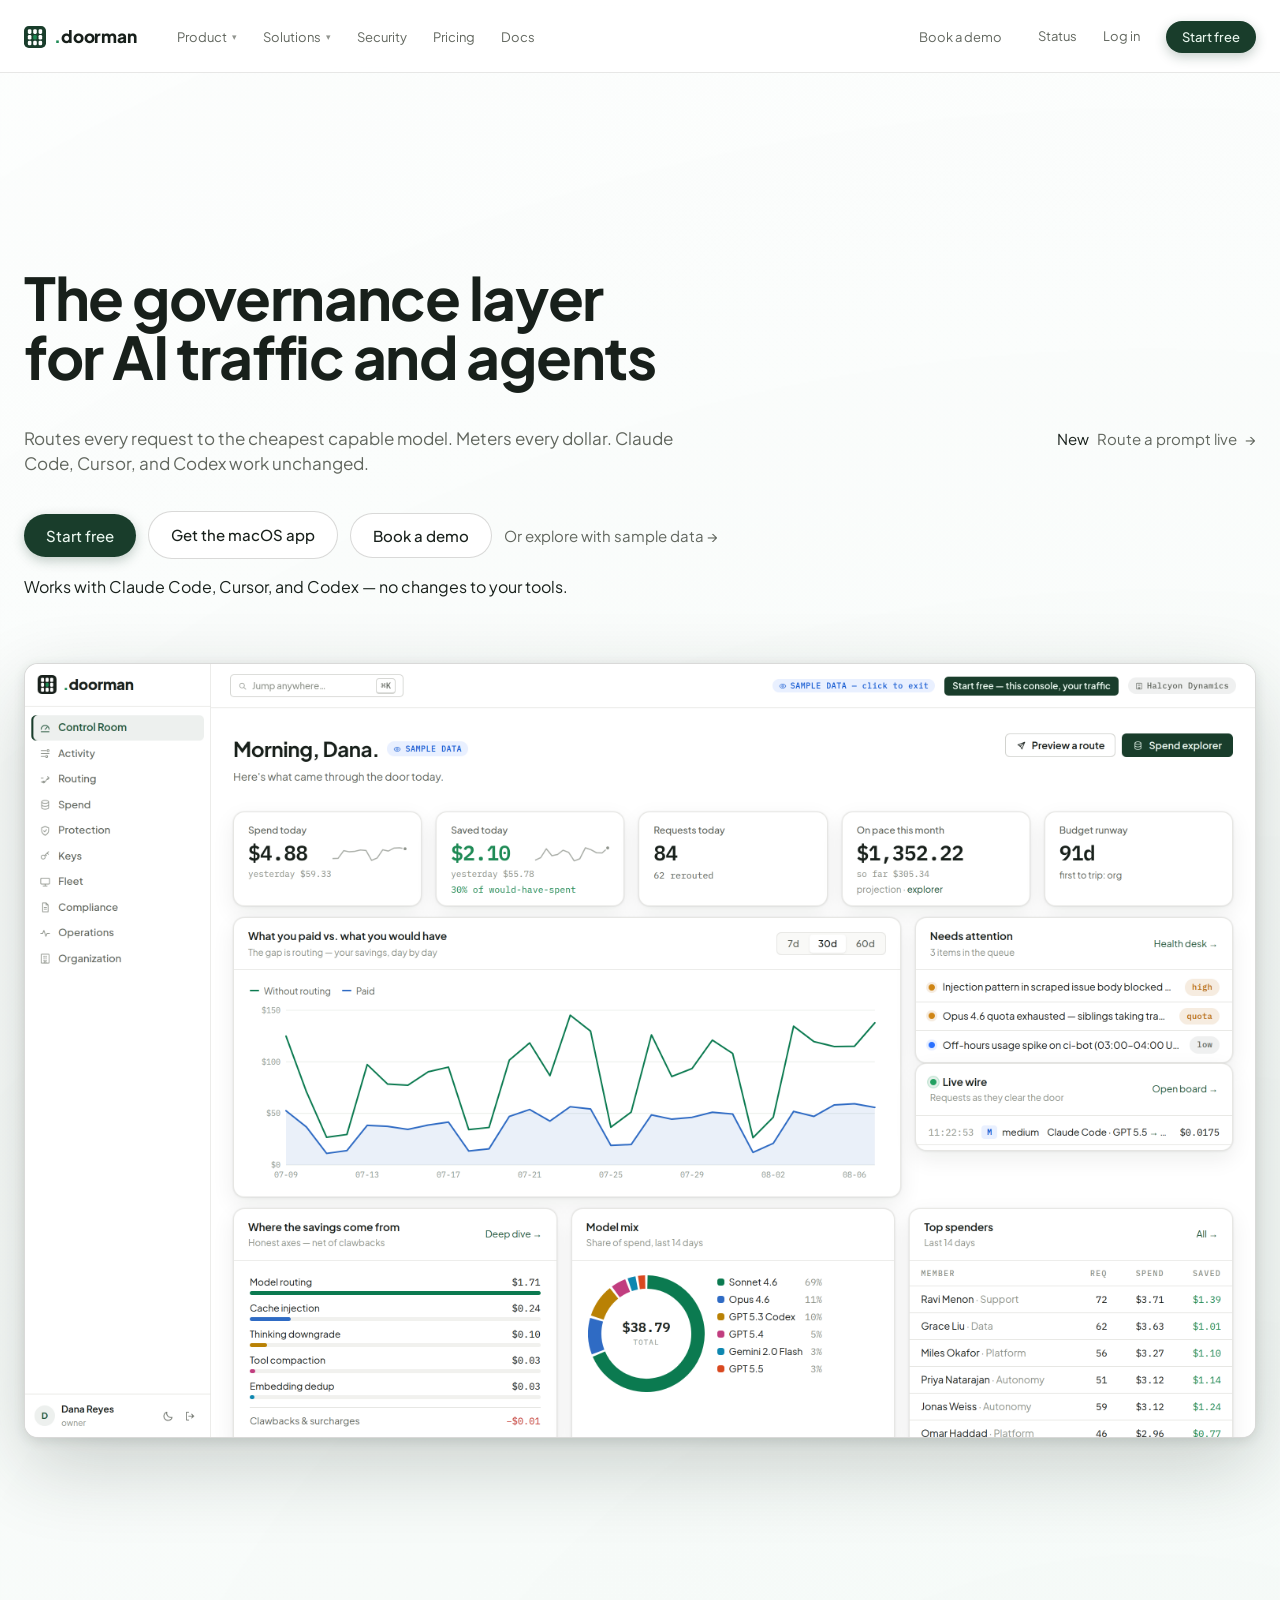
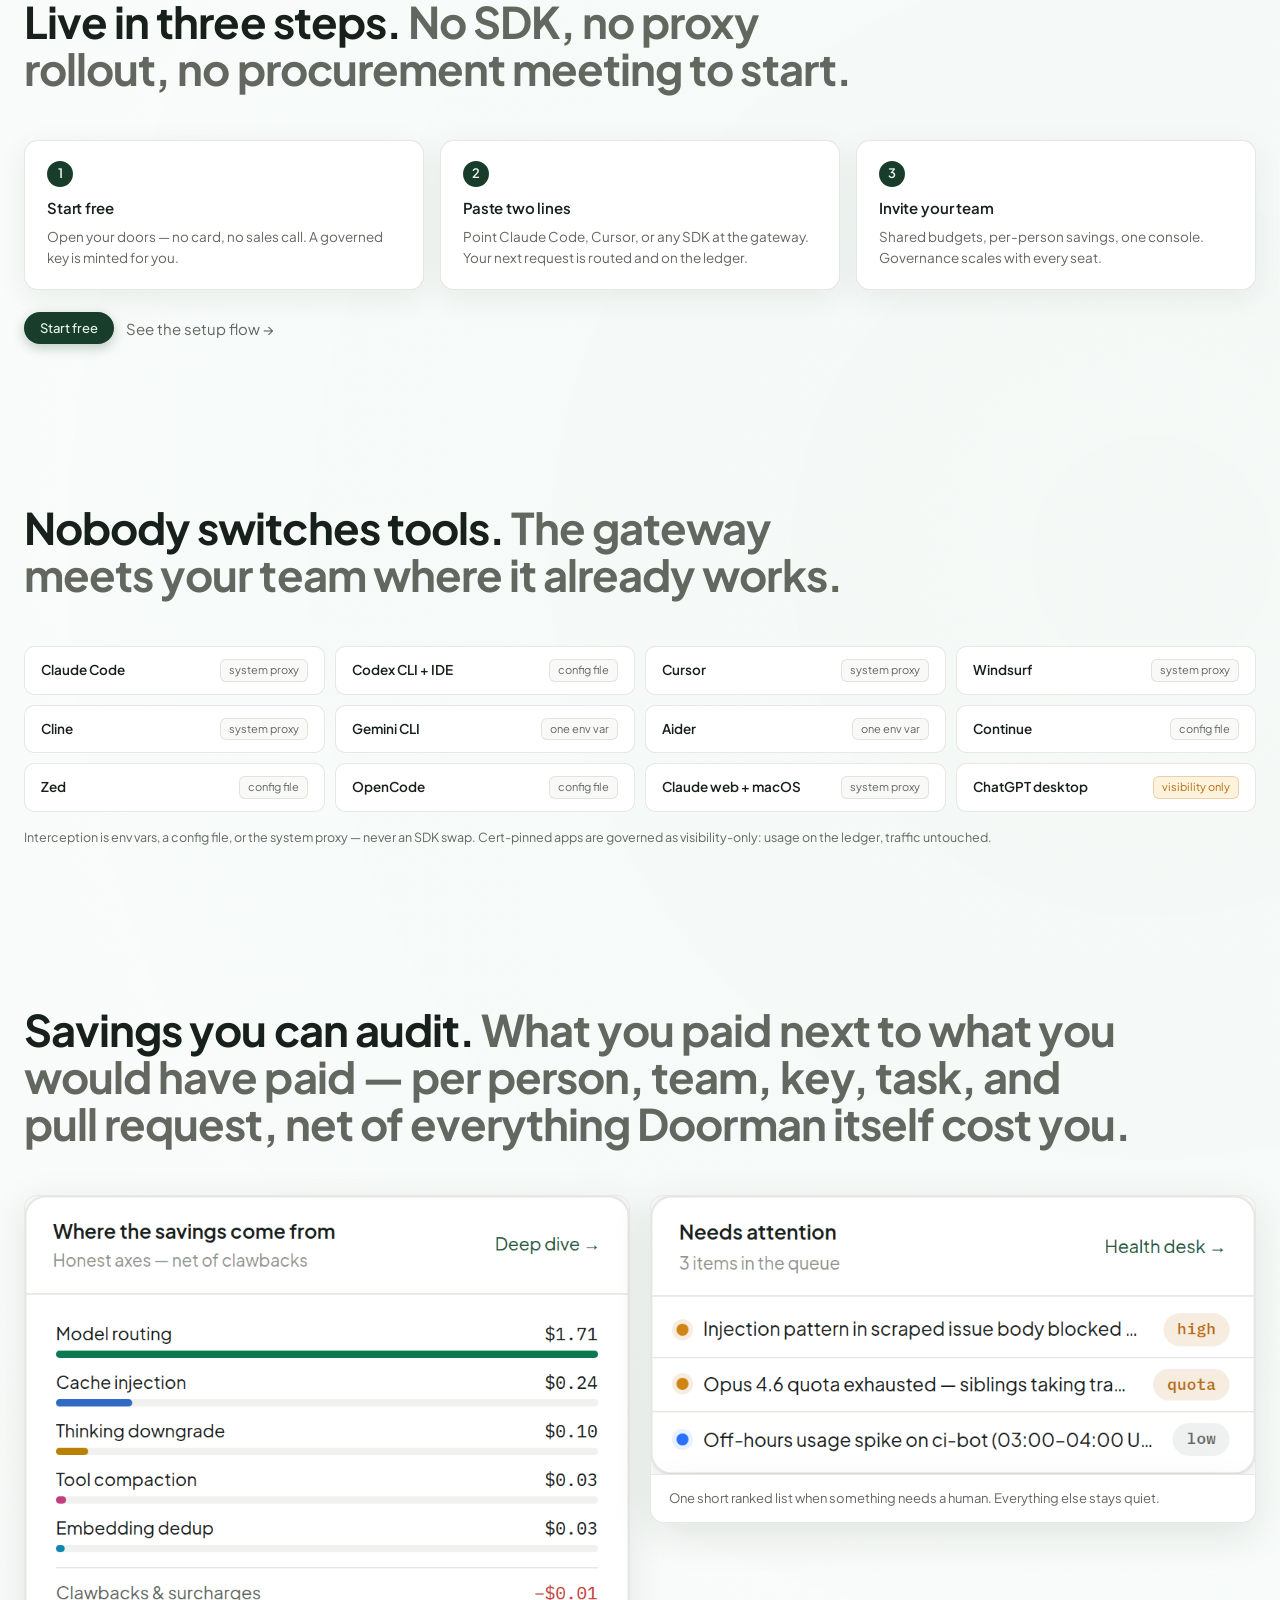
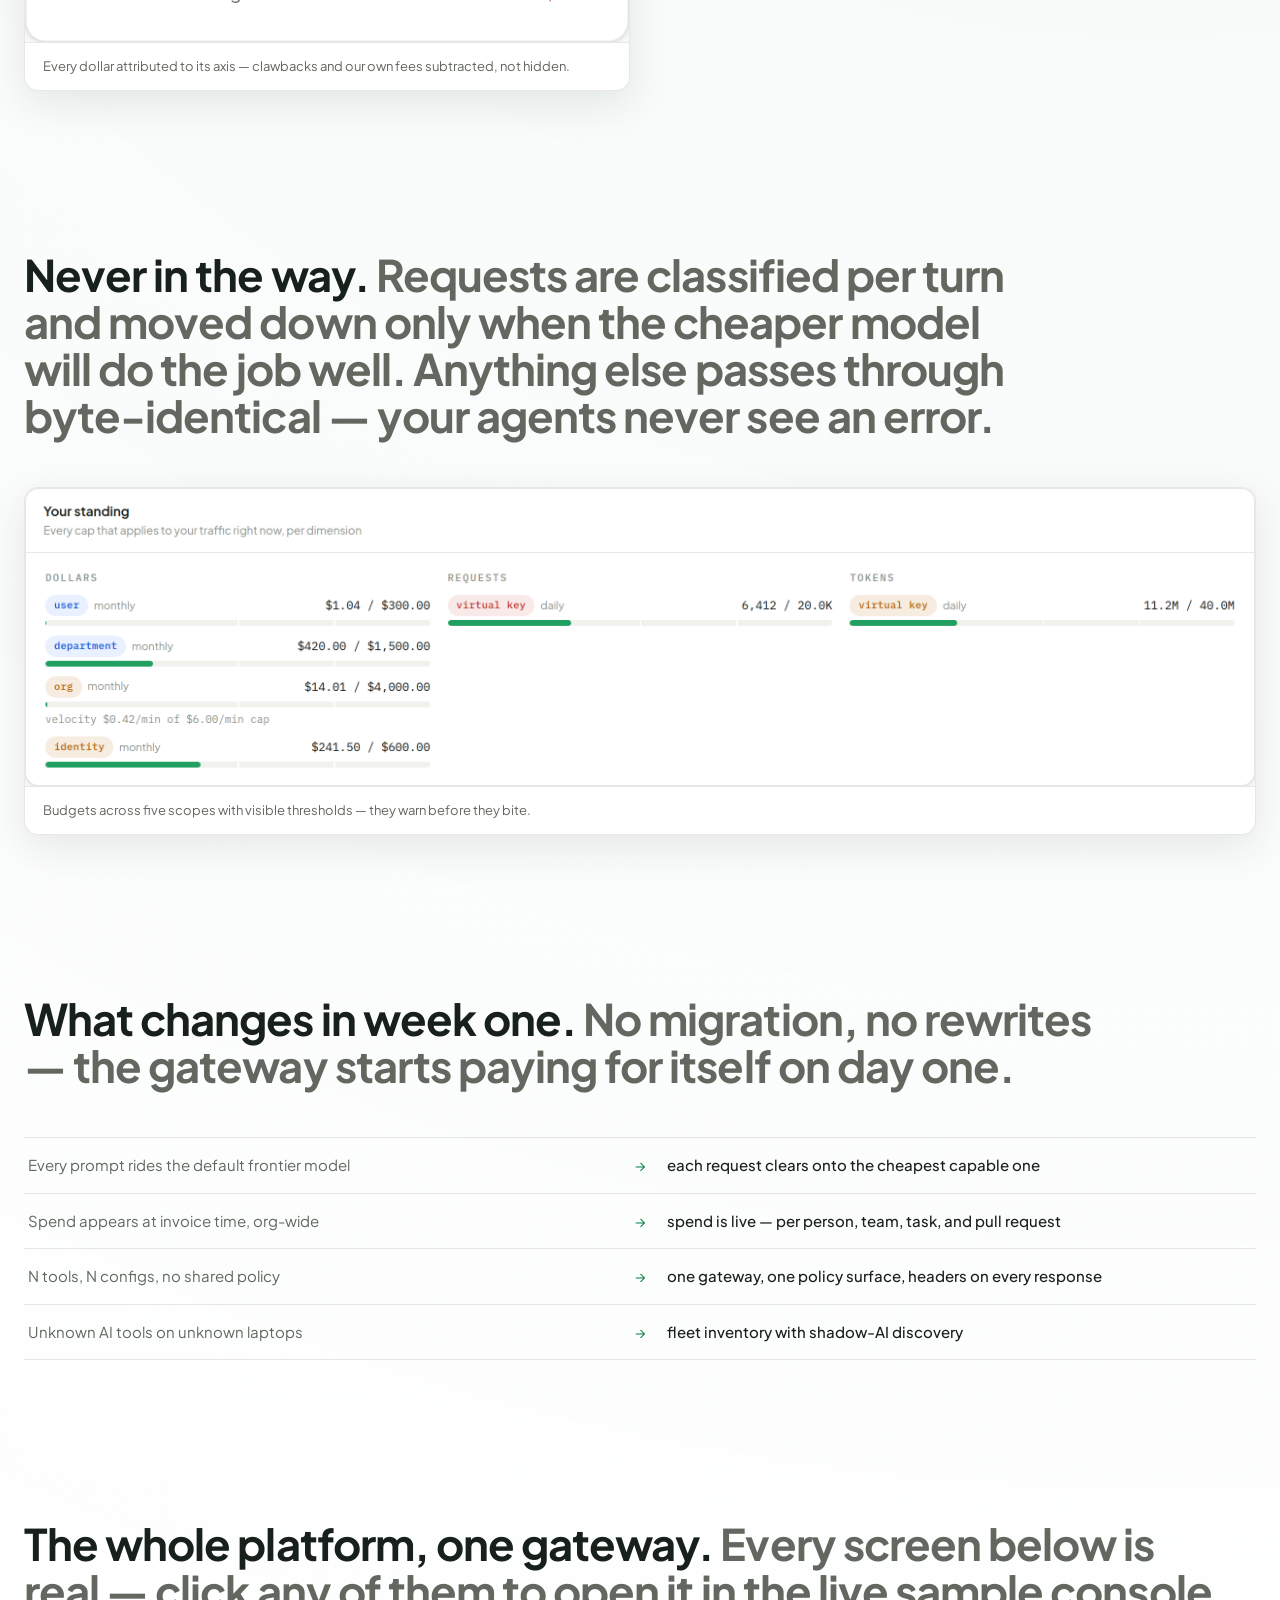
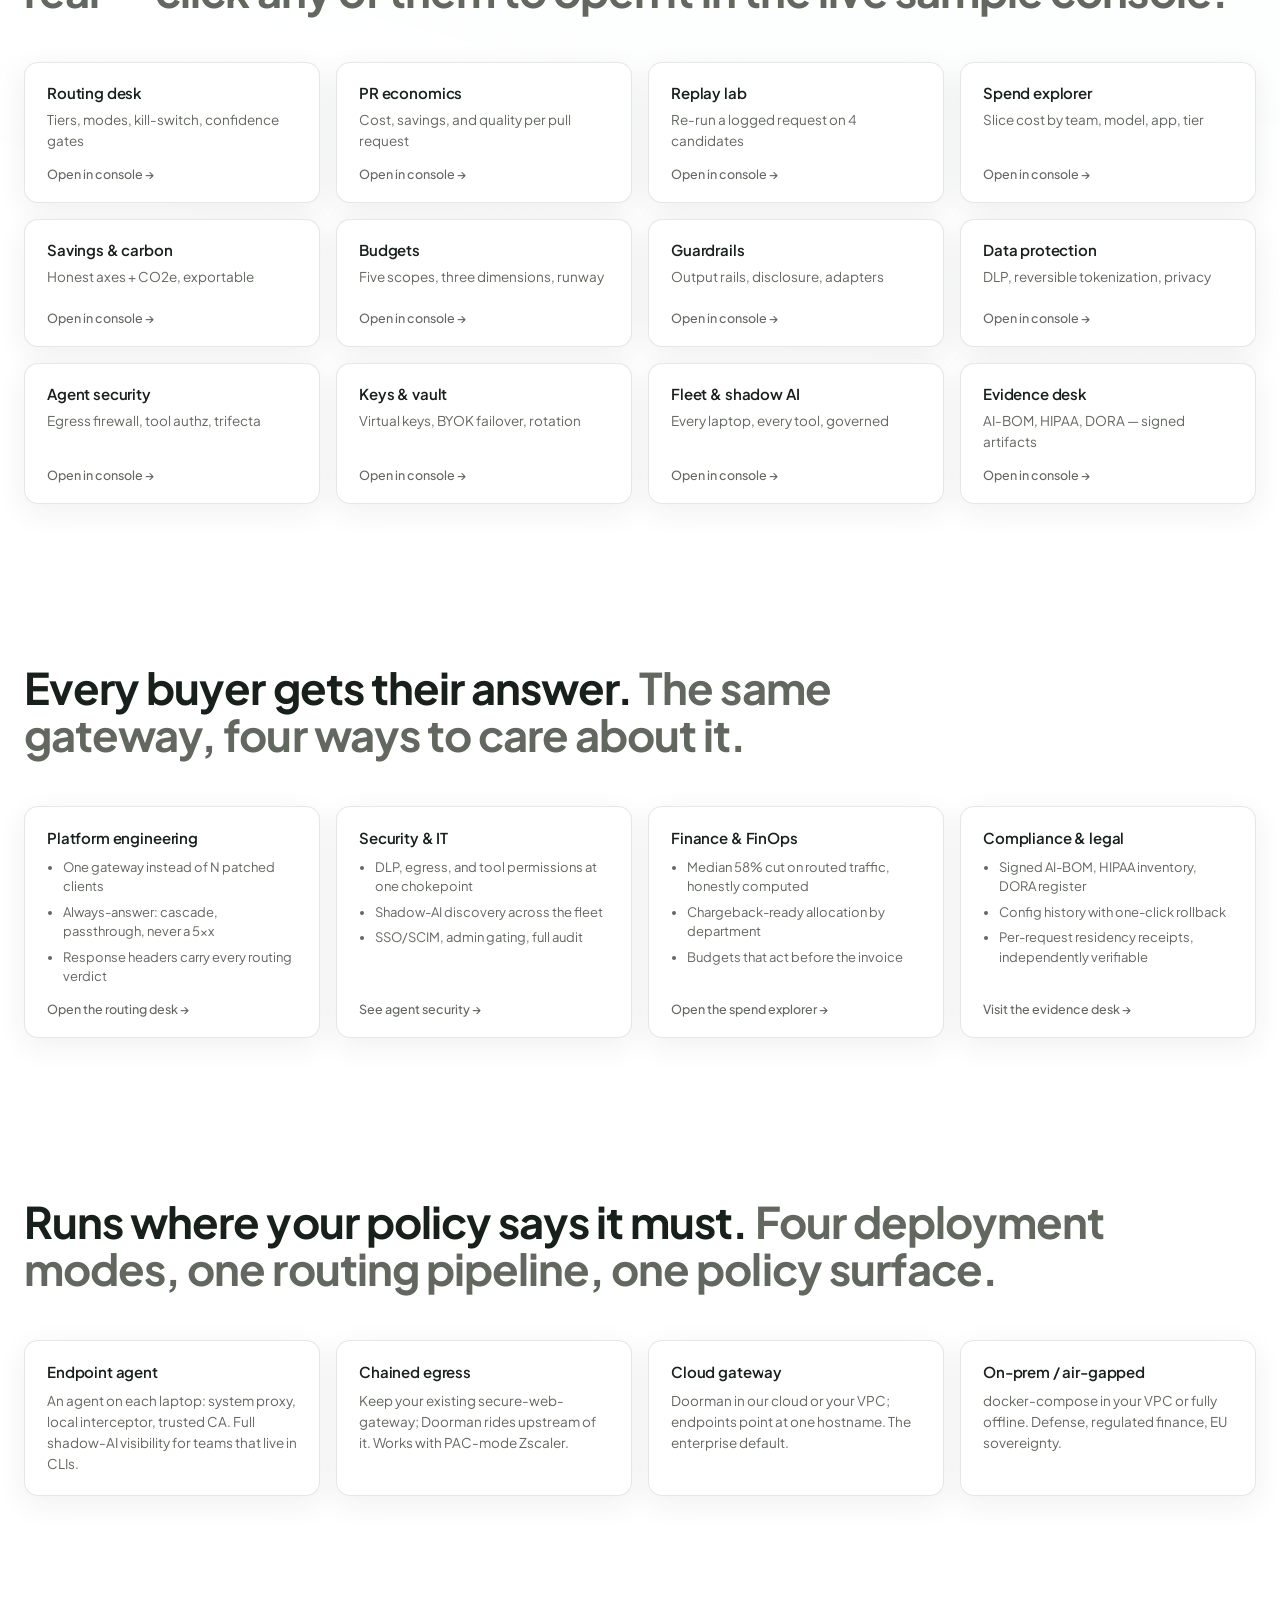
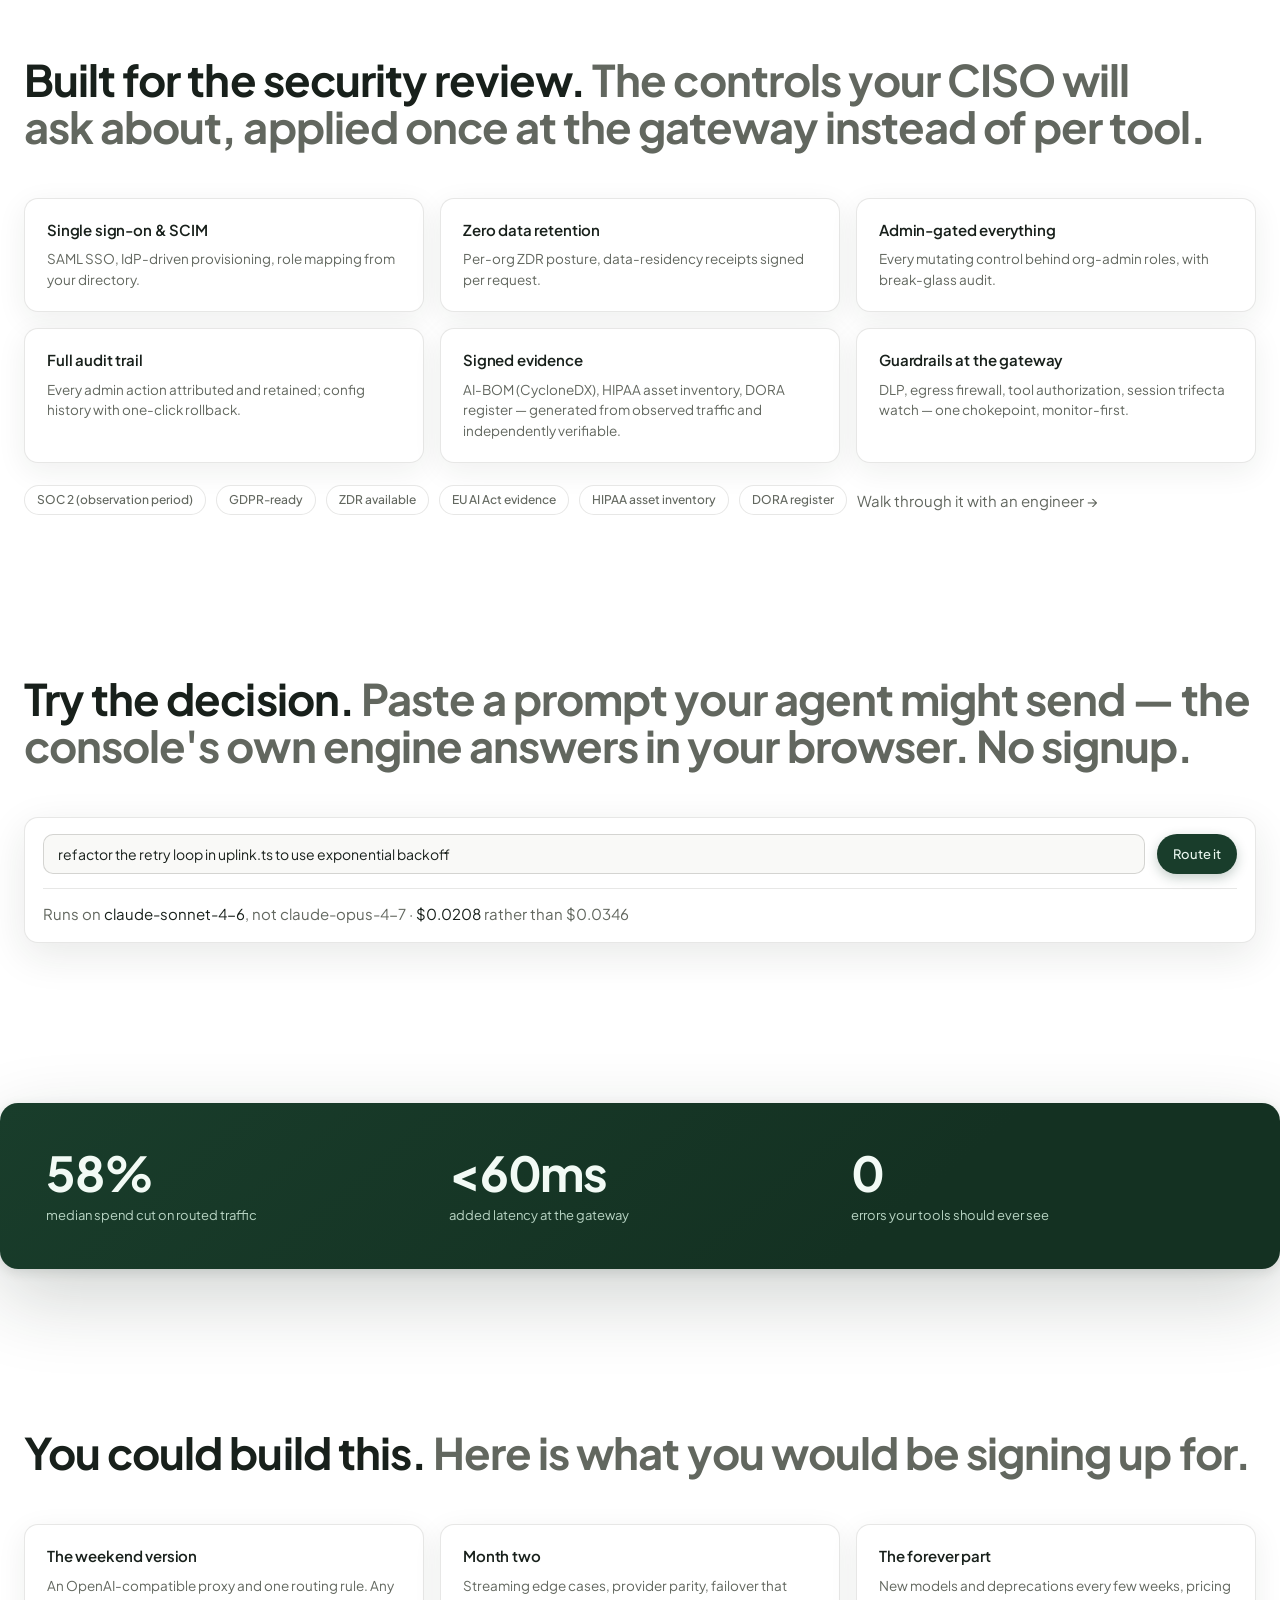
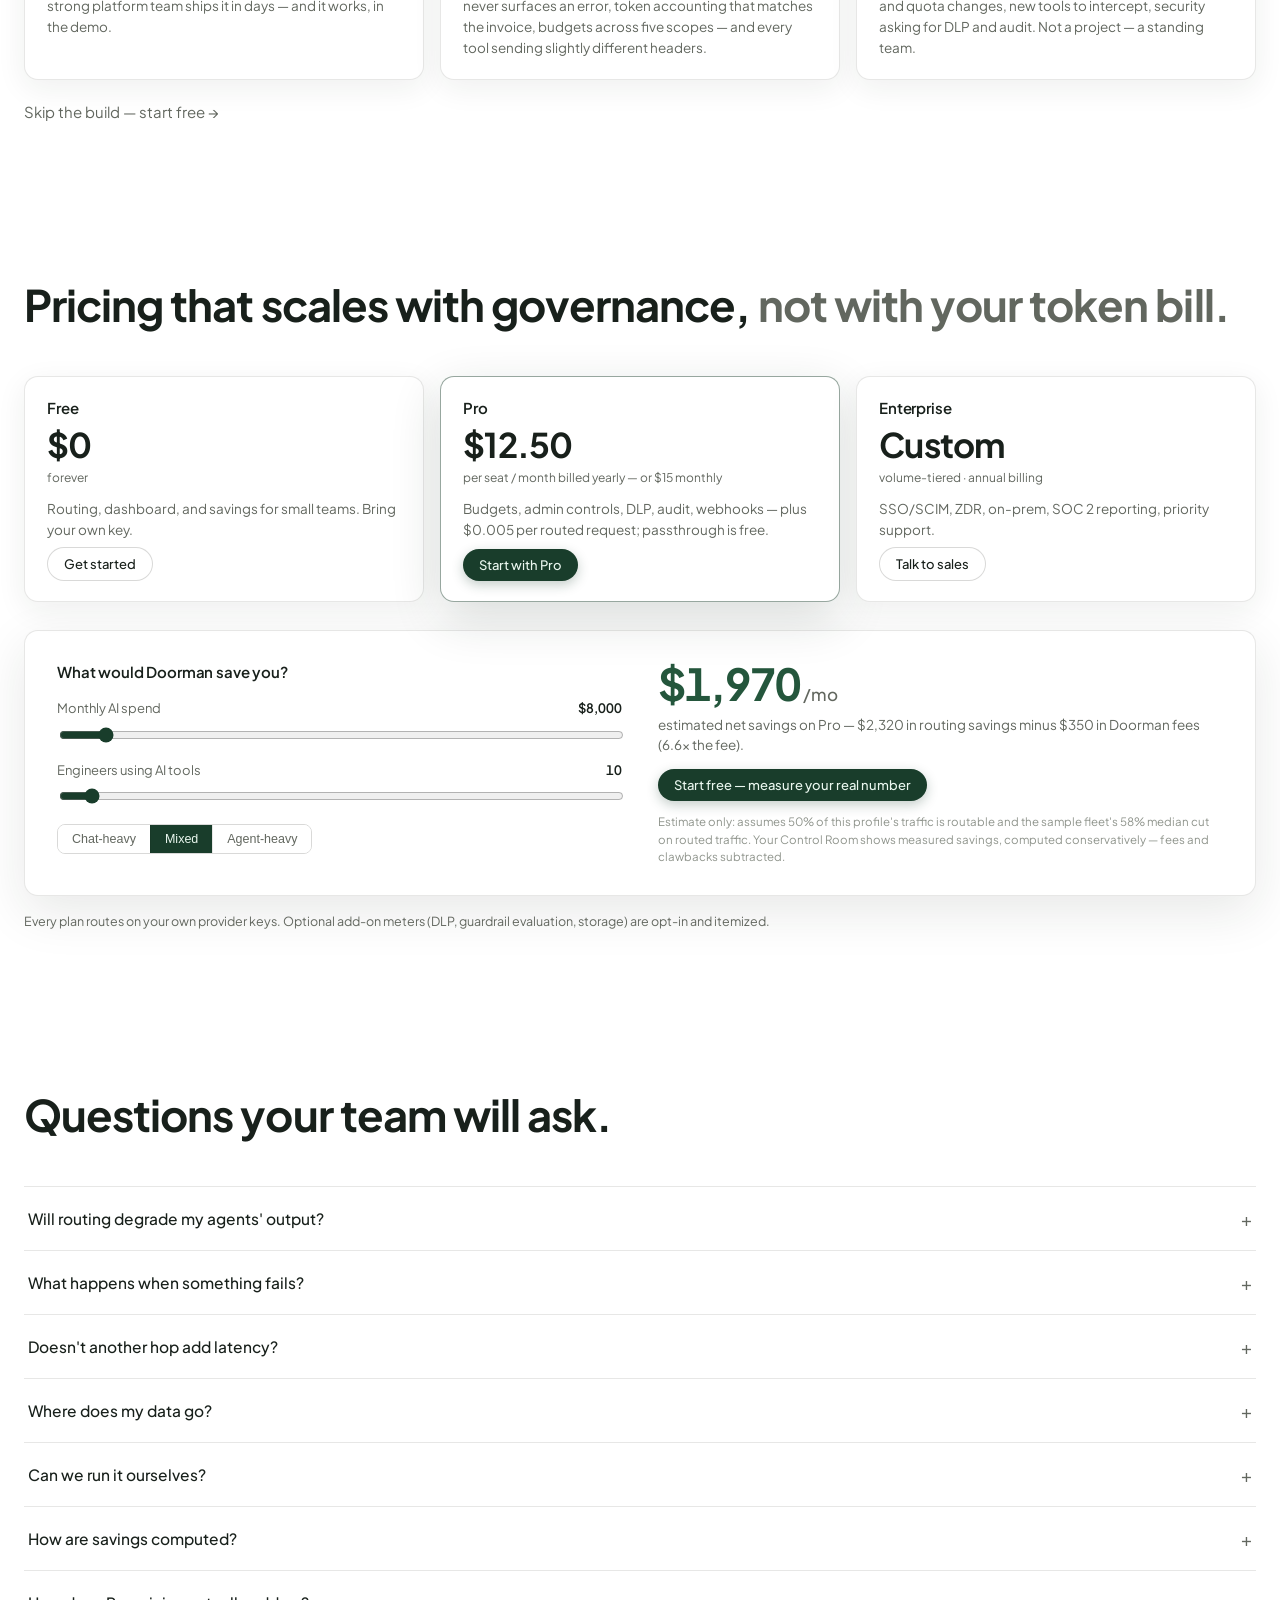
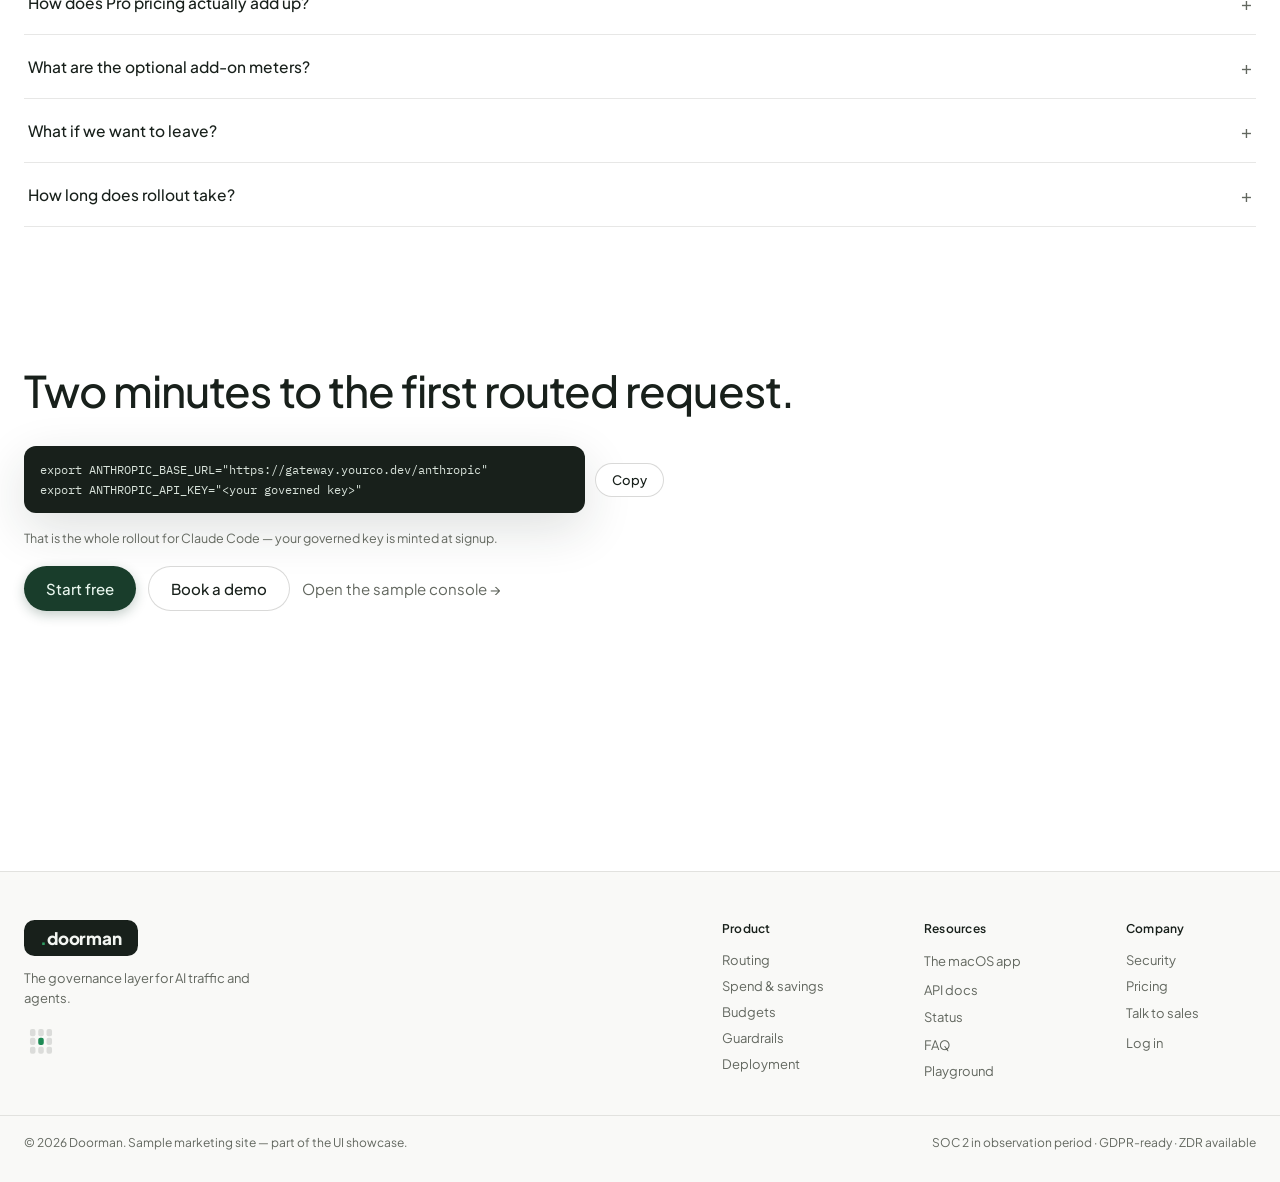
==== index.html @ 049b97c1 "type: Plus Jakarta Sans (ea70011d8)" ====
<!doctype html>
<html lang="en">
  <head>
    <meta charset="UTF-8" />
    <meta name="viewport" content="width=device-width, initial-scale=1.0" />
    <title>Doorman — AI traffic, governed</title>
    <meta name="description" content="Doorman is the control room for enterprise AI traffic: routing, spend, budgets, guardrails, keys, and fleet governance in one console." />
    <!-- Favicon = Nine Doors, door-proportioned (final pick 2026-08-07; matches src/brand.tsx Glyph) -->
    <link rel="icon" href="data:image/svg+xml,%3Csvg xmlns='http://www.w3.org/2000/svg' viewBox='0 0 32 32'%3E%3Crect width='32' height='32' rx='7' fill='%2318201b'/%3E%3Crect x='5.6' y='4.7' width='5.2' height='6.8' rx='1.9' fill='%23f8f8f4'/%3E%3Crect x='13.4' y='4.7' width='5.2' height='6.8' rx='1.9' fill='%23f8f8f4'/%3E%3Crect x='21.2' y='4.7' width='5.2' height='6.8' rx='1.9' fill='%23f8f8f4'/%3E%3Crect x='5.6' y='13' width='5.2' height='6.8' rx='1.9' fill='%23f8f8f4'/%3E%3Crect x='13.4' y='13' width='5.2' height='6.8' rx='1.9' fill='%231e8a55'/%3E%3Crect x='21.2' y='13' width='5.2' height='6.8' rx='1.9' fill='%23f8f8f4'/%3E%3Crect x='5.6' y='21.3' width='5.2' height='6.8' rx='1.9' fill='%23f8f8f4'/%3E%3Crect x='13.4' y='21.3' width='5.2' height='6.8' rx='1.9' fill='%23f8f8f4'/%3E%3Crect x='21.2' y='21.3' width='5.2' height='6.8' rx='1.9' fill='%23f8f8f4'/%3E%3C/svg%3E" />
    <!-- Share cards: the demo exists to be passed around — give the link a face -->
    <meta property="og:type" content="website" />
    <meta property="og:title" content="Doorman — AI traffic, governed" />
    <meta property="og:description" content="Routes every request to the cheapest capable model, meters every dollar, and governs agents — Claude Code, Cursor, and Codex work unchanged. Explore the live sample console." />
    <meta property="og:url" content="https://tiago520.github.io/doorman-showcase/" />
    <meta property="og:image" content="https://tiago520.github.io/doorman-showcase/shots/control-room-day.png" />
    <meta property="og:image:alt" content="The Doorman Control Room: spend, savings, routing, and attention queue on one screen" />
    <meta name="twitter:card" content="summary_large_image" />
    <meta name="twitter:title" content="Doorman — AI traffic, governed" />
    <meta name="twitter:description" content="The governance layer for AI traffic and agents. Two lines to route your first request." />
    <meta name="twitter:image" content="https://tiago520.github.io/doorman-showcase/shots/control-room-day.png" />
    <link rel="preconnect" href="https://fonts.googleapis.com" />
    <link rel="preconnect" href="https://fonts.gstatic.com" crossorigin />
    <!-- Plus Jakarta Sans: the measured OpenRouter UI face (user reference);
         IBM Plex Mono stays the code face. -->
    <link
      href="https://fonts.googleapis.com/css2?family=Plus+Jakarta+Sans:wght@400;500;600;700;800&family=IBM+Plex+Mono:ital,wght@0,400;0,450;0,500;0,600;1,400&display=swap"
      rel="stylesheet"
    />
    <script type="module" crossorigin src="./assets/index-CCwX3yRZ.js"></script>
    <link rel="stylesheet" crossorigin href="./assets/index-CEr7aOwy.css">
  </head>
  <body>
    <div id="root"></div>
  </body>
</html>
---- assets/index-CEr7aOwy.css ----
:root{--bg:#fff;--surface:#fff;--surface-2:#f9f9f7;--surface-3:#f1f1ee;--ink:#18201b;--ink-2:#62675f;--ink-3:#8f948c;--line:#e6e6e3;--line-2:#d2d3cf;--shadow:0 0 0 1px #14181408, 0 1px 3px #1418140f, 0 10px 28px #14181412;--shadow-lg:0 4px 12px #14181417, 0 16px 48px #14181424;--brand:#193d2b;--brand-ink:#24563c;--brand-hover:#24563c;--brand-soft:#193d2b14;--brand-ring:#193d2b59;--on-brand:#eaf7ef;--ok:#1e8a55;--ok-mark:#22a061;--ok-soft:#1e8a551f;--warn:#b66a10;--warn-mark:#cf8514;--warn-soft:#b66a1021;--danger:#c43c35;--danger-mark:#d2493f;--danger-soft:#c43c351c;--info:#175cd3;--info-mark:#2970ff;--info-soft:#2970ff1a;--neutral-soft:#4f5a5417;--s1:#0b7a50;--s2:#2f6bc4;--s3:#b98104;--s4:#c13d7f;--s5:#0e87b0;--s6:#d9481f;--s7:#7053d6;--s8:#6b7f1f;--seq-1:#5eb98e;--seq-2:#3aa578;--seq-3:#1c9063;--seq-4:#0b7a50;--seq-5:#086044;--seq-6:#064a35;--seq-7:#053827;--grid:#ecefeb;--axis:#d3d9d2;--tick:#909a93;--font-display:"Plus Jakarta Sans", -apple-system, BlinkMacSystemFont, system-ui, sans-serif;--font-body:"Plus Jakarta Sans", -apple-system, BlinkMacSystemFont, "Segoe UI", sans-serif;--font-mono:"IBM Plex Mono", ui-monospace, "SF Mono", Menlo, monospace;--r-sm:6px;--r-md:10px;--r-lg:14px;--sidebar-w:236px;--topbar-h:56px;--ease:cubic-bezier(.2, .7, .3, 1);--lightningcss-light:initial;--lightningcss-dark: ;color-scheme:light}[data-theme=night]{--bg:#0d1210;--surface:#161d19;--surface-2:#1a221d;--surface-3:#232d27;--ink:#e7ede9;--ink-2:#a6b3ab;--ink-3:#6e7d74;--line:#242d27;--line-2:#333f38;--shadow:0 0 0 1px #00000040, 0 1px 2px #0006, 0 4px 16px #00000059;--shadow-lg:0 4px 12px #00000080, 0 16px 48px #0000008c;--brand:#28a874;--brand-ink:#5ecb9d;--brand-hover:#31b57f;--brand-soft:#28a87424;--brand-ring:#28a87473;--on-brand:#05231a;--ok:#4cc48b;--ok-mark:#2fae72;--ok-soft:#2fae7229;--warn:#e0a63a;--warn-mark:#cf8d13;--warn-soft:#cf8d1326;--danger:#f07b6e;--danger-mark:#e05a4b;--danger-soft:#e05a4b26;--info:#7ba2f5;--info-mark:#5b86ef;--info-soft:#5b86ef26;--neutral-soft:#a6b3ab1f;--s1:#28a874;--s2:#5b8ce8;--s3:#b3830d;--s4:#d75f9e;--s5:#2b95c9;--s6:#e8663c;--s7:#8f7ae8;--s8:#8a9b35;--seq-1:#1e5f45;--seq-2:#277756;--seq-3:#319068;--seq-4:#3da87a;--seq-5:#55bd90;--seq-6:#7fd0aa;--seq-7:#abe2c7;--grid:#202a24;--axis:#333f38;--tick:#6e7d74;--lightningcss-light: ;--lightningcss-dark:initial;color-scheme:dark}*{box-sizing:border-box}html,body{height:100%;margin:0;padding:0}body{background:var(--bg);color:var(--ink);font-family:var(--font-body);-webkit-font-smoothing:antialiased;text-rendering:optimizelegibility;font-size:13.5px;line-height:1.5}#root{min-height:100vh}::selection{background:#1e8a552e}a{color:var(--brand-ink);text-decoration:none}a:hover{text-underline-offset:2px;text-decoration:underline}:focus-visible{outline:2px solid var(--brand-ring);outline-offset:2px;border-radius:4px}::-webkit-scrollbar{width:10px;height:10px}::-webkit-scrollbar-thumb{background:var(--line-2);border:2px solid var(--bg);border-radius:6px}::-webkit-scrollbar-track{background:0 0}@media (prefers-reduced-motion:reduce){*,:before,:after{transition-duration:.01ms!important;animation-duration:.01ms!important}}.h-display{font-family:var(--font-display);letter-spacing:-.02em;font-weight:700;line-height:1.12}h1,.h1{font-family:var(--font-display);letter-spacing:-.02em;margin:0;font-size:26px;font-weight:700}h2,.h2{font-family:var(--font-display);letter-spacing:-.01em;margin:0;font-size:16px;font-weight:600}h3,.h3{font-family:var(--font-body);margin:0;font-size:13.5px;font-weight:600}.overline{font-family:var(--font-mono);text-transform:uppercase;letter-spacing:.14em;color:var(--ink-3);font-size:10.5px;font-weight:500}.muted{color:var(--ink-2)}.faint{color:var(--ink-3)}.small{font-size:12px}.tiny{font-size:11px}.mono{font-family:var(--font-mono)}.num{font-family:var(--font-mono);font-variant-numeric:tabular-nums}.right{text-align:right}.center{text-align:center}.nowrap{white-space:nowrap}.ellipsis{text-overflow:ellipsis;white-space:nowrap;overflow:hidden}.pos{color:var(--ok)}.neg{color:var(--danger)}.brand-ink{color:var(--brand-ink)}.row{align-items:center;display:flex}.col{flex-direction:column;display:flex}.wrap{flex-wrap:wrap}.flex1{flex:auto;min-width:0}.gap2{gap:2px}.gap4{gap:4px}.gap6{gap:6px}.gap8{gap:8px}.gap10{gap:10px}.gap12{gap:12px}.gap16{gap:16px}.gap20{gap:20px}.gap24{gap:24px}.between{justify-content:space-between}.end{justify-content:flex-end}.top{align-items:flex-start}.baseline{align-items:baseline}.grid{gap:18px;display:grid}.grid.cols-2{grid-template-columns:repeat(2,minmax(0,1fr))}.grid.cols-3{grid-template-columns:repeat(3,minmax(0,1fr))}.grid.cols-4{grid-template-columns:repeat(4,minmax(0,1fr))}.grid.cols-5{grid-template-columns:repeat(5,minmax(0,1fr))}.grid.cols-6{grid-template-columns:repeat(6,minmax(0,1fr))}@media (width<=1280px){.grid.cols-4,.grid.cols-5,.grid.cols-6{grid-template-columns:repeat(3,minmax(0,1fr))}}@media (width<=980px){.grid.cols-3,.grid.cols-4,.grid.cols-5,.grid.cols-6{grid-template-columns:repeat(2,minmax(0,1fr))}}@media (width<=680px){.grid.cols-2,.grid.cols-3,.grid.cols-4,.grid.cols-5,.grid.cols-6{grid-template-columns:1fr}}.shell{min-height:100vh;display:flex}.sidebar{width:var(--sidebar-w);flex:0 0 var(--sidebar-w);background:var(--bg);border-right:1px solid var(--line);z-index:30;flex-direction:column;height:100vh;display:flex;position:sticky;top:0}.sidebar-head{border-bottom:1px solid var(--line);padding:14px 16px 10px}.sidebar-nav{flex:1;padding:10px 8px 16px;overflow-y:auto}.sidebar-foot{border-top:1px solid var(--line);padding:10px 12px}.nav-group{margin-bottom:4px}.nav-group-label{font-family:var(--font-mono);text-transform:uppercase;letter-spacing:.16em;color:var(--ink-3);-webkit-user-select:none;user-select:none;padding:10px 10px 4px;font-size:10px;font-weight:500}.nav-item{border-radius:var(--r-sm);color:var(--ink-2);cursor:pointer;text-align:left;width:100%;transition:background .12s var(--ease), color .12s var(--ease);background:0 0;border:none;align-items:center;gap:9px;margin:1px 0;padding:6px 10px;font-size:13px;font-weight:450;text-decoration:none;display:flex}.nav-item:hover{background:var(--surface-3);color:var(--ink);text-decoration:none}.nav-item.active{background:var(--brand-soft);color:var(--brand-ink);box-shadow:inset 2.5px 0 0 var(--brand);font-weight:550}.nav-item.active .nav-ico{color:var(--brand-ink)}.nav-ico{width:15px;height:15px;color:var(--ink-3);flex:0 0 15px;display:inline-flex}.nav-badge{font-family:var(--font-mono);background:var(--surface-3);color:var(--ink-3);border-radius:99px;margin-left:auto;padding:1px 6px;font-size:10px}.topbar{height:var(--topbar-h);border-bottom:1px solid var(--line);background:color-mix(in srgb, var(--bg) 88%, transparent);-webkit-backdrop-filter:blur(8px);backdrop-filter:blur(8px);z-index:20;align-items:center;gap:12px;padding:0 24px;display:flex;position:sticky;top:0}.subnav{border-bottom:1px solid var(--line);background:var(--surface);scrollbar-width:none;align-items:center;gap:2px;padding:0 24px;display:flex;overflow-x:auto}.subnav::-webkit-scrollbar{display:none}.subnav a{color:var(--ink-2);white-space:nowrap;border-bottom:2px solid #0000;margin-bottom:-1px;padding:9px 12px;font-size:12.5px;font-weight:500;text-decoration:none;transition:color .12s}.subnav a:hover{color:var(--ink);text-decoration:none}.subnav a.on{color:var(--brand-ink);border-bottom-color:var(--brand);font-weight:600}.main{flex-direction:column;flex:1;min-width:0;display:flex}.page{width:100%;max-width:1480px;margin:0 auto;padding:32px 28px 44px}.page-header{margin-bottom:20px}.page-title-row{flex-wrap:wrap;justify-content:space-between;align-items:flex-start;gap:16px;display:flex}.page-desc{color:var(--ink-2);max-width:760px;margin-top:6px;font-size:13.5px;line-height:1.55}.card{background:var(--surface);border:1px solid var(--line);border-radius:var(--r-lg);box-shadow:var(--shadow)}.card-pad{padding:18px 20px}.card-head{border-bottom:1px solid var(--line);justify-content:space-between;align-items:center;gap:12px;padding:13px 18px;display:flex}.card-head .select{width:auto;min-width:132px}.card-head .input{width:auto}.card-title{font-family:var(--font-display);letter-spacing:0;font-size:13.5px;font-weight:600}.card-sub{color:var(--ink-3);margin-top:1px;font-size:11.5px}.well{background:var(--surface-2);border:1px solid var(--line);border-radius:var(--r-md);padding:12px 14px}.stat{min-width:0;padding:14px 18px 12px}.stat-label{color:var(--ink-2);align-items:center;gap:6px;font-size:12px;font-weight:450;display:flex}.stat-value{font-family:var(--font-mono);letter-spacing:-.02em;color:var(--ink);margin-top:4px;font-size:26px;font-weight:600;line-height:1.2}.stat-value .unit{color:var(--ink-3);font-size:15px;font-weight:450}.stat-delta{align-items:center;gap:6px;margin-top:3px;font-size:11.5px;display:flex}.hero-num{font-family:var(--font-mono);letter-spacing:-.03em;font-size:48px;font-weight:600;line-height:1.05}.btn{font-family:var(--font-body);border-radius:var(--r-sm);cursor:pointer;white-space:nowrap;transition:background .12s var(--ease), border-color .12s var(--ease), color .12s var(--ease), transform 60ms;-webkit-user-select:none;user-select:none;border:1px solid #0000;justify-content:center;align-items:center;gap:7px;padding:6px 13px;font-size:12.5px;font-weight:550;text-decoration:none;display:inline-flex}.btn:active{transform:translateY(.5px)}.btn:disabled{opacity:.5;cursor:not-allowed}.btn-primary{background:var(--brand);color:var(--on-brand)}.btn-primary:hover{background:var(--brand-hover)}.btn-secondary{background:var(--surface);color:var(--ink);border-color:var(--line-2)}.btn-secondary:hover{background:var(--surface-3)}.btn-ghost{color:var(--ink-2);background:0 0}.btn-ghost:hover{background:var(--surface-3);color:var(--ink)}.btn-danger{color:var(--danger);border-color:color-mix(in srgb, var(--danger-mark) 45%, transparent);background:0 0}.btn-danger:hover{background:var(--danger-soft)}.btn-sm{border-radius:5px;padding:3.5px 9px;font-size:11.5px}.btn-lg{border-radius:var(--r-md);padding:9px 20px;font-size:13.5px}.iconbtn{border-radius:var(--r-sm);width:28px;height:28px;color:var(--ink-2);cursor:pointer;background:0 0;border:none;justify-content:center;align-items:center;display:inline-flex}.iconbtn:hover{background:var(--surface-3);color:var(--ink)}.badge{font-family:var(--font-mono);letter-spacing:.02em;white-space:nowrap;border:1px solid #0000;border-radius:99px;align-items:center;gap:5px;padding:2px 8px;font-size:10.5px;font-weight:500;display:inline-flex}.badge.ok{background:var(--ok-soft);color:var(--ok)}.badge.warn{background:var(--warn-soft);color:var(--warn)}.badge.danger{background:var(--danger-soft);color:var(--danger)}.badge.info{background:var(--info-soft);color:var(--info)}.badge.neutral{background:var(--neutral-soft);color:var(--ink-2)}.badge.brand{background:var(--brand-soft);color:var(--brand-ink)}.badge.outline{border-color:var(--line-2);color:var(--ink-2);background:0 0}.lamp{border-radius:99px;flex:0 0 8px;width:8px;height:8px;position:relative}.lamp.ok{background:var(--ok-mark);box-shadow:0 0 0 3px var(--ok-soft)}.lamp.warn{background:var(--warn-mark);box-shadow:0 0 0 3px var(--warn-soft)}.lamp.danger{background:var(--danger-mark);box-shadow:0 0 0 3px var(--danger-soft)}.lamp.info{background:var(--info-mark);box-shadow:0 0 0 3px var(--info-soft)}.lamp.neutral{background:var(--ink-3);box-shadow:0 0 0 3px var(--neutral-soft)}.lamp.pulse:after{content:"";opacity:0;border:1.5px solid;border-radius:99px;animation:2.2s ease-out infinite lampPulse;position:absolute;inset:-3px}.lamp.ok.pulse:after{color:var(--ok-mark)}.lamp.danger.pulse:after{color:var(--danger-mark)}@keyframes lampPulse{0%{opacity:.7;transform:scale(.6)}70%{opacity:0;transform:scale(1.5)}to{opacity:0}}.tier-plate{font-family:var(--font-mono);letter-spacing:.02em;border:1px solid #0000;border-radius:4px;justify-content:center;align-items:center;width:20px;height:17px;font-size:10px;font-weight:600;display:inline-flex}.tier-plate.simple{background:var(--neutral-soft);color:var(--ink-2)}.tier-plate.medium{background:var(--info-soft);color:var(--info)}.tier-plate.complex{background:var(--warn-soft);color:var(--warn)}.tier-plate.max{background:var(--danger-soft);color:var(--danger)}.table-wrap{border-radius:0 0 var(--r-lg) var(--r-lg);overflow-x:auto}table.tbl{border-collapse:collapse;width:100%;font-size:12.5px}.tbl thead th{font-family:var(--font-mono);text-transform:uppercase;letter-spacing:.12em;color:var(--ink-3);text-align:left;border-bottom:1px solid var(--line);white-space:nowrap;background:var(--surface);z-index:1;padding:8px 14px;font-size:10px;font-weight:500;position:sticky;top:0}.tbl thead th.sortable{cursor:pointer;-webkit-user-select:none;user-select:none}.tbl thead th.sortable:hover{color:var(--ink)}.tbl tbody td{border-bottom:1px solid var(--line);vertical-align:middle;padding:7px 14px}.tbl tbody tr:last-child td{border-bottom:none}.tbl tbody tr{transition:background 90ms}.tbl tbody tr:hover{background:var(--surface-2)}.tbl tbody tr.clickable{cursor:pointer}.tbl .num{font-size:12px}.tbl-empty{text-align:center;color:var(--ink-3);padding:32px}.field{flex-direction:column;gap:5px;min-width:0;display:flex}.field-label{color:var(--ink);align-items:center;gap:6px;font-size:12px;font-weight:550;display:flex}.field-hint{color:var(--ink-3);font-size:11.5px}.input,.select,textarea.input{font-family:var(--font-body);color:var(--ink);background:var(--surface);border:1px solid var(--line-2);border-radius:var(--r-sm);width:100%;padding:7px 10px;font-size:13px;transition:border-color .12s,box-shadow .12s}.input.mono{font-family:var(--font-mono);font-size:12.5px}.input:focus,.select:focus,textarea.input:focus{border-color:var(--brand);box-shadow:0 0 0 3px var(--brand-soft);outline:none}.input::placeholder{color:var(--ink-3)}.select{appearance:none;background-image:linear-gradient(45deg, transparent 50%, var(--ink-3) 50%), linear-gradient(135deg, var(--ink-3) 50%, transparent 50%);background-position:calc(100% - 16px) 55%,calc(100% - 11px) 55%;background-repeat:no-repeat;background-size:5px 5px;padding-right:28px}.toggle{background:var(--line-2);cursor:pointer;width:34px;height:19px;transition:background .14s var(--ease);border:none;border-radius:99px;flex:0 0 34px;position:relative}.toggle:after{content:"";background:var(--surface);width:15px;height:15px;transition:transform .14s var(--ease);border-radius:99px;position:absolute;top:2px;left:2px;box-shadow:0 1px 2px #00000040}.toggle.on{background:var(--brand)}.toggle.on:after{transform:translate(15px)}.toggle:disabled{opacity:.5;cursor:not-allowed}.seg{background:var(--surface-2);border:1px solid var(--line);border-radius:var(--r-sm);gap:2px;padding:2px;display:inline-flex}.seg button{font-family:var(--font-body);color:var(--ink-2);cursor:pointer;background:0 0;border:none;border-radius:4px;padding:4px 11px;font-size:12px;font-weight:500;transition:background .12s,color .12s}.seg button.on{background:var(--surface);color:var(--ink);box-shadow:0 1px 2px #00000014}.seg button:hover:not(.on){color:var(--ink)}.modal-backdrop{-webkit-backdrop-filter:blur(2px);backdrop-filter:blur(2px);z-index:100;animation:fadeIn .14s var(--ease);background:#14120e73;justify-content:center;align-items:flex-start;padding:8vh 20px 20px;display:flex;position:fixed;inset:0}.modal{background:var(--surface);border:1px solid var(--line);border-radius:var(--r-lg);box-shadow:var(--shadow-lg);width:100%;max-width:560px;max-height:82vh;animation:riseIn .16s var(--ease);flex-direction:column;display:flex;overflow:hidden}.modal.wide{max-width:860px}.modal-body{padding:18px;overflow-y:auto}.modal-foot{border-top:1px solid var(--line);justify-content:flex-end;gap:8px;padding:12px 18px;display:flex}.drawer-backdrop{z-index:100;animation:fadeIn .14s var(--ease);background:#14120e59;position:fixed;inset:0}.drawer{z-index:101;background:var(--surface);border-left:1px solid var(--line);width:min(560px,92vw);box-shadow:var(--shadow-lg);animation:slideIn .18s var(--ease);flex-direction:column;display:flex;position:fixed;top:0;bottom:0;right:0}.drawer-body{flex:1;padding:18px;overflow-y:auto}@keyframes fadeIn{0%{opacity:0}}@keyframes riseIn{0%{opacity:0;transform:translateY(10px)scale(.99)}}@keyframes slideIn{0%{opacity:.5;transform:translate(24px)}}.toast-stack{z-index:200;flex-direction:column;gap:8px;display:flex;position:fixed;bottom:18px;right:18px}.toast{background:var(--ink);color:var(--bg);border-radius:var(--r-md);box-shadow:var(--shadow-lg);max-width:380px;animation:riseIn .16s var(--ease);align-items:center;gap:10px;padding:10px 14px;font-size:12.5px;font-weight:500;display:flex}.toast.err{background:var(--danger-mark);color:#fff}.banner{border-radius:var(--r-md);border:1px solid;align-items:center;gap:10px;padding:8px 14px;font-size:12.5px;display:flex}.banner.warn{background:var(--warn-soft);border-color:color-mix(in srgb, var(--warn-mark) 35%, transparent);color:var(--warn)}.banner.info{background:var(--info-soft);border-color:color-mix(in srgb, var(--info-mark) 30%, transparent);color:var(--info)}.banner.danger{background:var(--danger-soft);border-color:color-mix(in srgb, var(--danger-mark) 32%, transparent);color:var(--danger)}.skl{background:linear-gradient(100deg, var(--surface-2) 40%, var(--surface-3) 50%, var(--surface-2) 60%);border-radius:var(--r-sm);background-size:200% 100%;min-height:12px;animation:1.4s linear infinite shimmer}@keyframes shimmer{to{background-position:-200% 0}}.empty{text-align:center;color:var(--ink-2);flex-direction:column;justify-content:center;align-items:center;gap:8px;padding:44px 24px;display:flex}.empty svg{opacity:.5}.empty .empty-title{font-family:var(--font-display);color:var(--ink);font-size:14px;font-weight:600}.meter{background:var(--surface-3);border-radius:99px;height:6px;position:relative;overflow:hidden}.meter>i{background:var(--brand);height:100%;transition:width .4s var(--ease);border-radius:99px;display:block}.meter.ok>i{background:var(--ok-mark)}.meter.warn>i{background:var(--warn-mark)}.meter.danger>i{background:var(--danger-mark)}.meter .tick{background:var(--surface);opacity:.9;width:1.5px;position:absolute;top:0;bottom:0}.stat-prev{color:var(--ink-3);font-size:11px;font-family:var(--font-mono);margin-top:2px}.code{font-family:var(--font-mono);background:var(--surface-2);border:1px solid var(--line);border-radius:var(--r-md);white-space:pre;padding:12px 14px;font-size:12px;line-height:1.6;position:relative;overflow-x:auto}kbd{font-family:var(--font-mono);border:1px solid var(--line-2);background:var(--surface);color:var(--ink-2);border-bottom-width:2px;border-radius:4px;padding:1.5px 5px;font-size:10.5px}.tabs{border-bottom:1px solid var(--line);gap:2px;margin-bottom:16px;display:flex;overflow-x:auto}.tabs button{font-family:var(--font-body);color:var(--ink-2);cursor:pointer;white-space:nowrap;background:0 0;border:none;border-bottom:2px solid #0000;margin-bottom:-1px;padding:8px 13px;font-size:12.5px;font-weight:500;transition:color .12s}.tabs button:hover{color:var(--ink)}.tabs button.on{color:var(--brand-ink);border-bottom-color:var(--brand);font-weight:600}.kv{grid-template-columns:minmax(120px,max-content) 1fr;gap:6px 18px;font-size:12.5px;display:grid}.kv dt{color:var(--ink-3)}.kv dd{color:var(--ink);overflow-wrap:anywhere;min-width:0;margin:0}.palette-backdrop{z-index:150;background:#14120e66;justify-content:center;align-items:flex-start;padding-top:14vh;animation:.1s fadeIn;display:flex;position:fixed;inset:0}.palette{background:var(--surface);border:1px solid var(--line);border-radius:var(--r-lg);width:min(600px,92vw);box-shadow:var(--shadow-lg);animation:riseIn .13s var(--ease);overflow:hidden}.palette input{width:100%;font-family:var(--font-body);color:var(--ink);border:none;border-bottom:1px solid var(--line);background:0 0;outline:none;padding:14px 18px;font-size:14.5px}.palette-list{max-height:46vh;padding:6px;overflow-y:auto}.palette-item{border-radius:var(--r-sm);cursor:pointer;color:var(--ink-2);align-items:center;gap:10px;padding:8px 12px;font-size:13px;display:flex}.palette-item.hot{background:var(--brand-soft);color:var(--brand-ink)}.palette-item .crumb{font-family:var(--font-mono);color:var(--ink-3);margin-left:auto;font-size:10px}.viztip{z-index:300;pointer-events:none;background:var(--ink);color:var(--bg);box-shadow:var(--shadow-lg);border-radius:7px;max-width:300px;padding:7px 10px;font-size:11.5px;line-height:1.45;position:fixed}.viztip .tt-title{font-family:var(--font-mono);opacity:.7;margin-bottom:3px;font-size:10px}.viztip .tt-row{justify-content:space-between;align-items:center;gap:6px;display:flex}.viztip .tt-row .num{font-family:var(--font-mono)}.viztip .sw{border-radius:2px;flex:0 0 7px;width:7px;height:7px;display:inline-block}.legend{color:var(--ink-2);flex-wrap:wrap;gap:4px 14px;font-size:11.5px;display:flex}.legend .lg-item{cursor:default;align-items:center;gap:6px;display:inline-flex}.legend .sw{border-radius:3px;width:9px;height:9px;display:inline-block}.legend .lg-line{border-radius:2px;width:12px;height:2px;display:inline-block}.steps{align-items:center;gap:8px;display:flex}.step{color:var(--ink-3);align-items:center;gap:8px;font-size:12px;display:flex}.step .dot{width:20px;height:20px;font-family:var(--font-mono);border:1px solid var(--line-2);background:var(--surface);border-radius:99px;justify-content:center;align-items:center;font-size:10.5px;display:inline-flex}.step.done .dot{background:var(--ok-soft);color:var(--ok);border-color:#0000}.step.now{color:var(--ink);font-weight:550}.step.now .dot{background:var(--brand);color:var(--on-brand);border-color:#0000}.step-rail{background:var(--line-2);width:22px;height:1px}.nobackend{font-family:var(--font-mono);background:repeating-linear-gradient(-45deg, var(--warn-soft), var(--warn-soft) 6px, transparent 6px, transparent 10px);border:1px dashed var(--warn-mark);color:var(--warn);letter-spacing:.04em;border-radius:6px;align-items:center;gap:6px;padding:3px 9px;font-size:10.5px;font-weight:600;display:inline-flex}.samplechip{font-family:var(--font-mono);background:var(--info-soft);color:var(--info);letter-spacing:.05em;border-radius:99px;align-items:center;gap:5px;padding:2px 8px;font-size:10px;font-weight:500;display:inline-flex}.auth-wrap{grid-template-columns:minmax(420px,44%) 1fr;min-height:100vh;display:grid}@media (width<=900px){.auth-wrap{grid-template-columns:1fr}.auth-art{display:none}}.auth-panel{background:var(--surface);border-right:1px solid var(--line);flex-direction:column;padding:28px 48px;display:flex}.auth-art{background:var(--bg);position:relative;overflow:hidden}.auth-card{width:100%;max-width:360px;margin:auto}.feed-row{animation:feedIn .26s var(--ease)}@keyframes feedIn{0%{opacity:0;background:var(--brand-soft);transform:translateY(-6px)}}.diff-line{font-family:var(--font-mono);white-space:pre-wrap;overflow-wrap:anywhere;padding:1px 10px;font-size:11.5px}.diff-line.add{background:var(--ok-soft);color:var(--ok)}.diff-line.del{background:var(--danger-soft);color:var(--danger)}.diff-line.ctx{color:var(--ink-3)}.lpl{--l-bg:#fff;--l-surface:#f9f9f7;--l-raised:#fff;--l-ink:#18201b;--l-mut:#62675f;--l-soft:#8f948c;--l-line:#1418121a;--l-line-strong:#14181229;--l-forest:#193d2b;--l-forest-2:#24563c;--l-protected:#1e8a55;--l-shadow:0 28px 80px #1b2a2033, 0 3px 12px #1b2a201f;min-height:100vh;color:var(--l-ink);--ink:#193d2b;--bg:#fff;--brand:#7ee2b0;background:radial-gradient(circle at 90% 20%,#1e8a550d,#1e8a5500 36%),#fff;font-family:Plus Jakarta Sans,-apple-system,BlinkMacSystemFont,Segoe UI,sans-serif;font-size:16px;font-weight:400;line-height:1.5;overflow-x:hidden}.lpl-wrap{max-width:1280px;margin:0 auto;padding-left:24px;padding-right:24px}.lpl-white{color:var(--l-ink)}.lpl-nav{z-index:60;-webkit-backdrop-filter:blur(24px)saturate(140%);backdrop-filter:blur(24px)saturate(140%);border-bottom:1px solid var(--l-line);background:#ffffffd9;height:73px;position:fixed;top:0;left:0;right:0}.lpl-nav-in{justify-content:space-between;align-items:center;height:73px;display:flex}.lpl-nav-links{align-items:center;gap:26px;display:flex}.lpl-nav-links a,.lpl-ghostlink{color:var(--l-mut);cursor:pointer;background:0 0;border:none;padding:0;font-family:inherit;font-size:13px;text-decoration:none}.lpl-nav-links a:hover,.lpl-ghostlink:hover{color:var(--l-ink);text-decoration:none}.lpl-pill{background:var(--l-forest);color:#eaf7ef;cursor:pointer;transition:background .12s var(--ease);border:none;border-radius:9999px;padding:8px 16px;font-family:inherit;font-size:13px;font-weight:500;box-shadow:0 4px 12px #193d2b40}.lpl-pill:hover{background:var(--l-forest-2)}.lpl-pill:disabled{opacity:.6;cursor:default}.lpl-ghost{background:var(--l-raised);color:var(--l-ink);border:1px solid var(--l-line-strong);cursor:pointer;transition:border-color .12s var(--ease);border-radius:9999px;padding:8px 16px;font-family:inherit;font-size:13px;font-weight:500}.lpl-ghost:hover{border-color:#193d2b73}.lpl-pill-lg{padding:12px 22px;font-size:15px}.lpl-hero{padding-top:268px}.lpl-hero h1{letter-spacing:-.022em;color:var(--l-ink);margin:0 0 40px;font-size:clamp(44px,4.6vw,64px);font-weight:700;line-height:1}.lpl-hero-row{flex-wrap:wrap;justify-content:space-between;align-items:baseline;gap:24px;display:flex}.lpl-sub{color:var(--l-mut);max-width:56ch;margin:0;font-size:17px;line-height:1.5}.lpl-newlink{cursor:pointer;color:var(--l-mut);white-space:nowrap;background:0 0;border:none;padding:0;font-family:inherit;font-size:15px}.lpl-newlink:hover{color:var(--l-forest-2)}.lpl-window-wrap{margin-top:64px}.lpl-window{background:var(--l-raised);border:1px solid var(--l-line-strong);box-shadow:var(--l-shadow);border-radius:14px;overflow:hidden}.lpl-window img{width:100%;height:auto;display:block}.lpl-state{padding-top:160px}.lpl-state h2{letter-spacing:-.022em;color:var(--l-mut);text-wrap:balance;max-width:1250px;margin:0 0 48px;font-size:clamp(32px,3.4vw,48px);font-weight:700;line-height:1.08}.lpl-cards{grid-template-columns:1fr 1fr;align-items:start;gap:20px;display:grid}@media (width<=860px){.lpl-cards{grid-template-columns:1fr}}.lpl-card{background:var(--l-raised);border:1px solid var(--l-line);border-radius:14px;overflow:hidden;box-shadow:0 12px 40px #1b2a201a}.lpl-card img{width:100%;height:auto;display:block}.lpl-card-cap{color:var(--l-mut);border-top:1px solid var(--l-line);padding:14px 18px;font-size:13px}.lpl-card-full{max-width:100%}.lpl-play{background:var(--l-raised);border:1px solid var(--l-line);border-radius:14px;padding:16px 18px;box-shadow:0 12px 40px #1b2a201a}.lpl-play-in{flex-wrap:wrap;gap:12px;display:flex}.lpl-play-in input{background:var(--l-surface);min-width:240px;color:var(--l-ink);border:1px solid var(--l-line-strong);border-radius:10px;flex:1;padding:10px 14px;font-family:inherit;font-size:14px}.lpl-play-in input:focus{border-color:var(--l-protected);outline:none}.lpl-play-out{border-top:1px solid var(--l-line);color:var(--l-mut);margin-top:14px;padding-top:14px;font-size:15px}.lpl-statsband{background:linear-gradient(140deg, var(--l-forest) 0%, #143122 70%);box-shadow:var(--l-shadow);border:none;border-radius:18px;grid-template-columns:repeat(3,1fr);gap:20px;margin-top:160px;padding:44px 46px;display:grid}@media (width<=700px){.lpl-statsband{grid-template-columns:1fr}}.lpl-stat{letter-spacing:-.022em;color:#f2faf5;font-size:48px;font-weight:700;line-height:1.1}.lpl-statl{color:#b9d5c4;margin-top:6px;font-size:13px}.lpl-cta{padding-top:140px;padding-bottom:120px}.lpl-cta h2{letter-spacing:-.022em;margin:0 0 32px;font-size:clamp(32px,3.4vw,48px);font-weight:510;line-height:1.08}.lpl-cta-row{flex-wrap:wrap;gap:12px;display:flex}.lpl-footer{border-top:1px solid var(--l-line);flex-wrap:wrap;justify-content:space-between;align-items:center;gap:16px;padding-top:24px;padding-bottom:40px;display:flex}.lpl-nav-left{align-items:center;gap:30px;display:flex}.lpl-nav-menus{gap:6px}.lpl-menu{position:relative}.lpl-menubtn{cursor:pointer;color:var(--l-mut);background:0 0;border:none;border-radius:8px;align-items:center;gap:5px;padding:8px 10px;font-family:inherit;font-size:13px;text-decoration:none;display:inline-flex}.lpl-menubtn:hover,.lpl-menubtn.on{color:var(--l-ink);background:#18201b0f;text-decoration:none}.lpl-caret{opacity:.7;font-size:9px}.lpl-menupanel{z-index:70;background:var(--l-raised);border:1px solid var(--l-line);border-radius:14px;flex-direction:column;gap:2px;min-width:300px;padding:8px;animation:.12s fadeIn;display:flex;position:absolute;top:40px;left:0;box-shadow:0 24px 70px #1b2a202e}.lpl-menuitem{text-align:left;cursor:pointer;background:0 0;border:none;border-radius:8px;flex-direction:column;gap:1px;padding:9px 12px;font-family:inherit;display:flex}.lpl-menuitem:hover{background:#18201b0f}.lpl-mi-t{color:var(--l-ink);font-size:13.5px;font-weight:500}.lpl-mi-d{color:var(--l-mut);font-size:12px}@media (width<=940px){.lpl-nav-menus{display:none}}.lpl-grid3{grid-template-columns:repeat(3,1fr);gap:16px;display:grid}.lpl-grid4{grid-template-columns:repeat(4,1fr);gap:16px;display:grid}@media (width<=980px){.lpl-grid3,.lpl-grid4{grid-template-columns:repeat(2,1fr)}}@media (width<=640px){.lpl-grid3,.lpl-grid4{grid-template-columns:1fr}}.lpl-tile{background:var(--l-raised);border:1px solid var(--l-line);border-radius:14px;flex-direction:column;gap:8px;padding:20px 22px;display:flex;box-shadow:0 8px 30px #1b2a2012}.lpl-tile-t{color:var(--l-ink);letter-spacing:-.01em;font-size:15px;font-weight:600}.lpl-tile-d{color:var(--l-mut);font-size:13.5px;line-height:1.55}.lpl-pricing{align-items:stretch}.lpl-price{gap:6px}.lpl-price .lpl-pill,.lpl-price .lpl-ghost{align-self:flex-start;margin-top:auto}.lpl-price.hot{border-color:#193d2b73;box-shadow:0 16px 50px #1b2a2029}.lpl-price-n{letter-spacing:-.022em;color:var(--l-ink);font-size:34px;font-weight:700;line-height:1.1}.lpl-price-per{color:var(--l-mut);margin-bottom:6px;font-size:12px}.lpl-fineline{color:var(--l-mut);margin-top:16px;font-size:12.5px}.lpl-burger{border:1px solid var(--l-line-strong);background:var(--l-raised);cursor:pointer;border-radius:8px;flex-direction:column;justify-content:center;align-items:center;gap:4px;width:34px;height:34px;padding:0;display:none}.lpl-burger i{background:var(--l-ink);border-radius:1px;width:16px;height:2px;display:block}@media (width<=940px){.lpl-burger{display:inline-flex}}.lpl-sheet{z-index:59;background:var(--l-bg);flex-direction:column;padding:18px 24px 32px;display:none;position:fixed;inset:73px 0 0;overflow-y:auto}@media (width<=940px){.lpl-sheet{display:flex}}.lpl-sheet button{text-align:left;color:var(--l-ink);border:none;border-bottom:1px solid var(--l-line);cursor:pointer;background:0 0;padding:14px 8px;font-size:17px}.lpl-sheet .lpl-pill{text-align:center;background:var(--l-forest);color:#eaf7ef;border-bottom:none;margin-top:16px;font-size:15px}.lpl-cta-snip{align-items:stretch;gap:10px;max-width:640px;margin:6px 0 10px;display:flex}.lpl-cta-snip .lpl-snip{text-align:left;flex:1;padding:14px 16px;font-size:12px}.lpl-cta-copy{white-space:nowrap;align-self:center}@media (width<=640px){.lpl-cta-snip{flex-direction:column}.lpl-cta-copy{align-self:flex-start}}.ob-or{max-width:520px;color:var(--ink-3);align-items:center;gap:10px;margin:14px 0 12px;font-size:12px;display:flex}.ob-or:before,.ob-or:after{content:"";background:var(--line);flex:1;height:1px}.lpl-doc-toc{flex-wrap:wrap;gap:10px;display:flex}.lpl-doc-toc button{cursor:pointer;background:var(--l-raised);border:1px solid var(--l-line-strong);color:var(--l-ink);border-radius:999px;padding:8px 16px;font-size:13px}.lpl-doc-toc button:hover{border-color:var(--l-forest-2)}.lpl-doc-tabs{border:1px solid var(--l-line-strong);border-radius:8px;margin-bottom:14px;display:inline-flex;overflow:hidden}.lpl-doc-tabs button{background:var(--l-raised);cursor:pointer;color:var(--l-mut);border:none;padding:8px 15px;font-size:12.5px}.lpl-doc-tabs button+button{border-left:1px solid var(--l-line)}.lpl-doc-tabs button.on{background:var(--l-forest);color:#eaf7ef}.lpl-snip{color:#d8e2da;font-family:var(--font-mono);background:#18201b;border-radius:12px;margin:0;padding:18px 20px;font-size:12.5px;line-height:1.65;overflow-x:auto;box-shadow:0 16px 50px #1b2a2024}.lpl-doc-table{border:1px solid var(--l-line);background:var(--l-raised);border-radius:12px;overflow:hidden}.lpl-doc-tr{color:var(--l-ink);grid-template-columns:140px 1.2fr 1fr;gap:16px;padding:11px 18px;font-size:13.5px;display:grid}.lpl-doc-tr.two{grid-template-columns:minmax(240px,1fr) 1.4fr}.lpl-doc-tr+.lpl-doc-tr{border-top:1px solid var(--l-line)}.lpl-doc-th{background:var(--l-surface);text-transform:uppercase;letter-spacing:.06em;color:var(--l-mut);font-size:11.5px}.lpl-doc-th.lpl-doc-tr.two{grid-template-columns:minmax(240px,1fr) 1.4fr}.lpl-doc-mono{font-family:var(--font-mono);color:var(--l-forest-2);font-size:12.5px;font-weight:600}.lpl-doc-guar.lpl-grid4{grid-template-columns:repeat(2,1fr)}@media (width<=680px){.lpl-doc-tr,.lpl-doc-tr.two{grid-template-columns:1fr;gap:4px}.lpl-doc-guar.lpl-grid4{grid-template-columns:1fr}}.lpl-tools{grid-template-columns:repeat(4,1fr);gap:10px;display:grid}.lpl-tool{background:var(--l-raised);border:1px solid var(--l-line);cursor:pointer;font:inherit;text-align:left;border-radius:10px;justify-content:space-between;align-items:center;gap:10px;padding:12px 16px;display:flex}.lpl-tool:hover{border-color:var(--l-forest-2)}.lpl-tool-n{color:var(--l-ink);white-space:nowrap;font-size:13.5px;font-weight:600}.lpl-tool-how{color:var(--l-mut);background:var(--l-surface);border:1px solid var(--l-line);white-space:nowrap;border-radius:6px;padding:2px 8px;font-size:11px}.lpl-tool-how.shadow{color:#b66a10;background:#fff3de;border-color:#b66a1040}@media (width<=980px){.lpl-tools{grid-template-columns:repeat(2,1fr)}}@media (width<=560px){.lpl-tools{grid-template-columns:1fr}}.lpl-roi{background:var(--l-raised);border:1px solid var(--l-line);border-radius:14px;grid-template-columns:1fr 1fr;gap:36px;margin-top:28px;padding:30px 32px;display:grid;box-shadow:0 16px 50px #1b2a201a}.lpl-roi-lab{color:var(--l-mut);justify-content:space-between;align-items:baseline;margin:16px 0 6px;font-size:13px;display:flex}.lpl-roi-val{color:var(--l-ink);font-variant-numeric:tabular-nums;font-weight:600}.lpl-roi input[type=range]{width:100%;accent-color:var(--l-forest)}.lpl-roi-seg{border:1px solid var(--l-line-strong);border-radius:8px;align-self:flex-start;margin-top:18px;display:inline-flex;overflow:hidden}.lpl-roi-seg button{background:var(--l-raised);cursor:pointer;color:var(--l-mut);border:none;padding:7px 14px;font-size:12.5px}.lpl-roi-seg button+button{border-left:1px solid var(--l-line)}.lpl-roi-seg button.on{background:var(--l-forest);color:#eaf7ef}.lpl-roi-l{flex-direction:column;display:flex}.lpl-roi-r{flex-direction:column;justify-content:center;display:flex}.lpl-roi-net{letter-spacing:-.025em;color:var(--l-forest-2);font-variant-numeric:tabular-nums;font-size:44px;font-weight:700;line-height:1}.lpl-roi-net span{color:var(--l-mut);letter-spacing:0;margin-left:4px;font-size:17px;font-weight:500}.lpl-roi-sub{color:var(--l-mut);margin:10px 0 14px;font-size:13.5px;line-height:1.5}.lpl-roi-note{color:var(--l-ink);background:#e8f5ed;border-radius:8px;align-self:flex-start;margin-bottom:14px;padding:8px 12px;font-size:13px}.lpl-roi .lpl-pill{align-self:flex-start}.lpl-roi-fine{color:var(--l-soft);margin-top:12px;font-size:11.5px;line-height:1.5}@media (width<=860px){.lpl-roi{grid-template-columns:1fr}}.lpl-faq{flex-direction:column;display:flex}.lpl-faq details{border-top:1px solid var(--l-line)}.lpl-faq details:last-child{border-bottom:1px solid var(--l-line)}.lpl-faq summary{cursor:pointer;color:var(--l-ink);justify-content:space-between;align-items:center;padding:18px 4px;font-size:15.5px;font-weight:500;list-style:none;display:flex}.lpl-faq summary::-webkit-details-marker{display:none}.lpl-faq summary:after{content:"+";color:var(--l-mut);font-size:18px;font-weight:400}.lpl-faq details[open] summary:after{content:"−"}.lpl-faq p{color:var(--l-mut);max-width:74ch;margin:0 0 18px;padding:0 4px;font-size:14.5px;line-height:1.65}.lpl-bigfoot{border-top:1px solid var(--l-line);background:var(--l-surface);margin-top:140px}.lpl-bigfoot-in{flex-wrap:wrap;justify-content:space-between;gap:40px;padding-top:48px;padding-bottom:36px;display:flex}.lpl-bf-brand{max-width:260px}.lpl-bf-tag{color:var(--l-mut);margin-top:12px;font-size:13px;line-height:1.55}.lpl-bf-cols{flex-wrap:wrap;gap:72px;display:flex}.lpl-bf-cols>div{flex-direction:column;gap:10px;min-width:130px;display:flex}.lpl-bf-h{color:var(--l-ink);letter-spacing:.02em;margin-bottom:4px;font-size:12px;font-weight:600}.lpl-bf-cols a,.lpl-bf-cols button{cursor:pointer;text-align:left;color:var(--l-mut);background:0 0;border:none;padding:0;font-family:inherit;font-size:13px;text-decoration:none}.lpl-bf-cols a:hover,.lpl-bf-cols button:hover{color:var(--l-ink);text-decoration:none}.lpl-bf-legal{border-top:1px solid var(--l-line);color:var(--l-mut);flex-wrap:wrap;justify-content:space-between;gap:16px;padding-top:18px;padding-bottom:30px;font-size:12px;display:flex}.lpl-hero-ctas{flex-wrap:wrap;align-items:center;gap:12px;margin-top:34px;display:flex}.lpl-tile-link{text-align:left;cursor:pointer;transition:border-color .13s var(--ease), box-shadow .13s var(--ease);font-family:inherit}.lpl-tile-link:hover{border-color:#193d2b66;box-shadow:0 14px 44px #1b2a2024}.lpl-tile-go{color:var(--l-mut);margin-top:auto;padding-top:6px;font-size:12.5px;font-weight:500}.lpl-tile-link:hover .lpl-tile-go{color:var(--l-forest-2)}.lpl-tile-cta{cursor:pointer;text-align:left;background:0 0;border:none;padding:6px 0 0;font-family:inherit}.lpl-tile-cta:hover{color:var(--l-ink)}.lpl-platform .lpl-tile{min-height:128px}.lpl-bullets{color:var(--l-mut);flex-direction:column;gap:6px;margin:0;padding-left:16px;font-size:13px;line-height:1.5;display:flex}.lpl-badgeband{flex-wrap:wrap;align-items:center;gap:10px;margin-top:22px;display:flex}.lpl-badgechip{color:var(--l-mut);border:1px solid var(--l-line);background:var(--l-raised);border-radius:99px;padding:5px 12px;font-size:12px;font-weight:500}.lpl-modal-backdrop{z-index:90;-webkit-backdrop-filter:blur(2px);backdrop-filter:blur(2px);background:#18201b59;justify-content:center;align-items:flex-start;padding-top:14vh;animation:.12s fadeIn;display:flex;position:fixed;inset:0}.lpl-modal{background:var(--l-raised);border:1px solid var(--l-line);width:min(440px,92vw);box-shadow:var(--l-shadow);border-radius:16px;flex-direction:column;gap:12px;padding:24px;display:flex}.lpl-modal-t{color:var(--l-ink);letter-spacing:-.02em;font-size:19px;font-weight:600}.lpl-modal-d{color:var(--l-mut);font-size:13.5px;line-height:1.55}.lpl-modal input{border:1px solid var(--l-line-strong);color:var(--l-ink);background:var(--l-surface);border-radius:8px;padding:10px 12px;font-family:inherit;font-size:14px}.lpl-modal input:focus{border-color:var(--l-protected);outline:none}.lpl-modal-row{gap:10px;margin-top:4px;display:flex}.lpl-modal-ok{color:var(--l-ink);background:#e8f5ed;border-radius:8px;padding:8px 12px;font-size:12.5px}.lpl-step-n{background:var(--l-forest);color:#eaf7ef;border-radius:99px;justify-content:center;align-items:center;width:26px;height:26px;margin-bottom:2px;font-size:13px;font-weight:600;display:inline-flex}.ob-wrap{background:var(--bg);grid-template-columns:minmax(480px,46%) 1fr;min-height:100vh;display:grid}@media (width<=960px){.ob-wrap{grid-template-columns:1fr}.ob-art{display:none}}.ob-panel{background:var(--surface);border-right:1px solid var(--line);flex-direction:column;padding:24px 48px 28px;display:flex}.ob-stage{flex-direction:column;flex:1;justify-content:center;max-width:560px;display:flex}.ob-step{animation:riseIn .26s var(--ease)}.ob-eyebrow{font-family:var(--font-mono);letter-spacing:.14em;text-transform:uppercase;color:var(--brand-ink);align-items:center;gap:8px;margin-bottom:16px;font-size:11px;font-weight:600;display:inline-flex}.ob-eyebrow-dot{background:var(--brand);border-radius:99px;width:5px;height:5px;animation:2s ease-in-out infinite lampPulse}.ob-h1{font-family:var(--font-display);letter-spacing:-.025em;margin:0 0 12px;font-size:clamp(30px,3.4vw,42px);font-weight:650;line-height:1.08}.ob-h1 em{color:var(--brand-ink);font-style:normal}.ob-sub{color:var(--ink-2);max-width:52ch;margin:0 0 26px;font-size:15px;line-height:1.65}.ob-nav{justify-content:space-between;align-items:center;margin-top:34px;display:flex}.ob-textlink{cursor:pointer;font-family:inherit;font-size:inherit;color:var(--brand-ink);background:0 0;border:none;padding:0}.ob-textlink:hover{text-decoration:underline}.ob-art{background:#101613;align-items:center;display:flex;position:relative;overflow:hidden}.ob-art:before{content:"";background:radial-gradient(70% 50% at 50% 0,#34c98b17,#0000 70%);position:absolute;inset:0}.ob-art-inner{flex-direction:column;gap:26px;width:100%;padding:48px min(6vw,72px);display:flex;position:relative}.ob-wow{max-width:380px}.ob-wow-eyebrow{font-family:var(--font-mono);letter-spacing:.12em;text-transform:uppercase;color:#7d9186;margin-bottom:10px;font-size:10.5px}.ob-wow-n{font-family:var(--font-display);letter-spacing:-.03em;color:#5fe0ad;font-size:56px;font-weight:650;line-height:1}.ob-wow-n span{color:#7d9186;font-size:26px}.ob-wow-d{color:#a6b3ab;margin-top:10px;font-size:13.5px;line-height:1.6}.ob-shot{border:1px solid #e7ede91f;border-radius:12px;overflow:hidden;box-shadow:0 30px 80px #00000073}.ob-shot img{width:100%;height:auto;display:block}.lpl-weekone{border-top:1px solid var(--l-line);flex-direction:column;display:flex}.lpl-wo-row{border-bottom:1px solid var(--l-line);grid-template-columns:minmax(0,1fr) 34px minmax(0,1fr);align-items:baseline;gap:10px;padding:16px 4px;font-size:15px;line-height:1.5;display:grid}@media (width<=700px){.lpl-wo-row{grid-template-columns:1fr}.lpl-wo-arrow{display:none}}.lpl-wo-before{color:var(--l-mut)}.lpl-wo-arrow{color:var(--l-protected);text-align:center}.lpl-wo-after{color:var(--l-ink);font-weight:500}.ob-dots{gap:5px;margin-left:10px;display:inline-flex}.ob-dots i{background:var(--line-2);border-radius:99px;width:5px;height:5px}.ob-dots i.on{background:var(--brand)}.ob-dots i.done{background:var(--brand-soft)}.lpl-pill{white-space:nowrap}@media (width<=640px){.lpl-nav-links a,.lpl-nav-links .lpl-menubtn,.lpl-nav-links .lpl-ghostlink{display:none}.lpl-nav-links{gap:10px}.lpl-hero{padding-top:140px}.lpl-desktop-br{display:none}.lpl-hero-ctas .lpl-pill-lg,.lpl-hero-ctas .lpl-ghost{text-align:center;flex:auto}}@media print{.sidebar,.topbar,.no-print{display:none!important}.page{max-width:none;padding:0}body{background:#fff}.card{box-shadow:none}}
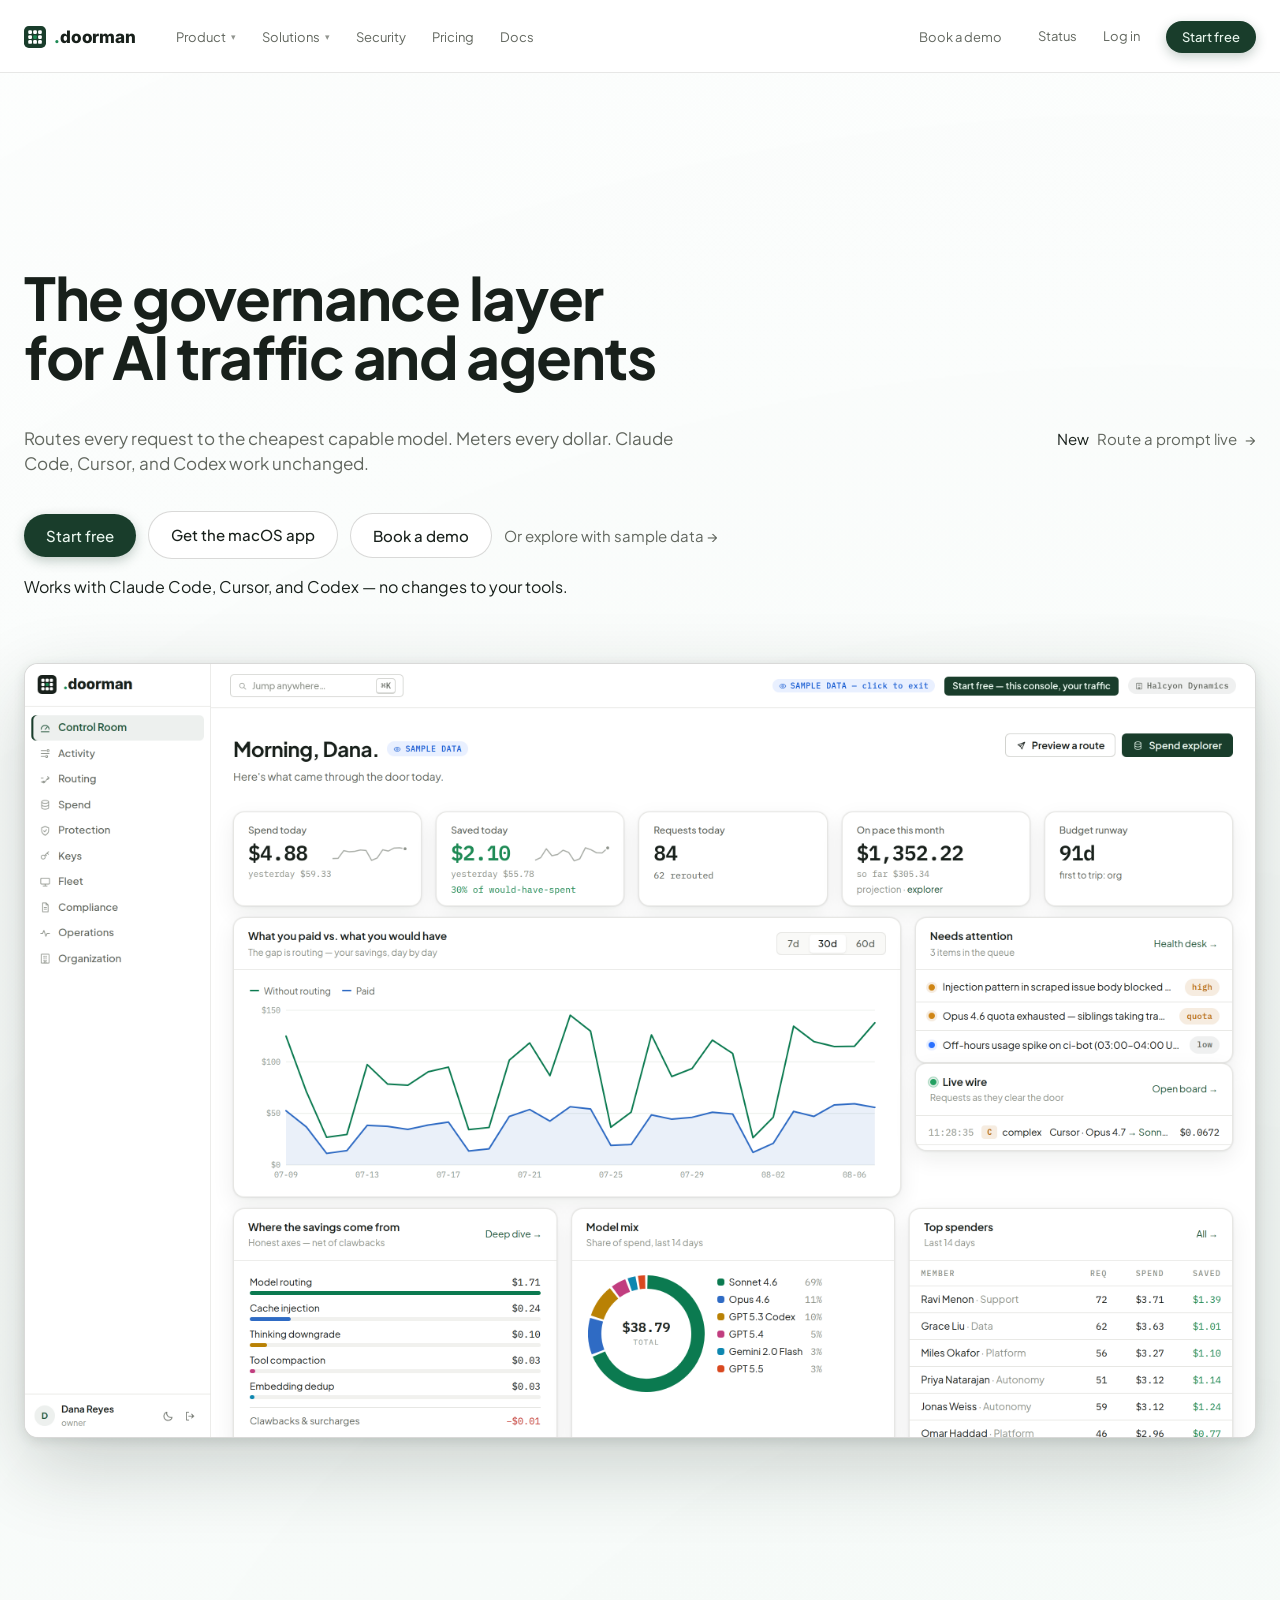
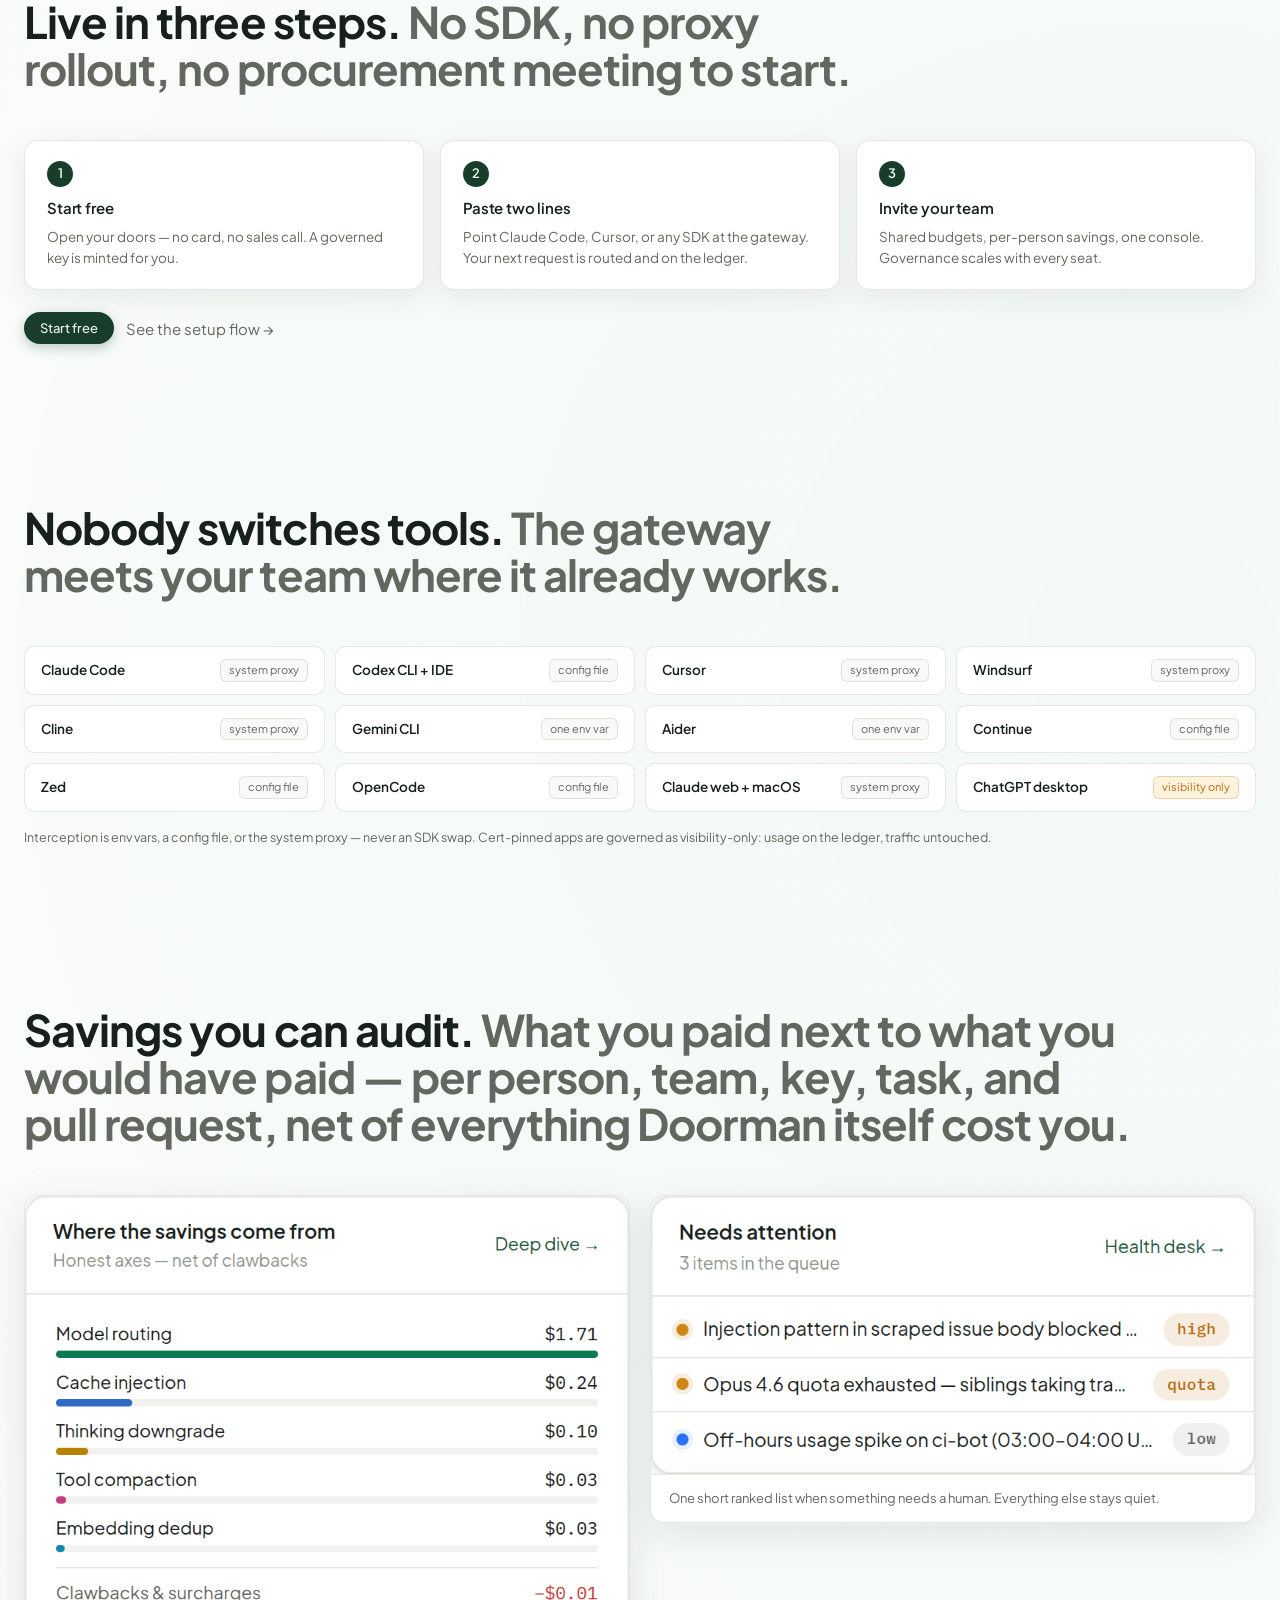
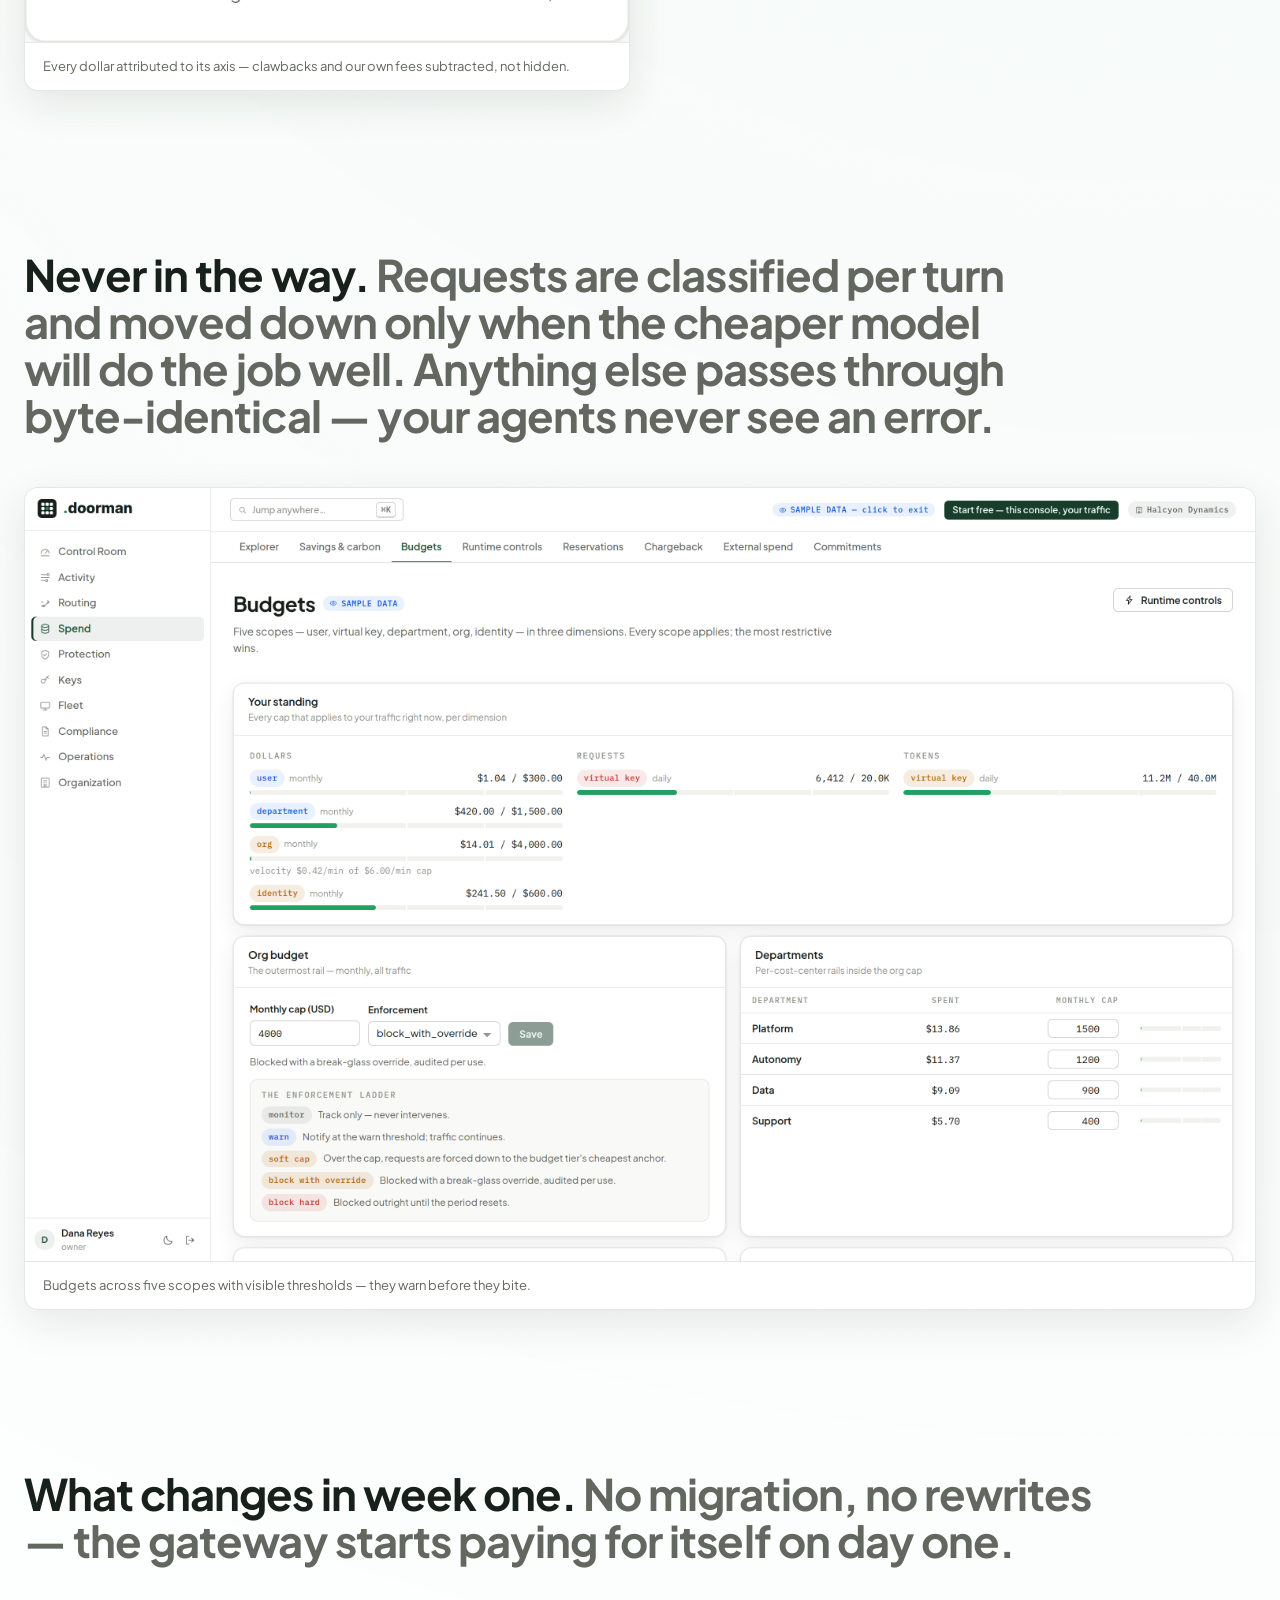
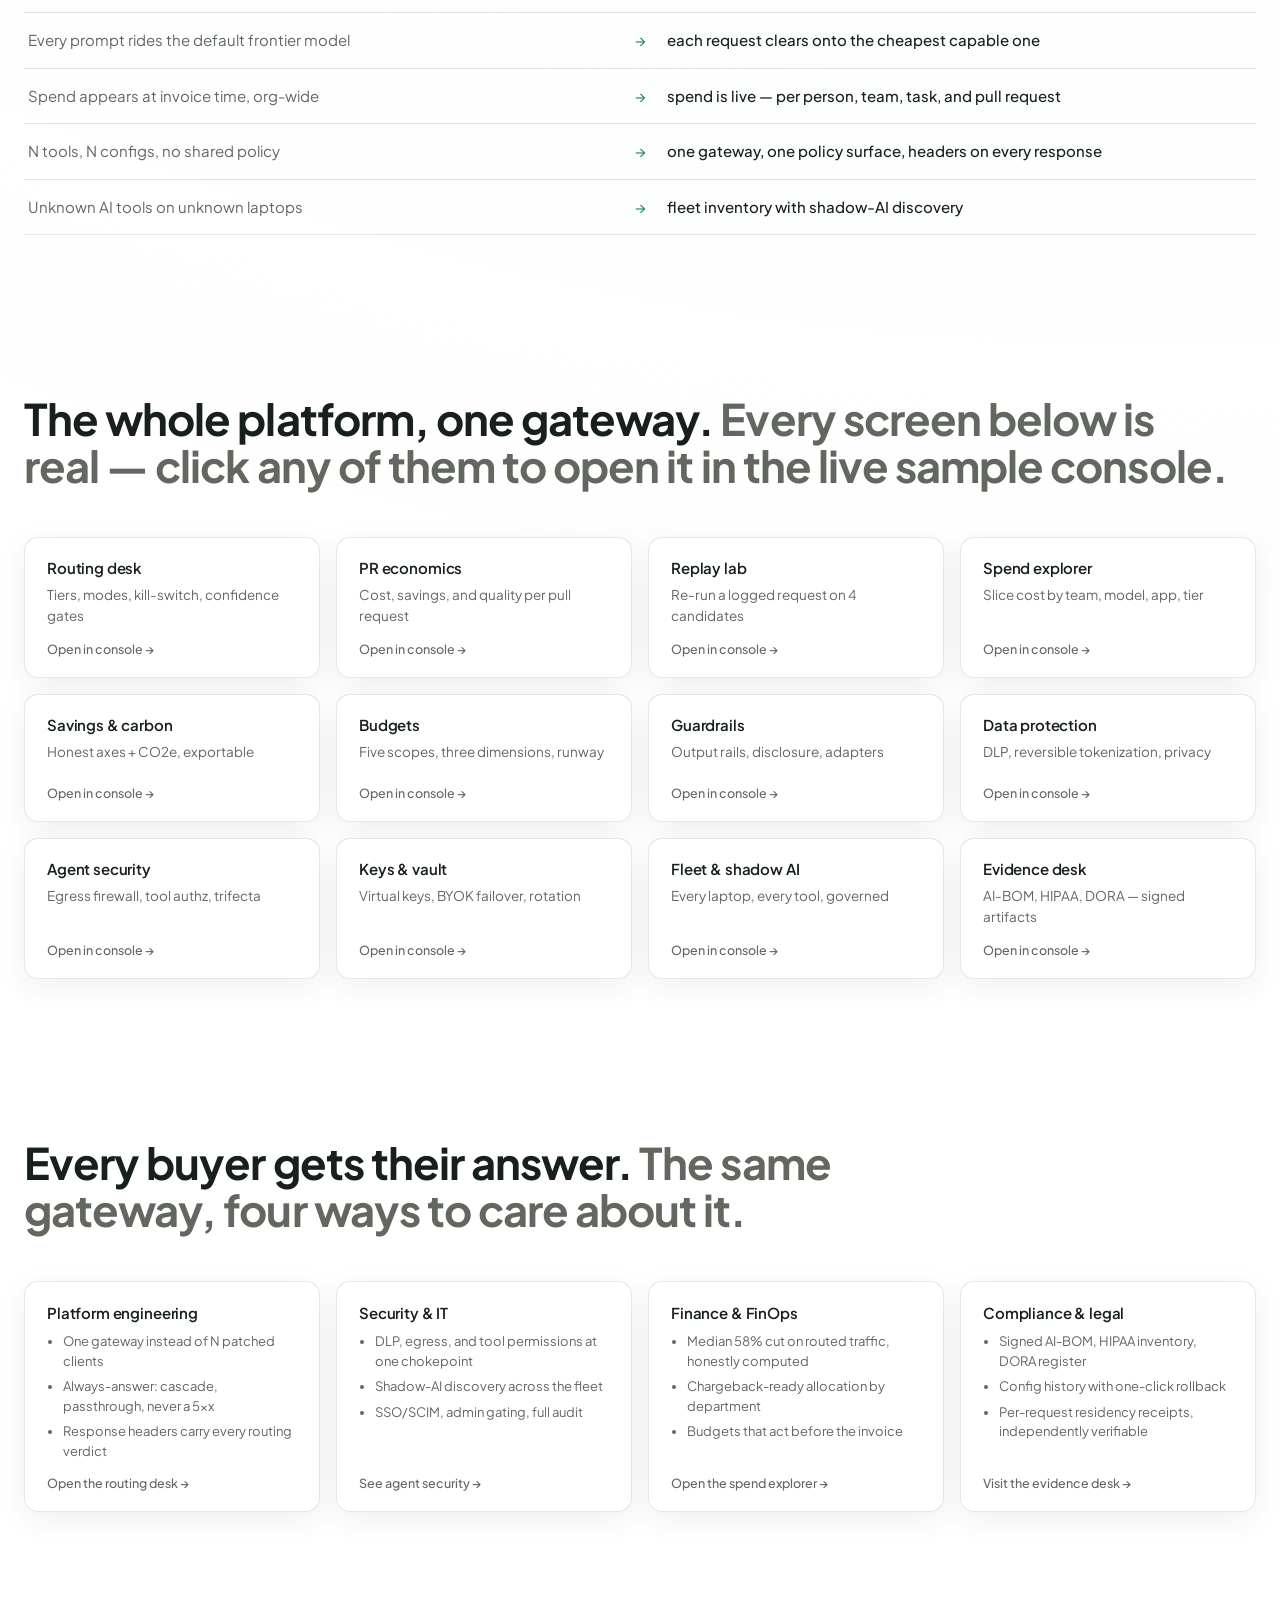
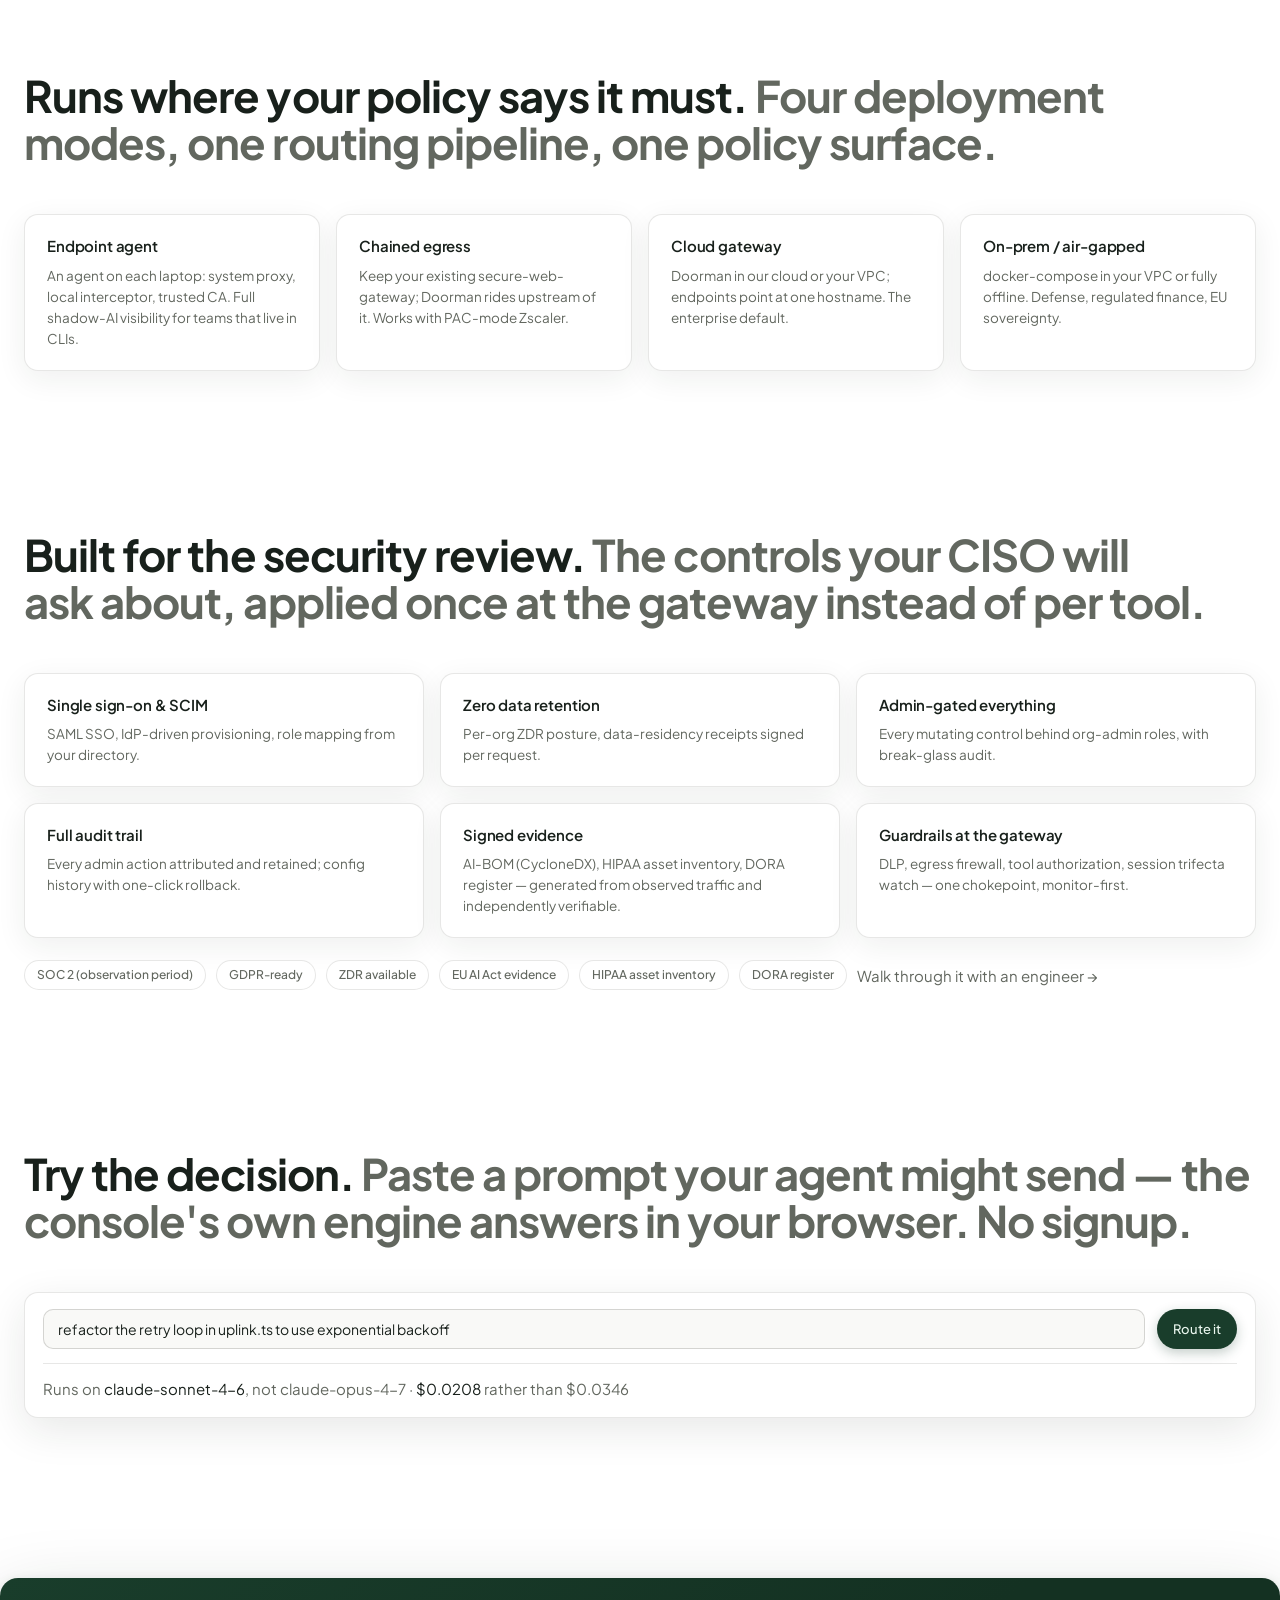
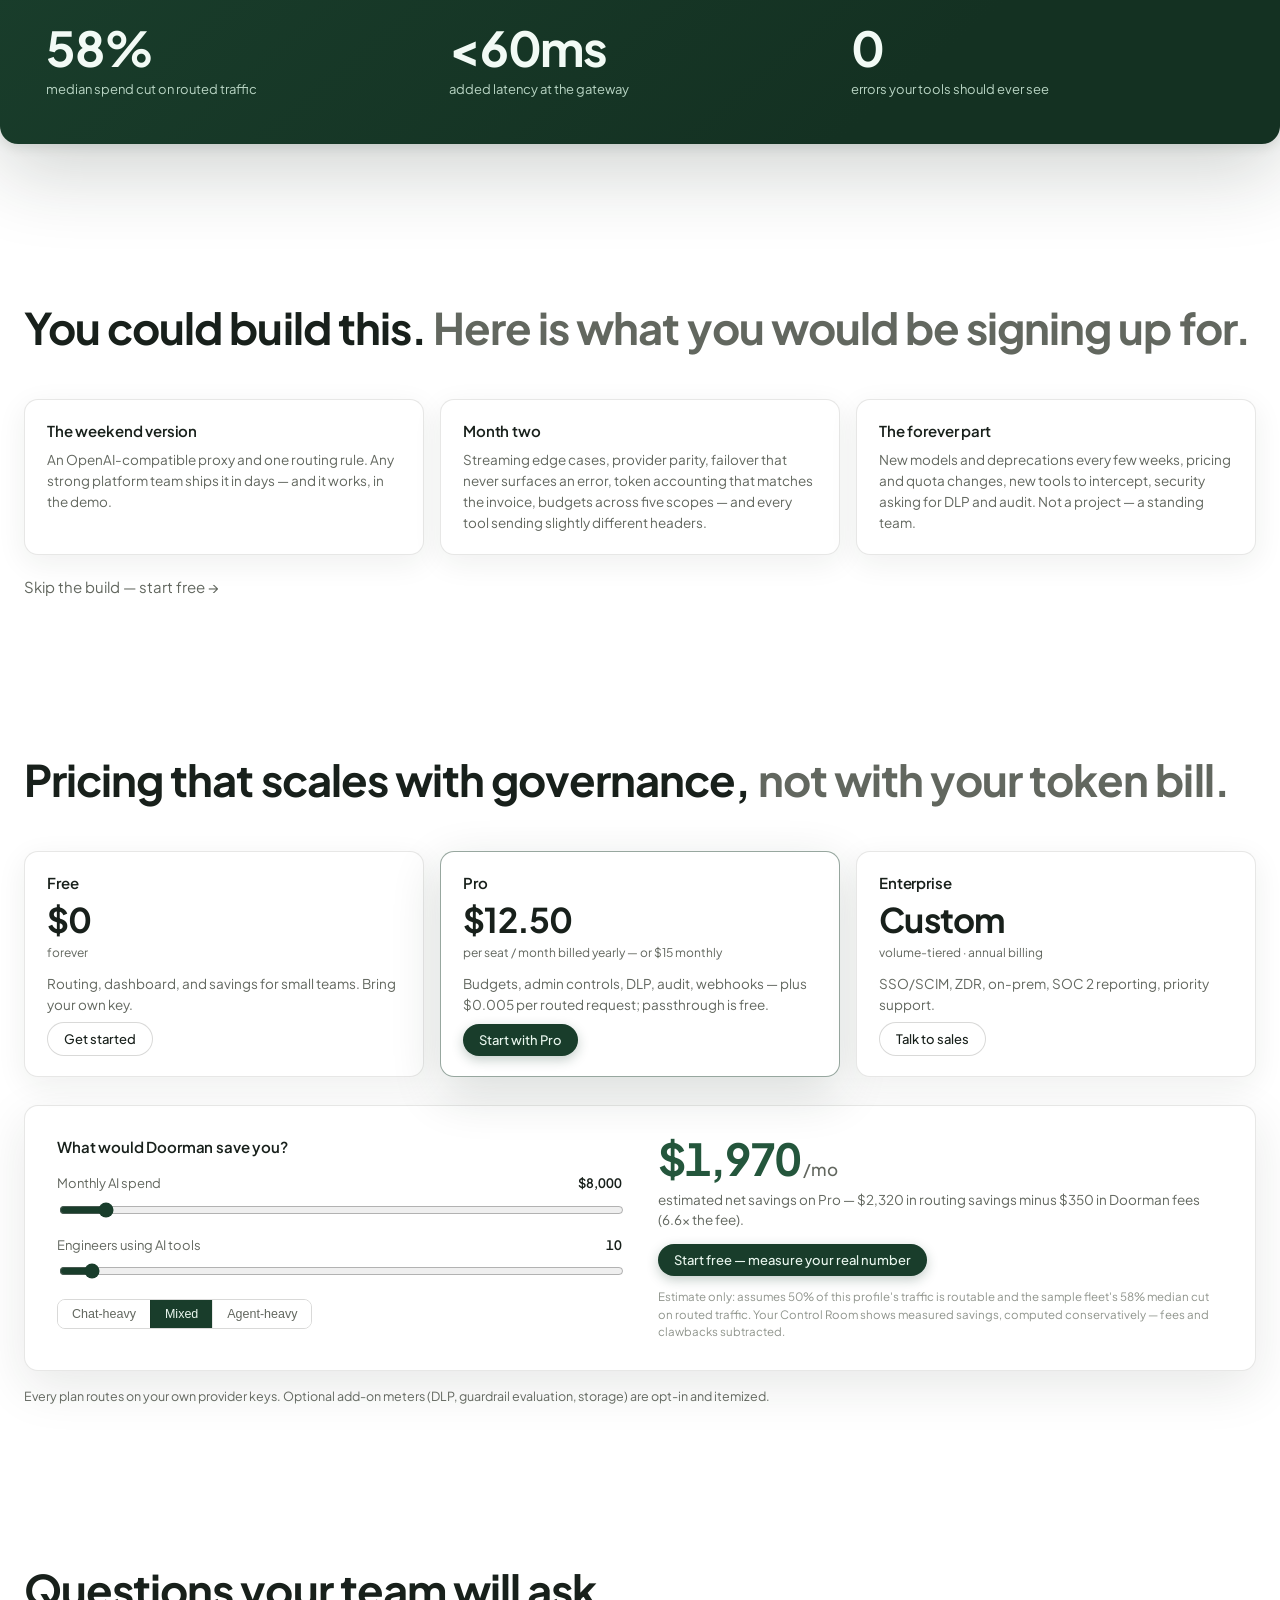
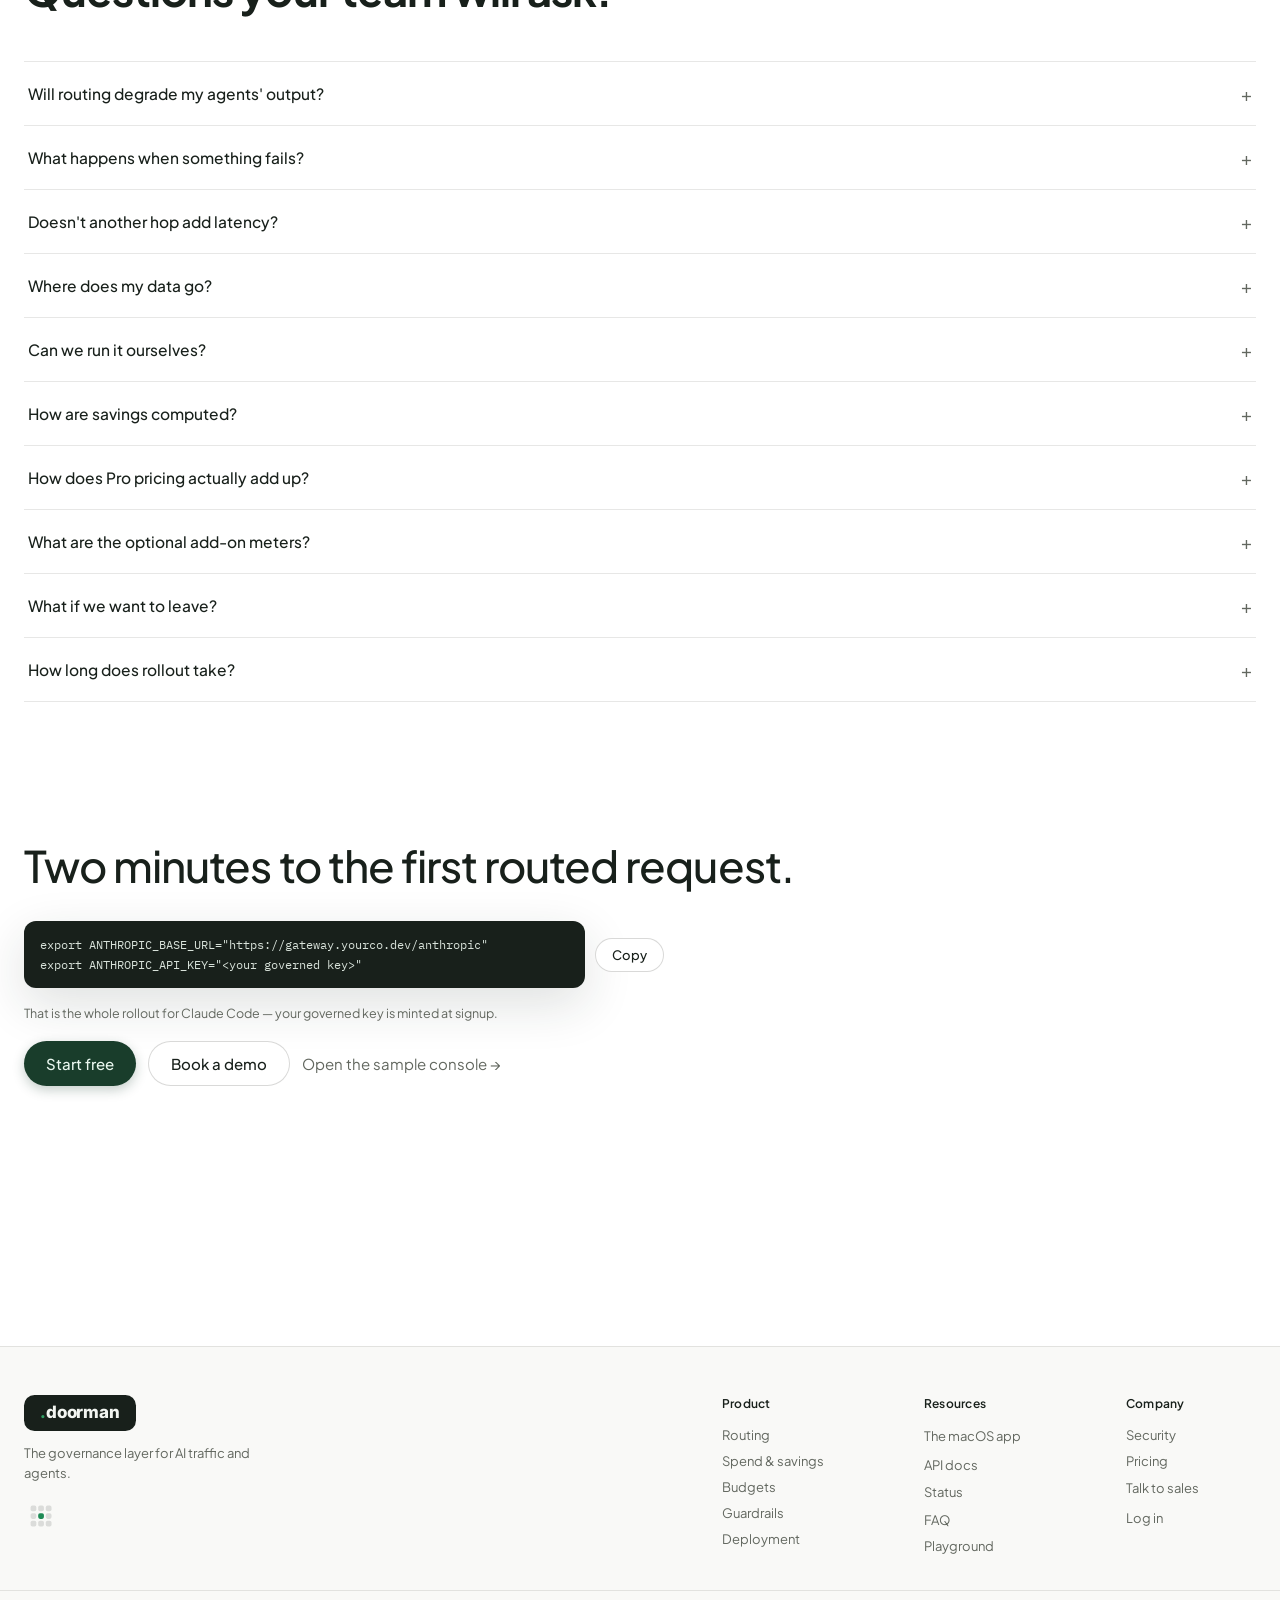
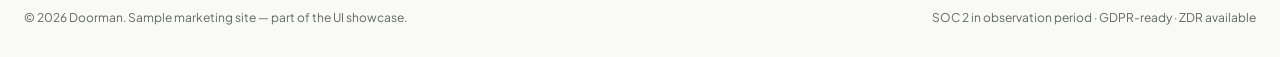
==== commit 16a1e408: "live type switcher (V1-V4)" ====
--- a/index.html
+++ b/index.html
@@ -6,7 +6,7 @@
     <title>Doorman — AI traffic, governed</title>
     <meta name="description" content="Doorman is the control room for enterprise AI traffic: routing, spend, budgets, guardrails, keys, and fleet governance in one console." />
     <!-- Favicon = Nine Doors, door-proportioned (final pick 2026-08-07; matches src/brand.tsx Glyph) -->
-    <link rel="icon" href="data:image/svg+xml,%3Csvg xmlns='http://www.w3.org/2000/svg' viewBox='0 0 32 32'%3E%3Crect width='32' height='32' rx='7' fill='%2318201b'/%3E%3Crect x='5.6' y='4.7' width='5.2' height='6.8' rx='1.9' fill='%23f8f8f4'/%3E%3Crect x='13.4' y='4.7' width='5.2' height='6.8' rx='1.9' fill='%23f8f8f4'/%3E%3Crect x='21.2' y='4.7' width='5.2' height='6.8' rx='1.9' fill='%23f8f8f4'/%3E%3Crect x='5.6' y='13' width='5.2' height='6.8' rx='1.9' fill='%23f8f8f4'/%3E%3Crect x='13.4' y='13' width='5.2' height='6.8' rx='1.9' fill='%231e8a55'/%3E%3Crect x='21.2' y='13' width='5.2' height='6.8' rx='1.9' fill='%23f8f8f4'/%3E%3Crect x='5.6' y='21.3' width='5.2' height='6.8' rx='1.9' fill='%23f8f8f4'/%3E%3Crect x='13.4' y='21.3' width='5.2' height='6.8' rx='1.9' fill='%23f8f8f4'/%3E%3Crect x='21.2' y='21.3' width='5.2' height='6.8' rx='1.9' fill='%23f8f8f4'/%3E%3C/svg%3E" />
+    <link rel="icon" href="data:image/svg+xml,%3Csvg xmlns='http://www.w3.org/2000/svg' viewBox='0 0 32 32'%3E%3Crect width='32' height='32' rx='7' fill='%2318201b'/%3E%3Crect x='6.2' y='6.2' width='5.4' height='5.4' rx='1.7' fill='%23f8f8f4'/%3E%3Crect x='13.35' y='6.2' width='5.4' height='5.4' rx='1.7' fill='%23f8f8f4'/%3E%3Crect x='20.5' y='6.2' width='5.4' height='5.4' rx='1.7' fill='%23f8f8f4'/%3E%3Crect x='6.2' y='13.35' width='5.4' height='5.4' rx='1.7' fill='%23f8f8f4'/%3E%3Crect x='13.35' y='13.35' width='5.4' height='5.4' rx='1.7' fill='%231e8a55'/%3E%3Crect x='20.5' y='13.35' width='5.4' height='5.4' rx='1.7' fill='%23f8f8f4'/%3E%3Crect x='6.2' y='20.5' width='5.4' height='5.4' rx='1.7' fill='%23f8f8f4'/%3E%3Crect x='13.35' y='20.5' width='5.4' height='5.4' rx='1.7' fill='%23f8f8f4'/%3E%3Crect x='20.5' y='20.5' width='5.4' height='5.4' rx='1.7' fill='%23f8f8f4'/%3E%3C/svg%3E" />
     <!-- Share cards: the demo exists to be passed around — give the link a face -->
     <meta property="og:type" content="website" />
     <meta property="og:title" content="Doorman — AI traffic, governed" />
@@ -23,11 +23,11 @@
     <!-- Plus Jakarta Sans: the measured OpenRouter UI face (user reference);
          IBM Plex Mono stays the code face. -->
     <link
-      href="https://fonts.googleapis.com/css2?family=Plus+Jakarta+Sans:wght@400;500;600;700;800&family=IBM+Plex+Mono:ital,wght@0,400;0,450;0,500;0,600;1,400&display=swap"
+      href="https://fonts.googleapis.com/css2?family=Plus+Jakarta+Sans:wght@400;500;600;700;800&family=Inter:wght@400;500;600;700;800&family=Geist:wght@400;500;600;700;800&family=IBM+Plex+Mono:ital,wght@0,400;0,450;0,500;0,600;1,400&display=swap"
       rel="stylesheet"
     />
-    <script type="module" crossorigin src="./assets/index-CCwX3yRZ.js"></script>
-    <link rel="stylesheet" crossorigin href="./assets/index-CEr7aOwy.css">
+    <script type="module" crossorigin src="./assets/index-WnvOarcp.js"></script>
+    <link rel="stylesheet" crossorigin href="./assets/index-CwDwptMs.css">
   </head>
   <body>
     <div id="root"></div>
--- a/assets/index-CwDwptMs.css
+++ b/assets/index-CwDwptMs.css
@@ -0,0 +1 @@
+:root{--bg:#fff;--surface:#fff;--surface-2:#f9f9f7;--surface-3:#f1f1ee;--ink:#18201b;--ink-2:#62675f;--ink-3:#8f948c;--line:#e6e6e3;--line-2:#d2d3cf;--shadow:0 0 0 1px #14181408, 0 1px 3px #1418140f, 0 10px 28px #14181412;--shadow-lg:0 4px 12px #14181417, 0 16px 48px #14181424;--brand:#193d2b;--brand-ink:#24563c;--brand-hover:#24563c;--brand-soft:#193d2b14;--brand-ring:#193d2b59;--on-brand:#eaf7ef;--ok:#1e8a55;--ok-mark:#22a061;--ok-soft:#1e8a551f;--warn:#b66a10;--warn-mark:#cf8514;--warn-soft:#b66a1021;--danger:#c43c35;--danger-mark:#d2493f;--danger-soft:#c43c351c;--info:#175cd3;--info-mark:#2970ff;--info-soft:#2970ff1a;--neutral-soft:#4f5a5417;--s1:#0b7a50;--s2:#2f6bc4;--s3:#b98104;--s4:#c13d7f;--s5:#0e87b0;--s6:#d9481f;--s7:#7053d6;--s8:#6b7f1f;--seq-1:#5eb98e;--seq-2:#3aa578;--seq-3:#1c9063;--seq-4:#0b7a50;--seq-5:#086044;--seq-6:#064a35;--seq-7:#053827;--grid:#ecefeb;--axis:#d3d9d2;--tick:#909a93;--font-display:"Plus Jakarta Sans", -apple-system, BlinkMacSystemFont, system-ui, sans-serif;--font-body:"Plus Jakarta Sans", -apple-system, BlinkMacSystemFont, "Segoe UI", sans-serif;--font-mono:"IBM Plex Mono", ui-monospace, "SF Mono", Menlo, monospace;--r-sm:6px;--r-md:10px;--r-lg:14px;--sidebar-w:236px;--topbar-h:56px;--ease:cubic-bezier(.2, .7, .3, 1);--lightningcss-light:initial;--lightningcss-dark: ;color-scheme:light}[data-theme=night]{--bg:#0d1210;--surface:#161d19;--surface-2:#1a221d;--surface-3:#232d27;--ink:#e7ede9;--ink-2:#a6b3ab;--ink-3:#6e7d74;--line:#242d27;--line-2:#333f38;--shadow:0 0 0 1px #00000040, 0 1px 2px #0006, 0 4px 16px #00000059;--shadow-lg:0 4px 12px #00000080, 0 16px 48px #0000008c;--brand:#28a874;--brand-ink:#5ecb9d;--brand-hover:#31b57f;--brand-soft:#28a87424;--brand-ring:#28a87473;--on-brand:#05231a;--ok:#4cc48b;--ok-mark:#2fae72;--ok-soft:#2fae7229;--warn:#e0a63a;--warn-mark:#cf8d13;--warn-soft:#cf8d1326;--danger:#f07b6e;--danger-mark:#e05a4b;--danger-soft:#e05a4b26;--info:#7ba2f5;--info-mark:#5b86ef;--info-soft:#5b86ef26;--neutral-soft:#a6b3ab1f;--s1:#28a874;--s2:#5b8ce8;--s3:#b3830d;--s4:#d75f9e;--s5:#2b95c9;--s6:#e8663c;--s7:#8f7ae8;--s8:#8a9b35;--seq-1:#1e5f45;--seq-2:#277756;--seq-3:#319068;--seq-4:#3da87a;--seq-5:#55bd90;--seq-6:#7fd0aa;--seq-7:#abe2c7;--grid:#202a24;--axis:#333f38;--tick:#6e7d74;--lightningcss-light: ;--lightningcss-dark:initial;color-scheme:dark}*{box-sizing:border-box}html,body{height:100%;margin:0;padding:0}body{background:var(--bg);color:var(--ink);font-family:var(--font-body);-webkit-font-smoothing:antialiased;text-rendering:optimizelegibility;font-size:13.5px;line-height:1.5}#root{min-height:100vh}::selection{background:#1e8a552e}a{color:var(--brand-ink);text-decoration:none}a:hover{text-underline-offset:2px;text-decoration:underline}:focus-visible{outline:2px solid var(--brand-ring);outline-offset:2px;border-radius:4px}::-webkit-scrollbar{width:10px;height:10px}::-webkit-scrollbar-thumb{background:var(--line-2);border:2px solid var(--bg);border-radius:6px}::-webkit-scrollbar-track{background:0 0}@media (prefers-reduced-motion:reduce){*,:before,:after{transition-duration:.01ms!important;animation-duration:.01ms!important}}.h-display{font-family:var(--font-display);letter-spacing:-.02em;font-weight:700;line-height:1.12}h1,.h1{font-family:var(--font-display);letter-spacing:-.02em;margin:0;font-size:26px;font-weight:700}h2,.h2{font-family:var(--font-display);letter-spacing:-.01em;margin:0;font-size:16px;font-weight:600}h3,.h3{font-family:var(--font-body);margin:0;font-size:13.5px;font-weight:600}.overline{font-family:var(--font-mono);text-transform:uppercase;letter-spacing:.14em;color:var(--ink-3);font-size:10.5px;font-weight:500}.muted{color:var(--ink-2)}.faint{color:var(--ink-3)}.small{font-size:12px}.tiny{font-size:11px}.mono{font-family:var(--font-mono)}.num{font-family:var(--font-mono);font-variant-numeric:tabular-nums}.right{text-align:right}.center{text-align:center}.nowrap{white-space:nowrap}.ellipsis{text-overflow:ellipsis;white-space:nowrap;overflow:hidden}.pos{color:var(--ok)}.neg{color:var(--danger)}.brand-ink{color:var(--brand-ink)}.row{align-items:center;display:flex}.col{flex-direction:column;display:flex}.wrap{flex-wrap:wrap}.flex1{flex:auto;min-width:0}.gap2{gap:2px}.gap4{gap:4px}.gap6{gap:6px}.gap8{gap:8px}.gap10{gap:10px}.gap12{gap:12px}.gap16{gap:16px}.gap20{gap:20px}.gap24{gap:24px}.between{justify-content:space-between}.end{justify-content:flex-end}.top{align-items:flex-start}.baseline{align-items:baseline}.grid{gap:18px;display:grid}.grid.cols-2{grid-template-columns:repeat(2,minmax(0,1fr))}.grid.cols-3{grid-template-columns:repeat(3,minmax(0,1fr))}.grid.cols-4{grid-template-columns:repeat(4,minmax(0,1fr))}.grid.cols-5{grid-template-columns:repeat(5,minmax(0,1fr))}.grid.cols-6{grid-template-columns:repeat(6,minmax(0,1fr))}@media (width<=1280px){.grid.cols-4,.grid.cols-5,.grid.cols-6{grid-template-columns:repeat(3,minmax(0,1fr))}}@media (width<=980px){.grid.cols-3,.grid.cols-4,.grid.cols-5,.grid.cols-6{grid-template-columns:repeat(2,minmax(0,1fr))}}@media (width<=680px){.grid.cols-2,.grid.cols-3,.grid.cols-4,.grid.cols-5,.grid.cols-6{grid-template-columns:1fr}}.shell{min-height:100vh;display:flex}.sidebar{width:var(--sidebar-w);flex:0 0 var(--sidebar-w);background:var(--bg);border-right:1px solid var(--line);z-index:30;flex-direction:column;height:100vh;display:flex;position:sticky;top:0}.sidebar-head{border-bottom:1px solid var(--line);padding:14px 16px 10px}.sidebar-nav{flex:1;padding:10px 8px 16px;overflow-y:auto}.sidebar-foot{border-top:1px solid var(--line);padding:10px 12px}.nav-group{margin-bottom:4px}.nav-group-label{font-family:var(--font-mono);text-transform:uppercase;letter-spacing:.16em;color:var(--ink-3);-webkit-user-select:none;user-select:none;padding:10px 10px 4px;font-size:10px;font-weight:500}.nav-item{border-radius:var(--r-sm);color:var(--ink-2);cursor:pointer;text-align:left;width:100%;transition:background .12s var(--ease), color .12s var(--ease);background:0 0;border:none;align-items:center;gap:9px;margin:1px 0;padding:6px 10px;font-size:13px;font-weight:450;text-decoration:none;display:flex}.nav-item:hover{background:var(--surface-3);color:var(--ink);text-decoration:none}.nav-item.active{background:var(--brand-soft);color:var(--brand-ink);box-shadow:inset 2.5px 0 0 var(--brand);font-weight:550}.nav-item.active .nav-ico{color:var(--brand-ink)}.nav-ico{width:15px;height:15px;color:var(--ink-3);flex:0 0 15px;display:inline-flex}.nav-badge{font-family:var(--font-mono);background:var(--surface-3);color:var(--ink-3);border-radius:99px;margin-left:auto;padding:1px 6px;font-size:10px}.topbar{height:var(--topbar-h);border-bottom:1px solid var(--line);background:color-mix(in srgb, var(--bg) 88%, transparent);-webkit-backdrop-filter:blur(8px);backdrop-filter:blur(8px);z-index:20;align-items:center;gap:12px;padding:0 24px;display:flex;position:sticky;top:0}.subnav{border-bottom:1px solid var(--line);background:var(--surface);scrollbar-width:none;align-items:center;gap:2px;padding:0 24px;display:flex;overflow-x:auto}.subnav::-webkit-scrollbar{display:none}.subnav a{color:var(--ink-2);white-space:nowrap;border-bottom:2px solid #0000;margin-bottom:-1px;padding:9px 12px;font-size:12.5px;font-weight:500;text-decoration:none;transition:color .12s}.subnav a:hover{color:var(--ink);text-decoration:none}.subnav a.on{color:var(--brand-ink);border-bottom-color:var(--brand);font-weight:600}.main{flex-direction:column;flex:1;min-width:0;display:flex}.page{width:100%;max-width:1480px;margin:0 auto;padding:32px 28px 44px}.page-header{margin-bottom:20px}.page-title-row{flex-wrap:wrap;justify-content:space-between;align-items:flex-start;gap:16px;display:flex}.page-desc{color:var(--ink-2);max-width:760px;margin-top:6px;font-size:13.5px;line-height:1.55}.card{background:var(--surface);border:1px solid var(--line);border-radius:var(--r-lg);box-shadow:var(--shadow)}.card-pad{padding:18px 20px}.card-head{border-bottom:1px solid var(--line);justify-content:space-between;align-items:center;gap:12px;padding:13px 18px;display:flex}.card-head .select{width:auto;min-width:132px}.card-head .input{width:auto}.card-title{font-family:var(--font-display);letter-spacing:0;font-size:13.5px;font-weight:600}.card-sub{color:var(--ink-3);margin-top:1px;font-size:11.5px}.well{background:var(--surface-2);border:1px solid var(--line);border-radius:var(--r-md);padding:12px 14px}.stat{min-width:0;padding:14px 18px 12px}.stat-label{color:var(--ink-2);align-items:center;gap:6px;font-size:12px;font-weight:450;display:flex}.stat-value{font-family:var(--font-mono);letter-spacing:-.02em;color:var(--ink);margin-top:4px;font-size:26px;font-weight:600;line-height:1.2}.stat-value .unit{color:var(--ink-3);font-size:15px;font-weight:450}.stat-delta{align-items:center;gap:6px;margin-top:3px;font-size:11.5px;display:flex}.hero-num{font-family:var(--font-mono);letter-spacing:-.03em;font-size:48px;font-weight:600;line-height:1.05}.btn{font-family:var(--font-body);border-radius:var(--r-sm);cursor:pointer;white-space:nowrap;transition:background .12s var(--ease), border-color .12s var(--ease), color .12s var(--ease), transform 60ms;-webkit-user-select:none;user-select:none;border:1px solid #0000;justify-content:center;align-items:center;gap:7px;padding:6px 13px;font-size:12.5px;font-weight:550;text-decoration:none;display:inline-flex}.btn:active{transform:translateY(.5px)}.btn:disabled{opacity:.5;cursor:not-allowed}.btn-primary{background:var(--brand);color:var(--on-brand)}.btn-primary:hover{background:var(--brand-hover)}.btn-secondary{background:var(--surface);color:var(--ink);border-color:var(--line-2)}.btn-secondary:hover{background:var(--surface-3)}.btn-ghost{color:var(--ink-2);background:0 0}.btn-ghost:hover{background:var(--surface-3);color:var(--ink)}.btn-danger{color:var(--danger);border-color:color-mix(in srgb, var(--danger-mark) 45%, transparent);background:0 0}.btn-danger:hover{background:var(--danger-soft)}.btn-sm{border-radius:5px;padding:3.5px 9px;font-size:11.5px}.btn-lg{border-radius:var(--r-md);padding:9px 20px;font-size:13.5px}.iconbtn{border-radius:var(--r-sm);width:28px;height:28px;color:var(--ink-2);cursor:pointer;background:0 0;border:none;justify-content:center;align-items:center;display:inline-flex}.iconbtn:hover{background:var(--surface-3);color:var(--ink)}.badge{font-family:var(--font-mono);letter-spacing:.02em;white-space:nowrap;border:1px solid #0000;border-radius:99px;align-items:center;gap:5px;padding:2px 8px;font-size:10.5px;font-weight:500;display:inline-flex}.badge.ok{background:var(--ok-soft);color:var(--ok)}.badge.warn{background:var(--warn-soft);color:var(--warn)}.badge.danger{background:var(--danger-soft);color:var(--danger)}.badge.info{background:var(--info-soft);color:var(--info)}.badge.neutral{background:var(--neutral-soft);color:var(--ink-2)}.badge.brand{background:var(--brand-soft);color:var(--brand-ink)}.badge.outline{border-color:var(--line-2);color:var(--ink-2);background:0 0}.lamp{border-radius:99px;flex:0 0 8px;width:8px;height:8px;position:relative}.lamp.ok{background:var(--ok-mark);box-shadow:0 0 0 3px var(--ok-soft)}.lamp.warn{background:var(--warn-mark);box-shadow:0 0 0 3px var(--warn-soft)}.lamp.danger{background:var(--danger-mark);box-shadow:0 0 0 3px var(--danger-soft)}.lamp.info{background:var(--info-mark);box-shadow:0 0 0 3px var(--info-soft)}.lamp.neutral{background:var(--ink-3);box-shadow:0 0 0 3px var(--neutral-soft)}.lamp.pulse:after{content:"";opacity:0;border:1.5px solid;border-radius:99px;animation:2.2s ease-out infinite lampPulse;position:absolute;inset:-3px}.lamp.ok.pulse:after{color:var(--ok-mark)}.lamp.danger.pulse:after{color:var(--danger-mark)}@keyframes lampPulse{0%{opacity:.7;transform:scale(.6)}70%{opacity:0;transform:scale(1.5)}to{opacity:0}}.tier-plate{font-family:var(--font-mono);letter-spacing:.02em;border:1px solid #0000;border-radius:4px;justify-content:center;align-items:center;width:20px;height:17px;font-size:10px;font-weight:600;display:inline-flex}.tier-plate.simple{background:var(--neutral-soft);color:var(--ink-2)}.tier-plate.medium{background:var(--info-soft);color:var(--info)}.tier-plate.complex{background:var(--warn-soft);color:var(--warn)}.tier-plate.max{background:var(--danger-soft);color:var(--danger)}.table-wrap{border-radius:0 0 var(--r-lg) var(--r-lg);overflow-x:auto}table.tbl{border-collapse:collapse;width:100%;font-size:12.5px}.tbl thead th{font-family:var(--font-mono);text-transform:uppercase;letter-spacing:.12em;color:var(--ink-3);text-align:left;border-bottom:1px solid var(--line);white-space:nowrap;background:var(--surface);z-index:1;padding:8px 14px;font-size:10px;font-weight:500;position:sticky;top:0}.tbl thead th.sortable{cursor:pointer;-webkit-user-select:none;user-select:none}.tbl thead th.sortable:hover{color:var(--ink)}.tbl tbody td{border-bottom:1px solid var(--line);vertical-align:middle;padding:7px 14px}.tbl tbody tr:last-child td{border-bottom:none}.tbl tbody tr{transition:background 90ms}.tbl tbody tr:hover{background:var(--surface-2)}.tbl tbody tr.clickable{cursor:pointer}.tbl .num{font-size:12px}.tbl-empty{text-align:center;color:var(--ink-3);padding:32px}.field{flex-direction:column;gap:5px;min-width:0;display:flex}.field-label{color:var(--ink);align-items:center;gap:6px;font-size:12px;font-weight:550;display:flex}.field-hint{color:var(--ink-3);font-size:11.5px}.input,.select,textarea.input{font-family:var(--font-body);color:var(--ink);background:var(--surface);border:1px solid var(--line-2);border-radius:var(--r-sm);width:100%;padding:7px 10px;font-size:13px;transition:border-color .12s,box-shadow .12s}.input.mono{font-family:var(--font-mono);font-size:12.5px}.input:focus,.select:focus,textarea.input:focus{border-color:var(--brand);box-shadow:0 0 0 3px var(--brand-soft);outline:none}.input::placeholder{color:var(--ink-3)}.select{appearance:none;background-image:linear-gradient(45deg, transparent 50%, var(--ink-3) 50%), linear-gradient(135deg, var(--ink-3) 50%, transparent 50%);background-position:calc(100% - 16px) 55%,calc(100% - 11px) 55%;background-repeat:no-repeat;background-size:5px 5px;padding-right:28px}.toggle{background:var(--line-2);cursor:pointer;width:34px;height:19px;transition:background .14s var(--ease);border:none;border-radius:99px;flex:0 0 34px;position:relative}.toggle:after{content:"";background:var(--surface);width:15px;height:15px;transition:transform .14s var(--ease);border-radius:99px;position:absolute;top:2px;left:2px;box-shadow:0 1px 2px #00000040}.toggle.on{background:var(--brand)}.toggle.on:after{transform:translate(15px)}.toggle:disabled{opacity:.5;cursor:not-allowed}.seg{background:var(--surface-2);border:1px solid var(--line);border-radius:var(--r-sm);gap:2px;padding:2px;display:inline-flex}.seg button{font-family:var(--font-body);color:var(--ink-2);cursor:pointer;background:0 0;border:none;border-radius:4px;padding:4px 11px;font-size:12px;font-weight:500;transition:background .12s,color .12s}.seg button.on{background:var(--surface);color:var(--ink);box-shadow:0 1px 2px #00000014}.seg button:hover:not(.on){color:var(--ink)}.modal-backdrop{-webkit-backdrop-filter:blur(2px);backdrop-filter:blur(2px);z-index:100;animation:fadeIn .14s var(--ease);background:#14120e73;justify-content:center;align-items:flex-start;padding:8vh 20px 20px;display:flex;position:fixed;inset:0}.modal{background:var(--surface);border:1px solid var(--line);border-radius:var(--r-lg);box-shadow:var(--shadow-lg);width:100%;max-width:560px;max-height:82vh;animation:riseIn .16s var(--ease);flex-direction:column;display:flex;overflow:hidden}.modal.wide{max-width:860px}.modal-body{padding:18px;overflow-y:auto}.modal-foot{border-top:1px solid var(--line);justify-content:flex-end;gap:8px;padding:12px 18px;display:flex}.drawer-backdrop{z-index:100;animation:fadeIn .14s var(--ease);background:#14120e59;position:fixed;inset:0}.drawer{z-index:101;background:var(--surface);border-left:1px solid var(--line);width:min(560px,92vw);box-shadow:var(--shadow-lg);animation:slideIn .18s var(--ease);flex-direction:column;display:flex;position:fixed;top:0;bottom:0;right:0}.drawer-body{flex:1;padding:18px;overflow-y:auto}@keyframes fadeIn{0%{opacity:0}}@keyframes riseIn{0%{opacity:0;transform:translateY(10px)scale(.99)}}@keyframes slideIn{0%{opacity:.5;transform:translate(24px)}}.toast-stack{z-index:200;flex-direction:column;gap:8px;display:flex;position:fixed;bottom:18px;right:18px}.toast{background:var(--ink);color:var(--bg);border-radius:var(--r-md);box-shadow:var(--shadow-lg);max-width:380px;animation:riseIn .16s var(--ease);align-items:center;gap:10px;padding:10px 14px;font-size:12.5px;font-weight:500;display:flex}.toast.err{background:var(--danger-mark);color:#fff}.banner{border-radius:var(--r-md);border:1px solid;align-items:center;gap:10px;padding:8px 14px;font-size:12.5px;display:flex}.banner.warn{background:var(--warn-soft);border-color:color-mix(in srgb, var(--warn-mark) 35%, transparent);color:var(--warn)}.banner.info{background:var(--info-soft);border-color:color-mix(in srgb, var(--info-mark) 30%, transparent);color:var(--info)}.banner.danger{background:var(--danger-soft);border-color:color-mix(in srgb, var(--danger-mark) 32%, transparent);color:var(--danger)}.skl{background:linear-gradient(100deg, var(--surface-2) 40%, var(--surface-3) 50%, var(--surface-2) 60%);border-radius:var(--r-sm);background-size:200% 100%;min-height:12px;animation:1.4s linear infinite shimmer}@keyframes shimmer{to{background-position:-200% 0}}.empty{text-align:center;color:var(--ink-2);flex-direction:column;justify-content:center;align-items:center;gap:8px;padding:44px 24px;display:flex}.empty svg{opacity:.5}.empty .empty-title{font-family:var(--font-display);color:var(--ink);font-size:14px;font-weight:600}.meter{background:var(--surface-3);border-radius:99px;height:6px;position:relative;overflow:hidden}.meter>i{background:var(--brand);height:100%;transition:width .4s var(--ease);border-radius:99px;display:block}.meter.ok>i{background:var(--ok-mark)}.meter.warn>i{background:var(--warn-mark)}.meter.danger>i{background:var(--danger-mark)}.meter .tick{background:var(--surface);opacity:.9;width:1.5px;position:absolute;top:0;bottom:0}.stat-prev{color:var(--ink-3);font-size:11px;font-family:var(--font-mono);margin-top:2px}.code{font-family:var(--font-mono);background:var(--surface-2);border:1px solid var(--line);border-radius:var(--r-md);white-space:pre;padding:12px 14px;font-size:12px;line-height:1.6;position:relative;overflow-x:auto}kbd{font-family:var(--font-mono);border:1px solid var(--line-2);background:var(--surface);color:var(--ink-2);border-bottom-width:2px;border-radius:4px;padding:1.5px 5px;font-size:10.5px}.tabs{border-bottom:1px solid var(--line);gap:2px;margin-bottom:16px;display:flex;overflow-x:auto}.tabs button{font-family:var(--font-body);color:var(--ink-2);cursor:pointer;white-space:nowrap;background:0 0;border:none;border-bottom:2px solid #0000;margin-bottom:-1px;padding:8px 13px;font-size:12.5px;font-weight:500;transition:color .12s}.tabs button:hover{color:var(--ink)}.tabs button.on{color:var(--brand-ink);border-bottom-color:var(--brand);font-weight:600}.kv{grid-template-columns:minmax(120px,max-content) 1fr;gap:6px 18px;font-size:12.5px;display:grid}.kv dt{color:var(--ink-3)}.kv dd{color:var(--ink);overflow-wrap:anywhere;min-width:0;margin:0}.palette-backdrop{z-index:150;background:#14120e66;justify-content:center;align-items:flex-start;padding-top:14vh;animation:.1s fadeIn;display:flex;position:fixed;inset:0}.palette{background:var(--surface);border:1px solid var(--line);border-radius:var(--r-lg);width:min(600px,92vw);box-shadow:var(--shadow-lg);animation:riseIn .13s var(--ease);overflow:hidden}.palette input{width:100%;font-family:var(--font-body);color:var(--ink);border:none;border-bottom:1px solid var(--line);background:0 0;outline:none;padding:14px 18px;font-size:14.5px}.palette-list{max-height:46vh;padding:6px;overflow-y:auto}.palette-item{border-radius:var(--r-sm);cursor:pointer;color:var(--ink-2);align-items:center;gap:10px;padding:8px 12px;font-size:13px;display:flex}.palette-item.hot{background:var(--brand-soft);color:var(--brand-ink)}.palette-item .crumb{font-family:var(--font-mono);color:var(--ink-3);margin-left:auto;font-size:10px}.viztip{z-index:300;pointer-events:none;background:var(--ink);color:var(--bg);box-shadow:var(--shadow-lg);border-radius:7px;max-width:300px;padding:7px 10px;font-size:11.5px;line-height:1.45;position:fixed}.viztip .tt-title{font-family:var(--font-mono);opacity:.7;margin-bottom:3px;font-size:10px}.viztip .tt-row{justify-content:space-between;align-items:center;gap:6px;display:flex}.viztip .tt-row .num{font-family:var(--font-mono)}.viztip .sw{border-radius:2px;flex:0 0 7px;width:7px;height:7px;display:inline-block}.legend{color:var(--ink-2);flex-wrap:wrap;gap:4px 14px;font-size:11.5px;display:flex}.legend .lg-item{cursor:default;align-items:center;gap:6px;display:inline-flex}.legend .sw{border-radius:3px;width:9px;height:9px;display:inline-block}.legend .lg-line{border-radius:2px;width:12px;height:2px;display:inline-block}.steps{align-items:center;gap:8px;display:flex}.step{color:var(--ink-3);align-items:center;gap:8px;font-size:12px;display:flex}.step .dot{width:20px;height:20px;font-family:var(--font-mono);border:1px solid var(--line-2);background:var(--surface);border-radius:99px;justify-content:center;align-items:center;font-size:10.5px;display:inline-flex}.step.done .dot{background:var(--ok-soft);color:var(--ok);border-color:#0000}.step.now{color:var(--ink);font-weight:550}.step.now .dot{background:var(--brand);color:var(--on-brand);border-color:#0000}.step-rail{background:var(--line-2);width:22px;height:1px}.nobackend{font-family:var(--font-mono);background:repeating-linear-gradient(-45deg, var(--warn-soft), var(--warn-soft) 6px, transparent 6px, transparent 10px);border:1px dashed var(--warn-mark);color:var(--warn);letter-spacing:.04em;border-radius:6px;align-items:center;gap:6px;padding:3px 9px;font-size:10.5px;font-weight:600;display:inline-flex}.samplechip{font-family:var(--font-mono);background:var(--info-soft);color:var(--info);letter-spacing:.05em;border-radius:99px;align-items:center;gap:5px;padding:2px 8px;font-size:10px;font-weight:500;display:inline-flex}.auth-wrap{grid-template-columns:minmax(420px,44%) 1fr;min-height:100vh;display:grid}@media (width<=900px){.auth-wrap{grid-template-columns:1fr}.auth-art{display:none}}.auth-panel{background:var(--surface);border-right:1px solid var(--line);flex-direction:column;padding:28px 48px;display:flex}.auth-art{background:var(--bg);position:relative;overflow:hidden}.auth-card{width:100%;max-width:360px;margin:auto}.feed-row{animation:feedIn .26s var(--ease)}@keyframes feedIn{0%{opacity:0;background:var(--brand-soft);transform:translateY(-6px)}}.diff-line{font-family:var(--font-mono);white-space:pre-wrap;overflow-wrap:anywhere;padding:1px 10px;font-size:11.5px}.diff-line.add{background:var(--ok-soft);color:var(--ok)}.diff-line.del{background:var(--danger-soft);color:var(--danger)}.diff-line.ctx{color:var(--ink-3)}.lpl{--l-bg:#fff;--l-surface:#f9f9f7;--l-raised:#fff;--l-ink:#18201b;--l-mut:#62675f;--l-soft:#8f948c;--l-line:#1418121a;--l-line-strong:#14181229;--l-forest:#193d2b;--l-forest-2:#24563c;--l-protected:#1e8a55;--l-shadow:0 28px 80px #1b2a2033, 0 3px 12px #1b2a201f;min-height:100vh;color:var(--l-ink);--ink:#193d2b;--bg:#fff;--brand:#7ee2b0;background:radial-gradient(circle at 90% 20%,#1e8a550d,#1e8a5500 36%),#fff;font-family:Plus Jakarta Sans,-apple-system,BlinkMacSystemFont,Segoe UI,sans-serif;font-size:16px;font-weight:400;line-height:1.5;overflow-x:hidden}.lpl-wrap{max-width:1280px;margin:0 auto;padding-left:24px;padding-right:24px}.lpl-white{color:var(--l-ink)}.lpl-nav{z-index:60;-webkit-backdrop-filter:blur(24px)saturate(140%);backdrop-filter:blur(24px)saturate(140%);border-bottom:1px solid var(--l-line);background:#ffffffd9;height:73px;position:fixed;top:0;left:0;right:0}.lpl-nav-in{justify-content:space-between;align-items:center;height:73px;display:flex}.lpl-nav-links{align-items:center;gap:26px;display:flex}.lpl-nav-links a,.lpl-ghostlink{color:var(--l-mut);cursor:pointer;background:0 0;border:none;padding:0;font-family:inherit;font-size:13px;text-decoration:none}.lpl-nav-links a:hover,.lpl-ghostlink:hover{color:var(--l-ink);text-decoration:none}.lpl-pill{background:var(--l-forest);color:#eaf7ef;cursor:pointer;transition:background .12s var(--ease);border:none;border-radius:9999px;padding:8px 16px;font-family:inherit;font-size:13px;font-weight:500;box-shadow:0 4px 12px #193d2b40}.lpl-pill:hover{background:var(--l-forest-2)}.lpl-pill:disabled{opacity:.6;cursor:default}.lpl-ghost{background:var(--l-raised);color:var(--l-ink);border:1px solid var(--l-line-strong);cursor:pointer;transition:border-color .12s var(--ease);border-radius:9999px;padding:8px 16px;font-family:inherit;font-size:13px;font-weight:500}.lpl-ghost:hover{border-color:#193d2b73}.lpl-pill-lg{padding:12px 22px;font-size:15px}.lpl-hero{padding-top:268px}.lpl-hero h1{letter-spacing:-.022em;color:var(--l-ink);margin:0 0 40px;font-size:clamp(44px,4.6vw,64px);font-weight:700;line-height:1}.lpl-hero-row{flex-wrap:wrap;justify-content:space-between;align-items:baseline;gap:24px;display:flex}.lpl-sub{color:var(--l-mut);max-width:56ch;margin:0;font-size:17px;line-height:1.5}.lpl-newlink{cursor:pointer;color:var(--l-mut);white-space:nowrap;background:0 0;border:none;padding:0;font-family:inherit;font-size:15px}.lpl-newlink:hover{color:var(--l-forest-2)}.lpl-window-wrap{margin-top:64px}.lpl-window{background:var(--l-raised);border:1px solid var(--l-line-strong);box-shadow:var(--l-shadow);border-radius:14px;overflow:hidden}.lpl-window img{width:100%;height:auto;display:block}.lpl-state{padding-top:160px}.lpl-state h2{letter-spacing:-.022em;color:var(--l-mut);text-wrap:balance;max-width:1250px;margin:0 0 48px;font-size:clamp(32px,3.4vw,48px);font-weight:700;line-height:1.08}.lpl-cards{grid-template-columns:1fr 1fr;align-items:start;gap:20px;display:grid}@media (width<=860px){.lpl-cards{grid-template-columns:1fr}}.lpl-card{background:var(--l-raised);border:1px solid var(--l-line);border-radius:14px;overflow:hidden;box-shadow:0 12px 40px #1b2a201a}.lpl-card img{width:100%;height:auto;display:block}.lpl-card-cap{color:var(--l-mut);border-top:1px solid var(--l-line);padding:14px 18px;font-size:13px}.lpl-card-full{max-width:100%}.lpl-play{background:var(--l-raised);border:1px solid var(--l-line);border-radius:14px;padding:16px 18px;box-shadow:0 12px 40px #1b2a201a}.lpl-play-in{flex-wrap:wrap;gap:12px;display:flex}.lpl-play-in input{background:var(--l-surface);min-width:240px;color:var(--l-ink);border:1px solid var(--l-line-strong);border-radius:10px;flex:1;padding:10px 14px;font-family:inherit;font-size:14px}.lpl-play-in input:focus{border-color:var(--l-protected);outline:none}.lpl-play-out{border-top:1px solid var(--l-line);color:var(--l-mut);margin-top:14px;padding-top:14px;font-size:15px}.lpl-statsband{background:linear-gradient(140deg, var(--l-forest) 0%, #143122 70%);box-shadow:var(--l-shadow);border:none;border-radius:18px;grid-template-columns:repeat(3,1fr);gap:20px;margin-top:160px;padding:44px 46px;display:grid}@media (width<=700px){.lpl-statsband{grid-template-columns:1fr}}.lpl-stat{letter-spacing:-.022em;color:#f2faf5;font-size:48px;font-weight:700;line-height:1.1}.lpl-statl{color:#b9d5c4;margin-top:6px;font-size:13px}.lpl-cta{padding-top:140px;padding-bottom:120px}.lpl-cta h2{letter-spacing:-.022em;margin:0 0 32px;font-size:clamp(32px,3.4vw,48px);font-weight:510;line-height:1.08}.lpl-cta-row{flex-wrap:wrap;gap:12px;display:flex}.lpl-footer{border-top:1px solid var(--l-line);flex-wrap:wrap;justify-content:space-between;align-items:center;gap:16px;padding-top:24px;padding-bottom:40px;display:flex}.lpl-nav-left{align-items:center;gap:30px;display:flex}.lpl-nav-menus{gap:6px}.lpl-menu{position:relative}.lpl-menubtn{cursor:pointer;color:var(--l-mut);background:0 0;border:none;border-radius:8px;align-items:center;gap:5px;padding:8px 10px;font-family:inherit;font-size:13px;text-decoration:none;display:inline-flex}.lpl-menubtn:hover,.lpl-menubtn.on{color:var(--l-ink);background:#18201b0f;text-decoration:none}.lpl-caret{opacity:.7;font-size:9px}.lpl-menupanel{z-index:70;background:var(--l-raised);border:1px solid var(--l-line);border-radius:14px;flex-direction:column;gap:2px;min-width:300px;padding:8px;animation:.12s fadeIn;display:flex;position:absolute;top:40px;left:0;box-shadow:0 24px 70px #1b2a202e}.lpl-menuitem{text-align:left;cursor:pointer;background:0 0;border:none;border-radius:8px;flex-direction:column;gap:1px;padding:9px 12px;font-family:inherit;display:flex}.lpl-menuitem:hover{background:#18201b0f}.lpl-mi-t{color:var(--l-ink);font-size:13.5px;font-weight:500}.lpl-mi-d{color:var(--l-mut);font-size:12px}@media (width<=940px){.lpl-nav-menus{display:none}}.lpl-grid3{grid-template-columns:repeat(3,1fr);gap:16px;display:grid}.lpl-grid4{grid-template-columns:repeat(4,1fr);gap:16px;display:grid}@media (width<=980px){.lpl-grid3,.lpl-grid4{grid-template-columns:repeat(2,1fr)}}@media (width<=640px){.lpl-grid3,.lpl-grid4{grid-template-columns:1fr}}.lpl-tile{background:var(--l-raised);border:1px solid var(--l-line);border-radius:14px;flex-direction:column;gap:8px;padding:20px 22px;display:flex;box-shadow:0 8px 30px #1b2a2012}.lpl-tile-t{color:var(--l-ink);letter-spacing:-.01em;font-size:15px;font-weight:600}.lpl-tile-d{color:var(--l-mut);font-size:13.5px;line-height:1.55}.lpl-pricing{align-items:stretch}.lpl-price{gap:6px}.lpl-price .lpl-pill,.lpl-price .lpl-ghost{align-self:flex-start;margin-top:auto}.lpl-price.hot{border-color:#193d2b73;box-shadow:0 16px 50px #1b2a2029}.lpl-price-n{letter-spacing:-.022em;color:var(--l-ink);font-size:34px;font-weight:700;line-height:1.1}.lpl-price-per{color:var(--l-mut);margin-bottom:6px;font-size:12px}.lpl-fineline{color:var(--l-mut);margin-top:16px;font-size:12.5px}.lpl-burger{border:1px solid var(--l-line-strong);background:var(--l-raised);cursor:pointer;border-radius:8px;flex-direction:column;justify-content:center;align-items:center;gap:4px;width:34px;height:34px;padding:0;display:none}.lpl-burger i{background:var(--l-ink);border-radius:1px;width:16px;height:2px;display:block}@media (width<=940px){.lpl-burger{display:inline-flex}}.lpl-sheet{z-index:59;background:var(--l-bg);flex-direction:column;padding:18px 24px 32px;display:none;position:fixed;inset:73px 0 0;overflow-y:auto}@media (width<=940px){.lpl-sheet{display:flex}}.lpl-sheet button{text-align:left;color:var(--l-ink);border:none;border-bottom:1px solid var(--l-line);cursor:pointer;background:0 0;padding:14px 8px;font-size:17px}.lpl-sheet .lpl-pill{text-align:center;background:var(--l-forest);color:#eaf7ef;border-bottom:none;margin-top:16px;font-size:15px}.lpl-cta-snip{align-items:stretch;gap:10px;max-width:640px;margin:6px 0 10px;display:flex}.lpl-cta-snip .lpl-snip{text-align:left;flex:1;padding:14px 16px;font-size:12px}.lpl-cta-copy{white-space:nowrap;align-self:center}@media (width<=640px){.lpl-cta-snip{flex-direction:column}.lpl-cta-copy{align-self:flex-start}}.ob-or{max-width:520px;color:var(--ink-3);align-items:center;gap:10px;margin:14px 0 12px;font-size:12px;display:flex}.ob-or:before,.ob-or:after{content:"";background:var(--line);flex:1;height:1px}.lpl-doc-toc{flex-wrap:wrap;gap:10px;display:flex}.lpl-doc-toc button{cursor:pointer;background:var(--l-raised);border:1px solid var(--l-line-strong);color:var(--l-ink);border-radius:999px;padding:8px 16px;font-size:13px}.lpl-doc-toc button:hover{border-color:var(--l-forest-2)}.lpl-doc-tabs{border:1px solid var(--l-line-strong);border-radius:8px;margin-bottom:14px;display:inline-flex;overflow:hidden}.lpl-doc-tabs button{background:var(--l-raised);cursor:pointer;color:var(--l-mut);border:none;padding:8px 15px;font-size:12.5px}.lpl-doc-tabs button+button{border-left:1px solid var(--l-line)}.lpl-doc-tabs button.on{background:var(--l-forest);color:#eaf7ef}.lpl-snip{color:#d8e2da;font-family:var(--font-mono);background:#18201b;border-radius:12px;margin:0;padding:18px 20px;font-size:12.5px;line-height:1.65;overflow-x:auto;box-shadow:0 16px 50px #1b2a2024}.lpl-doc-table{border:1px solid var(--l-line);background:var(--l-raised);border-radius:12px;overflow:hidden}.lpl-doc-tr{color:var(--l-ink);grid-template-columns:140px 1.2fr 1fr;gap:16px;padding:11px 18px;font-size:13.5px;display:grid}.lpl-doc-tr.two{grid-template-columns:minmax(240px,1fr) 1.4fr}.lpl-doc-tr+.lpl-doc-tr{border-top:1px solid var(--l-line)}.lpl-doc-th{background:var(--l-surface);text-transform:uppercase;letter-spacing:.06em;color:var(--l-mut);font-size:11.5px}.lpl-doc-th.lpl-doc-tr.two{grid-template-columns:minmax(240px,1fr) 1.4fr}.lpl-doc-mono{font-family:var(--font-mono);color:var(--l-forest-2);font-size:12.5px;font-weight:600}.lpl-doc-guar.lpl-grid4{grid-template-columns:repeat(2,1fr)}@media (width<=680px){.lpl-doc-tr,.lpl-doc-tr.two{grid-template-columns:1fr;gap:4px}.lpl-doc-guar.lpl-grid4{grid-template-columns:1fr}}.lpl-tools{grid-template-columns:repeat(4,1fr);gap:10px;display:grid}.lpl-tool{background:var(--l-raised);border:1px solid var(--l-line);cursor:pointer;font:inherit;text-align:left;border-radius:10px;justify-content:space-between;align-items:center;gap:10px;padding:12px 16px;display:flex}.lpl-tool:hover{border-color:var(--l-forest-2)}.lpl-tool-n{color:var(--l-ink);white-space:nowrap;font-size:13.5px;font-weight:600}.lpl-tool-how{color:var(--l-mut);background:var(--l-surface);border:1px solid var(--l-line);white-space:nowrap;border-radius:6px;padding:2px 8px;font-size:11px}.lpl-tool-how.shadow{color:#b66a10;background:#fff3de;border-color:#b66a1040}@media (width<=980px){.lpl-tools{grid-template-columns:repeat(2,1fr)}}@media (width<=560px){.lpl-tools{grid-template-columns:1fr}}.lpl-roi{background:var(--l-raised);border:1px solid var(--l-line);border-radius:14px;grid-template-columns:1fr 1fr;gap:36px;margin-top:28px;padding:30px 32px;display:grid;box-shadow:0 16px 50px #1b2a201a}.lpl-roi-lab{color:var(--l-mut);justify-content:space-between;align-items:baseline;margin:16px 0 6px;font-size:13px;display:flex}.lpl-roi-val{color:var(--l-ink);font-variant-numeric:tabular-nums;font-weight:600}.lpl-roi input[type=range]{width:100%;accent-color:var(--l-forest)}.lpl-roi-seg{border:1px solid var(--l-line-strong);border-radius:8px;align-self:flex-start;margin-top:18px;display:inline-flex;overflow:hidden}.lpl-roi-seg button{background:var(--l-raised);cursor:pointer;color:var(--l-mut);border:none;padding:7px 14px;font-size:12.5px}.lpl-roi-seg button+button{border-left:1px solid var(--l-line)}.lpl-roi-seg button.on{background:var(--l-forest);color:#eaf7ef}.lpl-roi-l{flex-direction:column;display:flex}.lpl-roi-r{flex-direction:column;justify-content:center;display:flex}.lpl-roi-net{letter-spacing:-.025em;color:var(--l-forest-2);font-variant-numeric:tabular-nums;font-size:44px;font-weight:700;line-height:1}.lpl-roi-net span{color:var(--l-mut);letter-spacing:0;margin-left:4px;font-size:17px;font-weight:500}.lpl-roi-sub{color:var(--l-mut);margin:10px 0 14px;font-size:13.5px;line-height:1.5}.lpl-roi-note{color:var(--l-ink);background:#e8f5ed;border-radius:8px;align-self:flex-start;margin-bottom:14px;padding:8px 12px;font-size:13px}.lpl-roi .lpl-pill{align-self:flex-start}.lpl-roi-fine{color:var(--l-soft);margin-top:12px;font-size:11.5px;line-height:1.5}@media (width<=860px){.lpl-roi{grid-template-columns:1fr}}.lpl-faq{flex-direction:column;display:flex}.lpl-faq details{border-top:1px solid var(--l-line)}.lpl-faq details:last-child{border-bottom:1px solid var(--l-line)}.lpl-faq summary{cursor:pointer;color:var(--l-ink);justify-content:space-between;align-items:center;padding:18px 4px;font-size:15.5px;font-weight:500;list-style:none;display:flex}.lpl-faq summary::-webkit-details-marker{display:none}.lpl-faq summary:after{content:"+";color:var(--l-mut);font-size:18px;font-weight:400}.lpl-faq details[open] summary:after{content:"−"}.lpl-faq p{color:var(--l-mut);max-width:74ch;margin:0 0 18px;padding:0 4px;font-size:14.5px;line-height:1.65}.lpl-bigfoot{border-top:1px solid var(--l-line);background:var(--l-surface);margin-top:140px}.lpl-bigfoot-in{flex-wrap:wrap;justify-content:space-between;gap:40px;padding-top:48px;padding-bottom:36px;display:flex}.lpl-bf-brand{max-width:260px}.lpl-bf-tag{color:var(--l-mut);margin-top:12px;font-size:13px;line-height:1.55}.lpl-bf-cols{flex-wrap:wrap;gap:72px;display:flex}.lpl-bf-cols>div{flex-direction:column;gap:10px;min-width:130px;display:flex}.lpl-bf-h{color:var(--l-ink);letter-spacing:.02em;margin-bottom:4px;font-size:12px;font-weight:600}.lpl-bf-cols a,.lpl-bf-cols button{cursor:pointer;text-align:left;color:var(--l-mut);background:0 0;border:none;padding:0;font-family:inherit;font-size:13px;text-decoration:none}.lpl-bf-cols a:hover,.lpl-bf-cols button:hover{color:var(--l-ink);text-decoration:none}.lpl-bf-legal{border-top:1px solid var(--l-line);color:var(--l-mut);flex-wrap:wrap;justify-content:space-between;gap:16px;padding-top:18px;padding-bottom:30px;font-size:12px;display:flex}.lpl-hero-ctas{flex-wrap:wrap;align-items:center;gap:12px;margin-top:34px;display:flex}.lpl-tile-link{text-align:left;cursor:pointer;transition:border-color .13s var(--ease), box-shadow .13s var(--ease);font-family:inherit}.lpl-tile-link:hover{border-color:#193d2b66;box-shadow:0 14px 44px #1b2a2024}.lpl-tile-go{color:var(--l-mut);margin-top:auto;padding-top:6px;font-size:12.5px;font-weight:500}.lpl-tile-link:hover .lpl-tile-go{color:var(--l-forest-2)}.lpl-tile-cta{cursor:pointer;text-align:left;background:0 0;border:none;padding:6px 0 0;font-family:inherit}.lpl-tile-cta:hover{color:var(--l-ink)}.lpl-platform .lpl-tile{min-height:128px}.lpl-bullets{color:var(--l-mut);flex-direction:column;gap:6px;margin:0;padding-left:16px;font-size:13px;line-height:1.5;display:flex}.lpl-badgeband{flex-wrap:wrap;align-items:center;gap:10px;margin-top:22px;display:flex}.lpl-badgechip{color:var(--l-mut);border:1px solid var(--l-line);background:var(--l-raised);border-radius:99px;padding:5px 12px;font-size:12px;font-weight:500}.lpl-modal-backdrop{z-index:90;-webkit-backdrop-filter:blur(2px);backdrop-filter:blur(2px);background:#18201b59;justify-content:center;align-items:flex-start;padding-top:14vh;animation:.12s fadeIn;display:flex;position:fixed;inset:0}.lpl-modal{background:var(--l-raised);border:1px solid var(--l-line);width:min(440px,92vw);box-shadow:var(--l-shadow);border-radius:16px;flex-direction:column;gap:12px;padding:24px;display:flex}.lpl-modal-t{color:var(--l-ink);letter-spacing:-.02em;font-size:19px;font-weight:600}.lpl-modal-d{color:var(--l-mut);font-size:13.5px;line-height:1.55}.lpl-modal input{border:1px solid var(--l-line-strong);color:var(--l-ink);background:var(--l-surface);border-radius:8px;padding:10px 12px;font-family:inherit;font-size:14px}.lpl-modal input:focus{border-color:var(--l-protected);outline:none}.lpl-modal-row{gap:10px;margin-top:4px;display:flex}.lpl-modal-ok{color:var(--l-ink);background:#e8f5ed;border-radius:8px;padding:8px 12px;font-size:12.5px}.lpl-step-n{background:var(--l-forest);color:#eaf7ef;border-radius:99px;justify-content:center;align-items:center;width:26px;height:26px;margin-bottom:2px;font-size:13px;font-weight:600;display:inline-flex}.ob-wrap{background:var(--bg);grid-template-columns:minmax(480px,46%) 1fr;min-height:100vh;display:grid}@media (width<=960px){.ob-wrap{grid-template-columns:1fr}.ob-art{display:none}}.ob-panel{background:var(--surface);border-right:1px solid var(--line);flex-direction:column;padding:24px 48px 28px;display:flex}.ob-stage{flex-direction:column;flex:1;justify-content:center;max-width:560px;display:flex}.ob-step{animation:riseIn .26s var(--ease)}.ob-eyebrow{font-family:var(--font-mono);letter-spacing:.14em;text-transform:uppercase;color:var(--brand-ink);align-items:center;gap:8px;margin-bottom:16px;font-size:11px;font-weight:600;display:inline-flex}.ob-eyebrow-dot{background:var(--brand);border-radius:99px;width:5px;height:5px;animation:2s ease-in-out infinite lampPulse}.ob-h1{font-family:var(--font-display);letter-spacing:-.025em;margin:0 0 12px;font-size:clamp(30px,3.4vw,42px);font-weight:650;line-height:1.08}.ob-h1 em{color:var(--brand-ink);font-style:normal}.ob-sub{color:var(--ink-2);max-width:52ch;margin:0 0 26px;font-size:15px;line-height:1.65}.ob-nav{justify-content:space-between;align-items:center;margin-top:34px;display:flex}.ob-textlink{cursor:pointer;font-family:inherit;font-size:inherit;color:var(--brand-ink);background:0 0;border:none;padding:0}.ob-textlink:hover{text-decoration:underline}.ob-art{background:#101613;align-items:center;display:flex;position:relative;overflow:hidden}.ob-art:before{content:"";background:radial-gradient(70% 50% at 50% 0,#34c98b17,#0000 70%);position:absolute;inset:0}.ob-art-inner{flex-direction:column;gap:26px;width:100%;padding:48px min(6vw,72px);display:flex;position:relative}.ob-wow{max-width:380px}.ob-wow-eyebrow{font-family:var(--font-mono);letter-spacing:.12em;text-transform:uppercase;color:#7d9186;margin-bottom:10px;font-size:10.5px}.ob-wow-n{font-family:var(--font-display);letter-spacing:-.03em;color:#5fe0ad;font-size:56px;font-weight:650;line-height:1}.ob-wow-n span{color:#7d9186;font-size:26px}.ob-wow-d{color:#a6b3ab;margin-top:10px;font-size:13.5px;line-height:1.6}.ob-shot{border:1px solid #e7ede91f;border-radius:12px;overflow:hidden;box-shadow:0 30px 80px #00000073}.ob-shot img{width:100%;height:auto;display:block}.lpl-weekone{border-top:1px solid var(--l-line);flex-direction:column;display:flex}.lpl-wo-row{border-bottom:1px solid var(--l-line);grid-template-columns:minmax(0,1fr) 34px minmax(0,1fr);align-items:baseline;gap:10px;padding:16px 4px;font-size:15px;line-height:1.5;display:grid}@media (width<=700px){.lpl-wo-row{grid-template-columns:1fr}.lpl-wo-arrow{display:none}}.lpl-wo-before{color:var(--l-mut)}.lpl-wo-arrow{color:var(--l-protected);text-align:center}.lpl-wo-after{color:var(--l-ink);font-weight:500}.ob-dots{gap:5px;margin-left:10px;display:inline-flex}.ob-dots i{background:var(--line-2);border-radius:99px;width:5px;height:5px}.ob-dots i.on{background:var(--brand)}.ob-dots i.done{background:var(--brand-soft)}.lpl-pill{white-space:nowrap}@media (width<=640px){.lpl-nav-links a,.lpl-nav-links .lpl-menubtn,.lpl-nav-links .lpl-ghostlink{display:none}.lpl-nav-links{gap:10px}.lpl-hero{padding-top:140px}.lpl-desktop-br{display:none}.lpl-hero-ctas .lpl-pill-lg,.lpl-hero-ctas .lpl-ghost{text-align:center;flex:auto}}@media print{.sidebar,.topbar,.no-print{display:none!important}.page{max-width:none;padding:0}body{background:#fff}.card{box-shadow:none}}html[data-typo=v2]{--font-body:"Inter", -apple-system, sans-serif;--font-display:"Inter", -apple-system, sans-serif}html[data-typo=v3]{--font-body:"Geist", -apple-system, sans-serif;--font-display:"Geist", -apple-system, sans-serif}html[data-typo=v2] body,html[data-typo=v4] body{line-height:1.6}html[data-typo=v3] body{line-height:1.55}html[data-typo=v2] .card-pad,html[data-typo=v4] .card-pad{padding:20px 22px}html[data-typo=v2] .page-desc,html[data-typo=v4] .page-desc{font-size:14px;line-height:1.6}html[data-typo=v2] .grid,html[data-typo=v4] .grid{gap:20px}html[data-typo=v2] .lpl,html[data-typo=v3] .lpl{font-family:var(--font-body)}.typo-switch{z-index:80;background:var(--surface);border:1px solid var(--line-2);box-shadow:var(--shadow-lg);border-radius:999px;align-items:center;gap:4px;padding:5px 8px;font-size:11.5px;display:flex;position:fixed;bottom:16px;right:16px}.typo-switch .lab{color:var(--ink-3);margin-right:2px;font-weight:650}.typo-switch button{cursor:pointer;color:var(--ink-2);background:0 0;border:none;border-radius:999px;padding:4px 8px;font-size:11.5px;font-weight:600}.typo-switch button.on{background:var(--brand);color:var(--on-brand)}
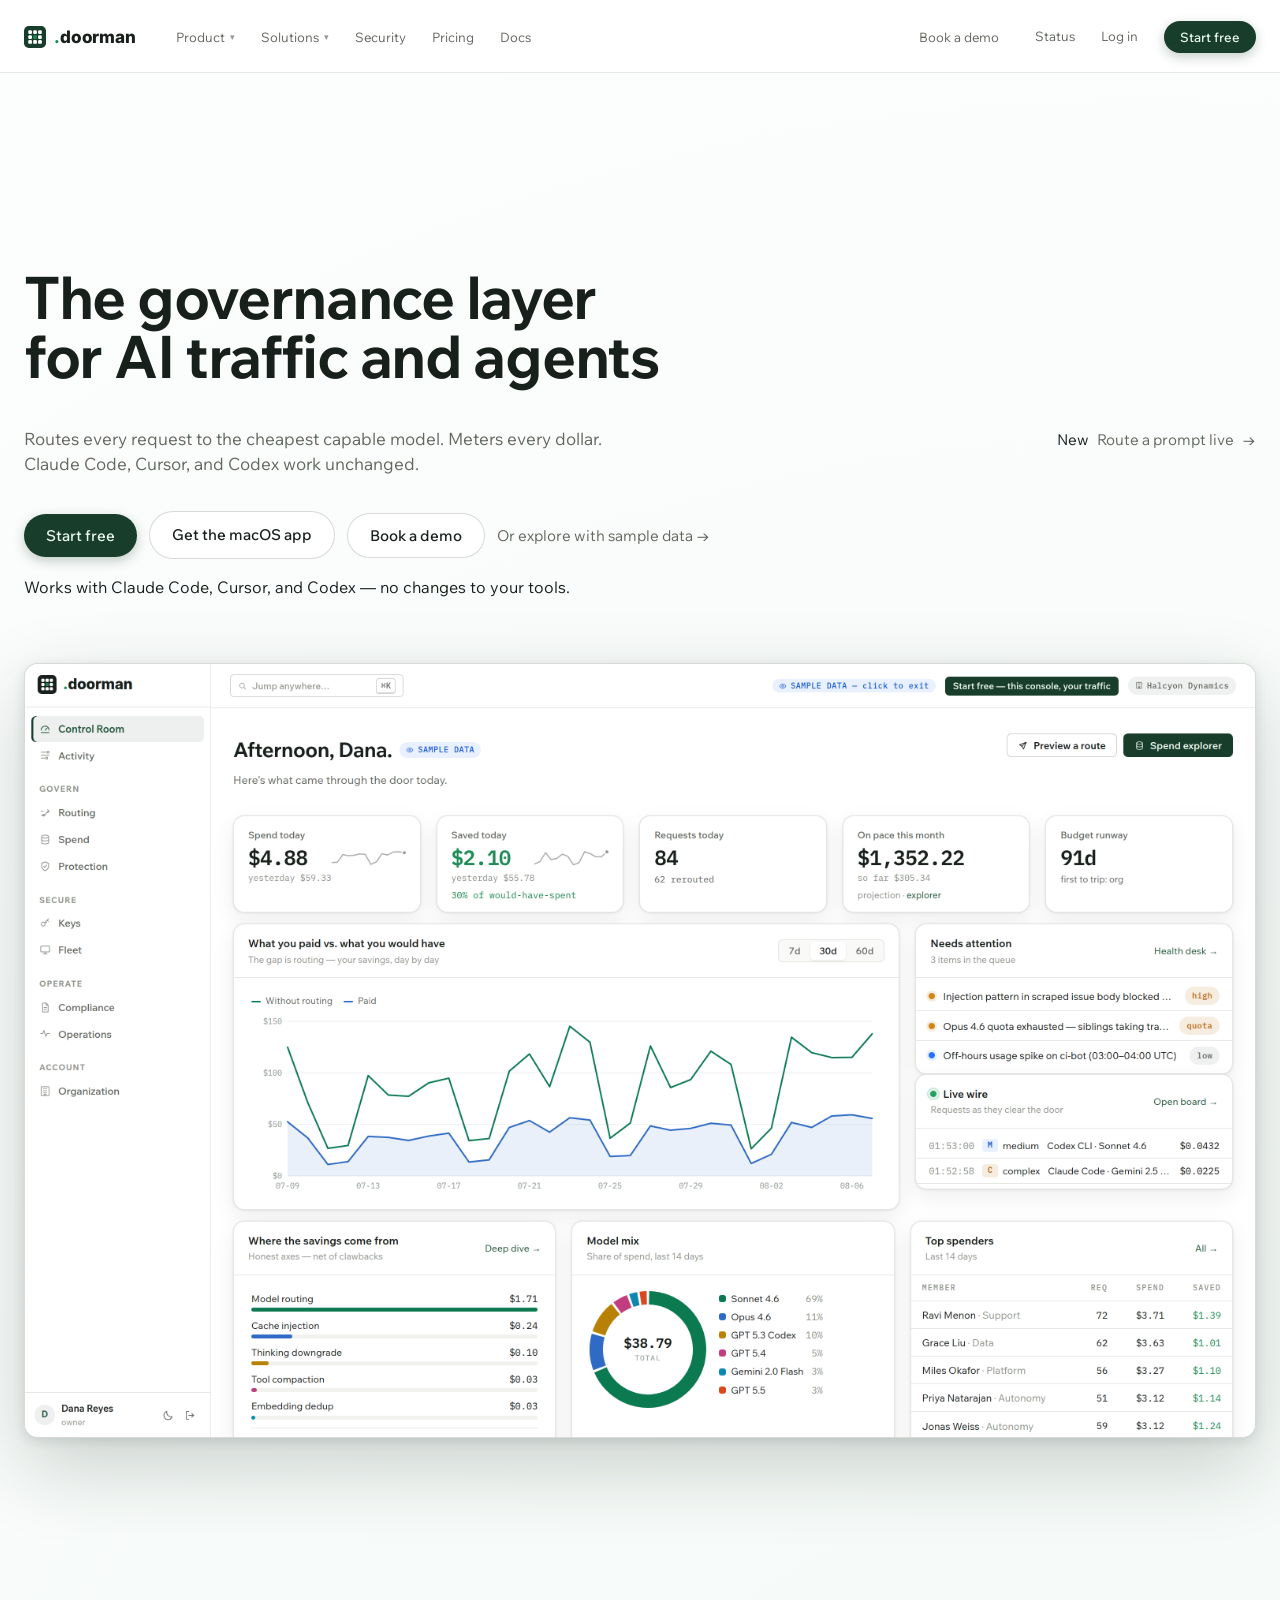
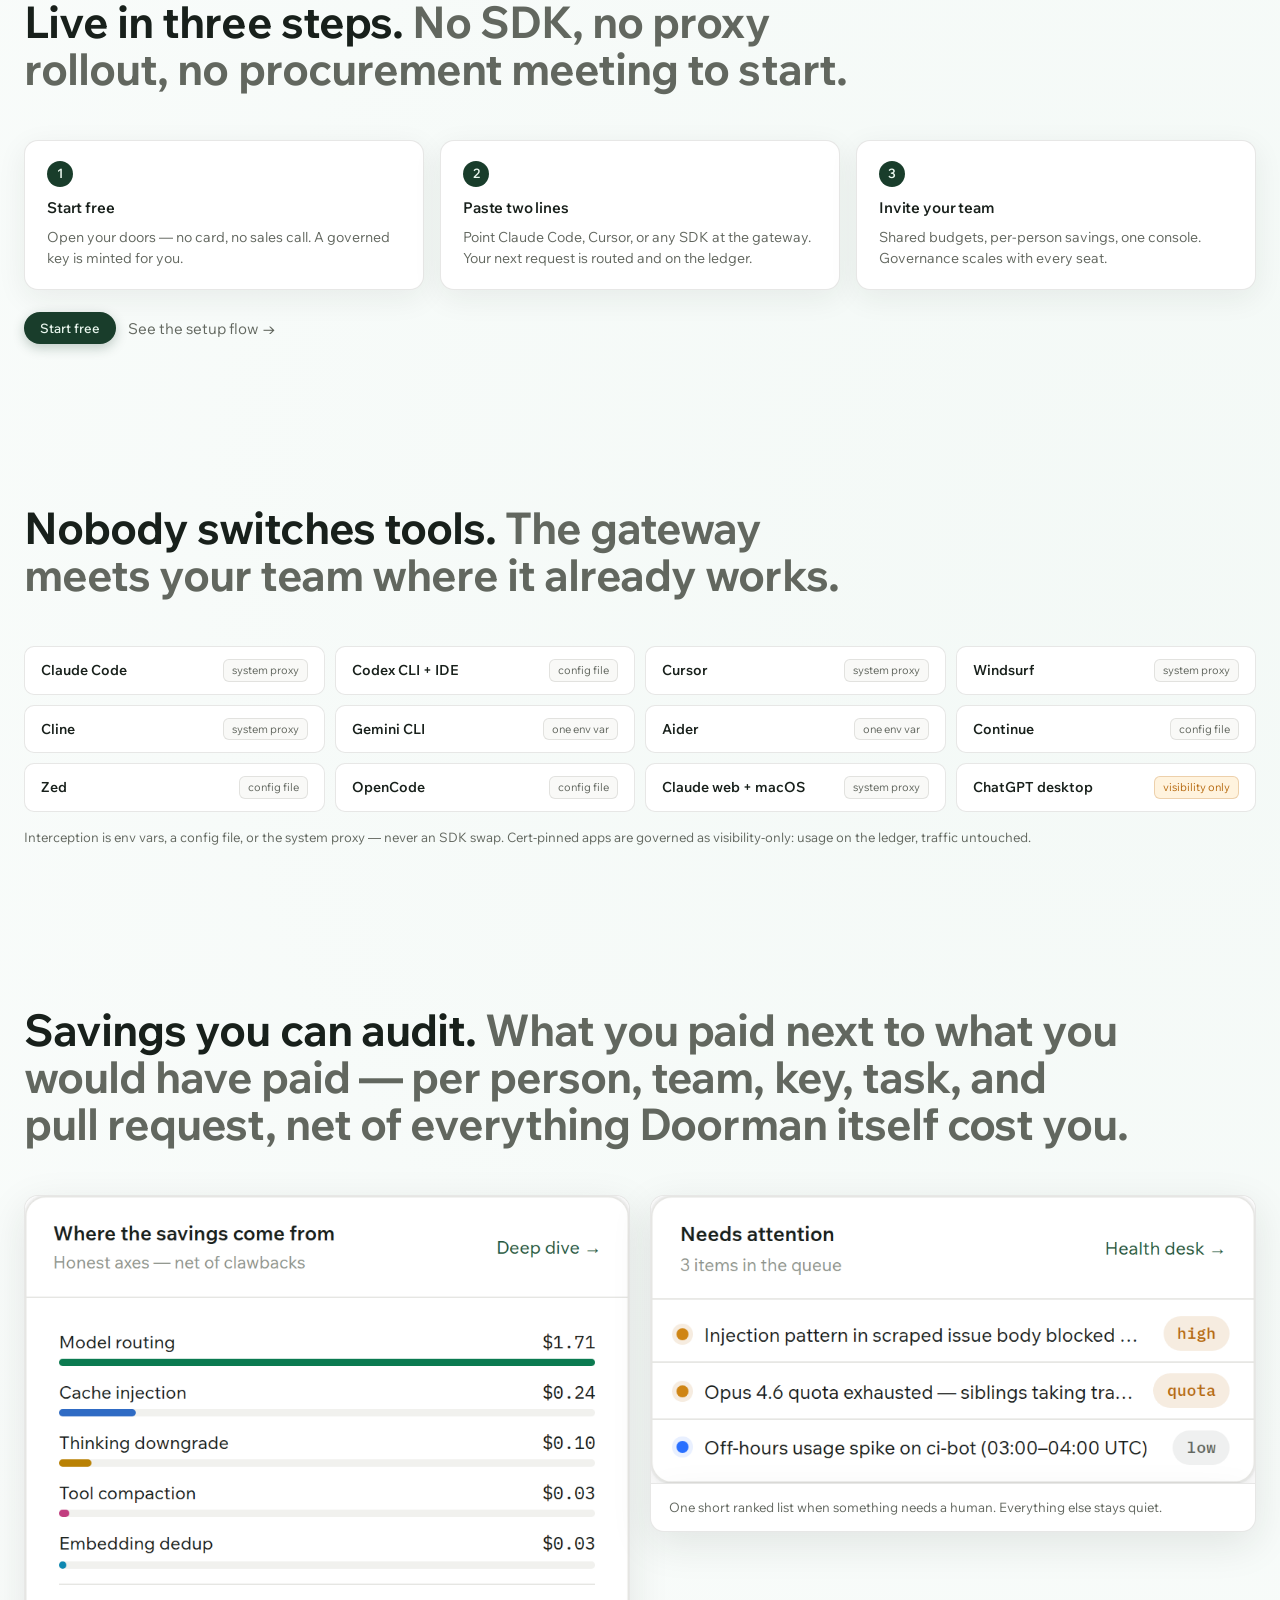
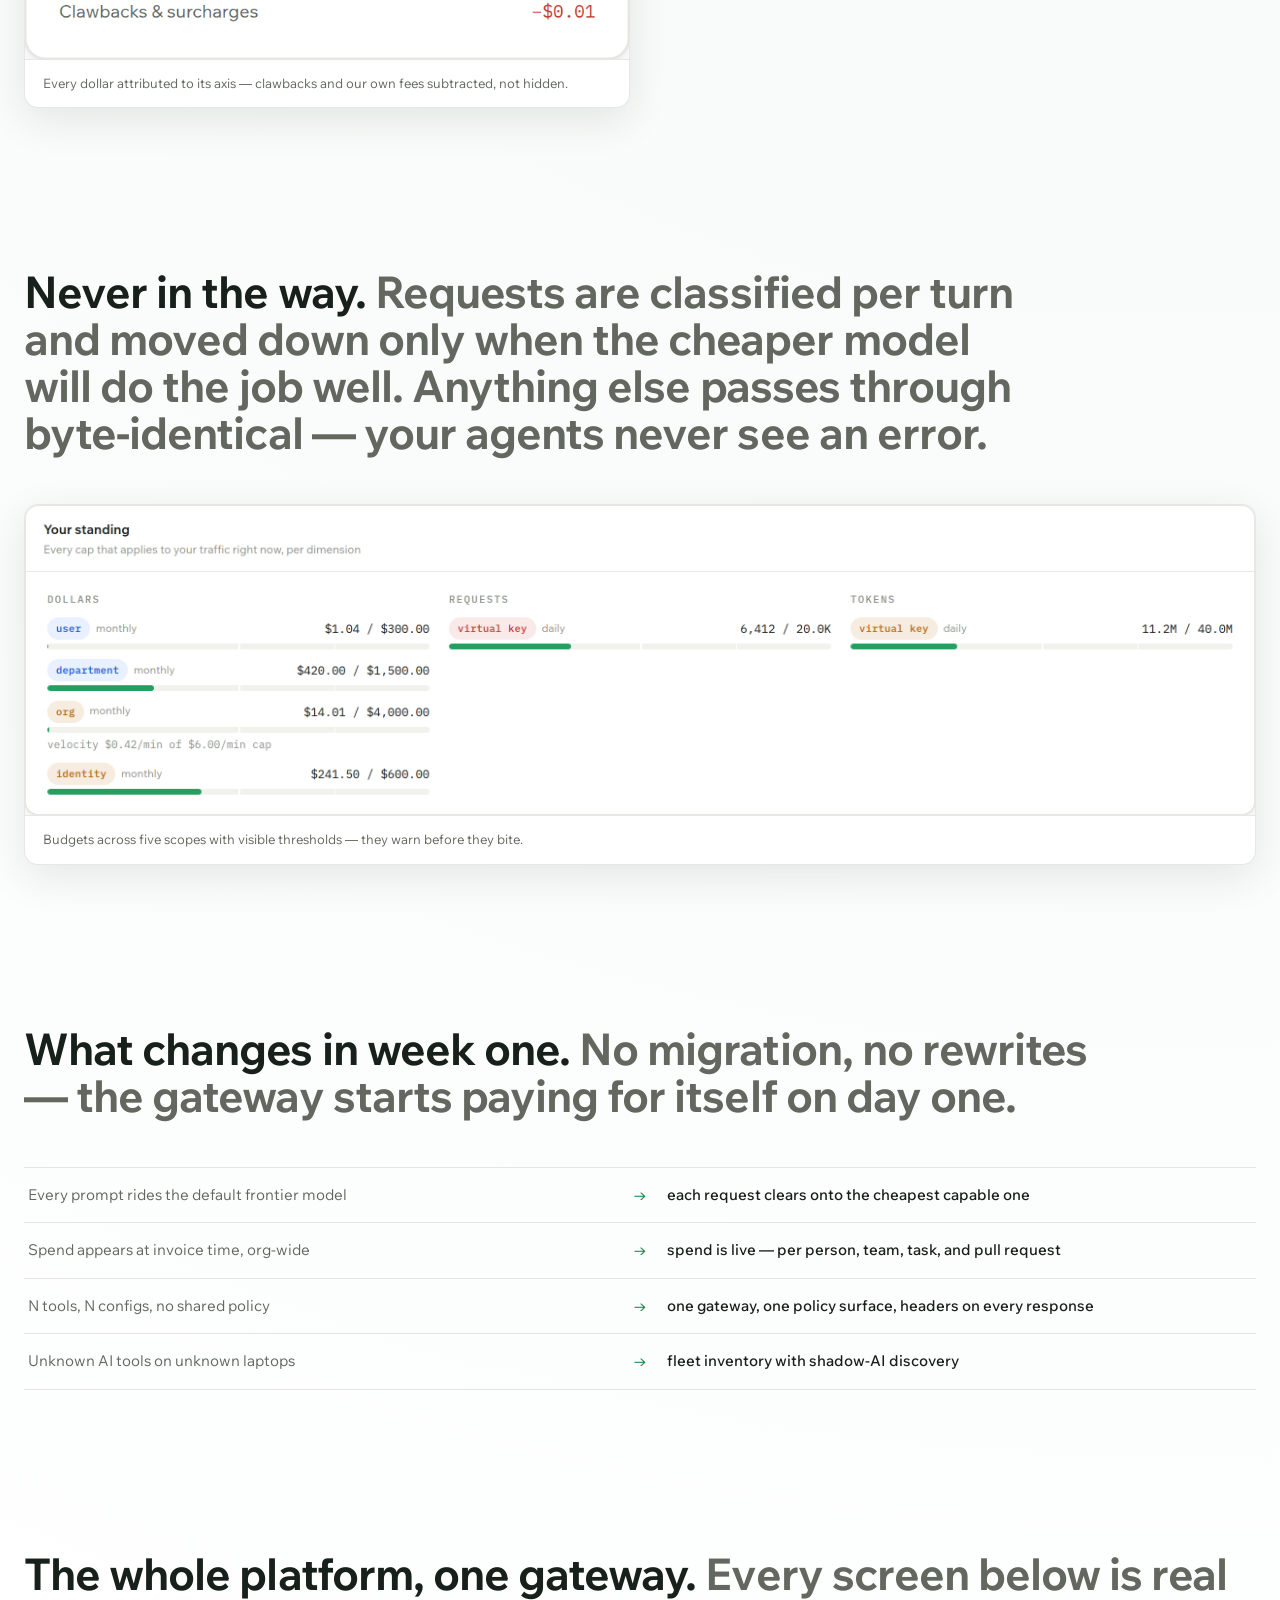
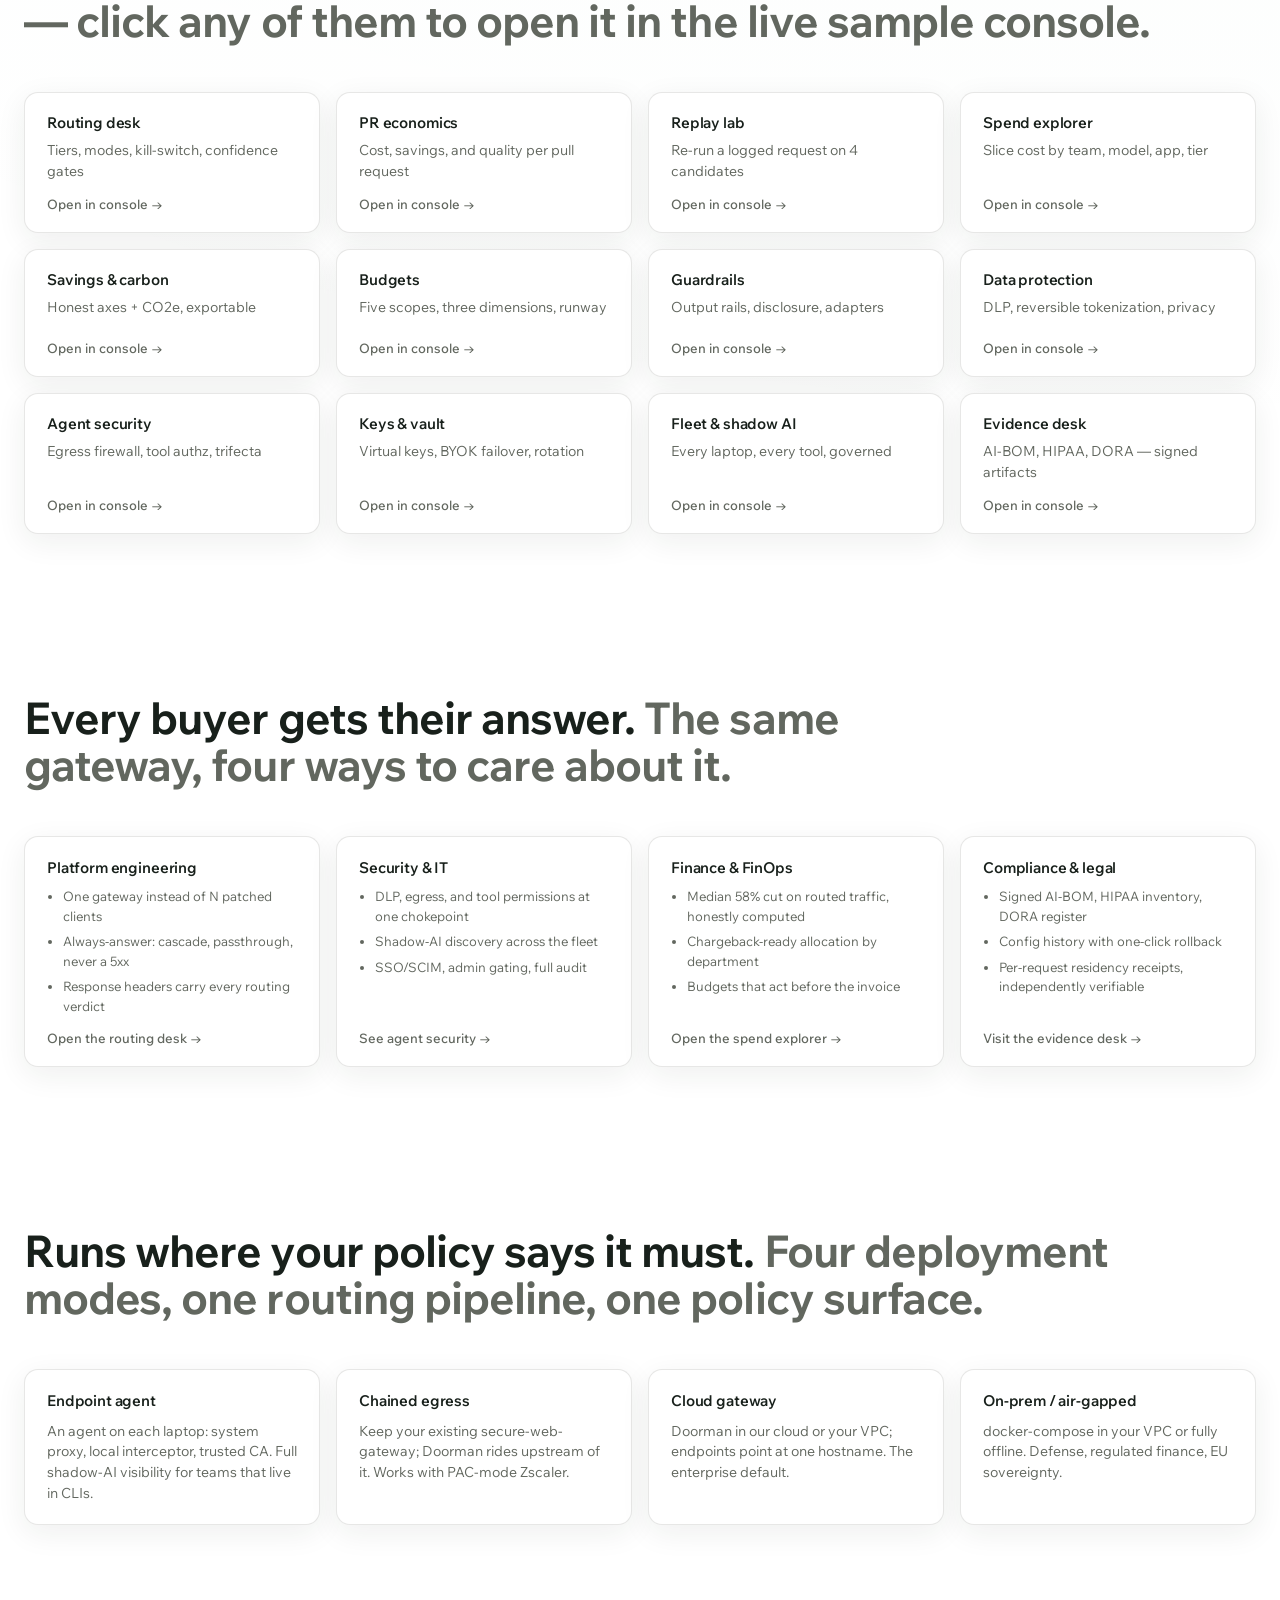
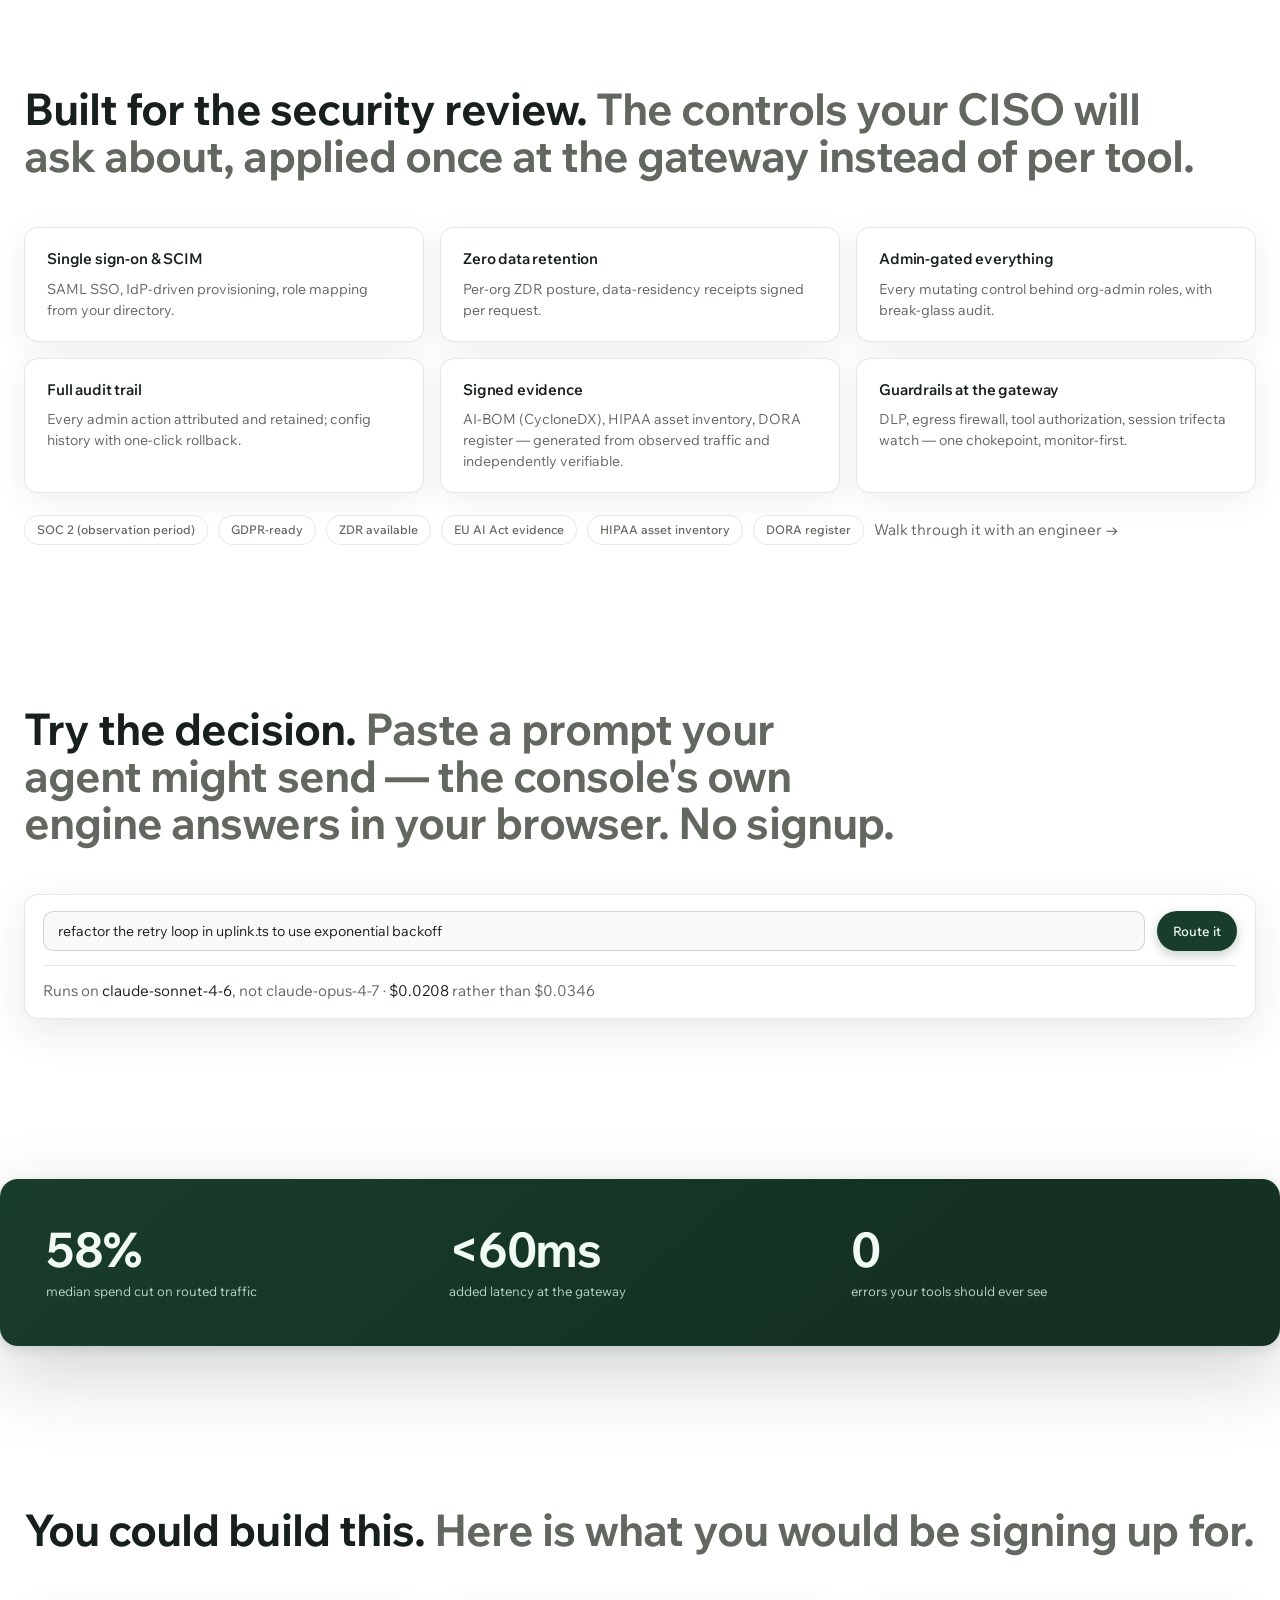
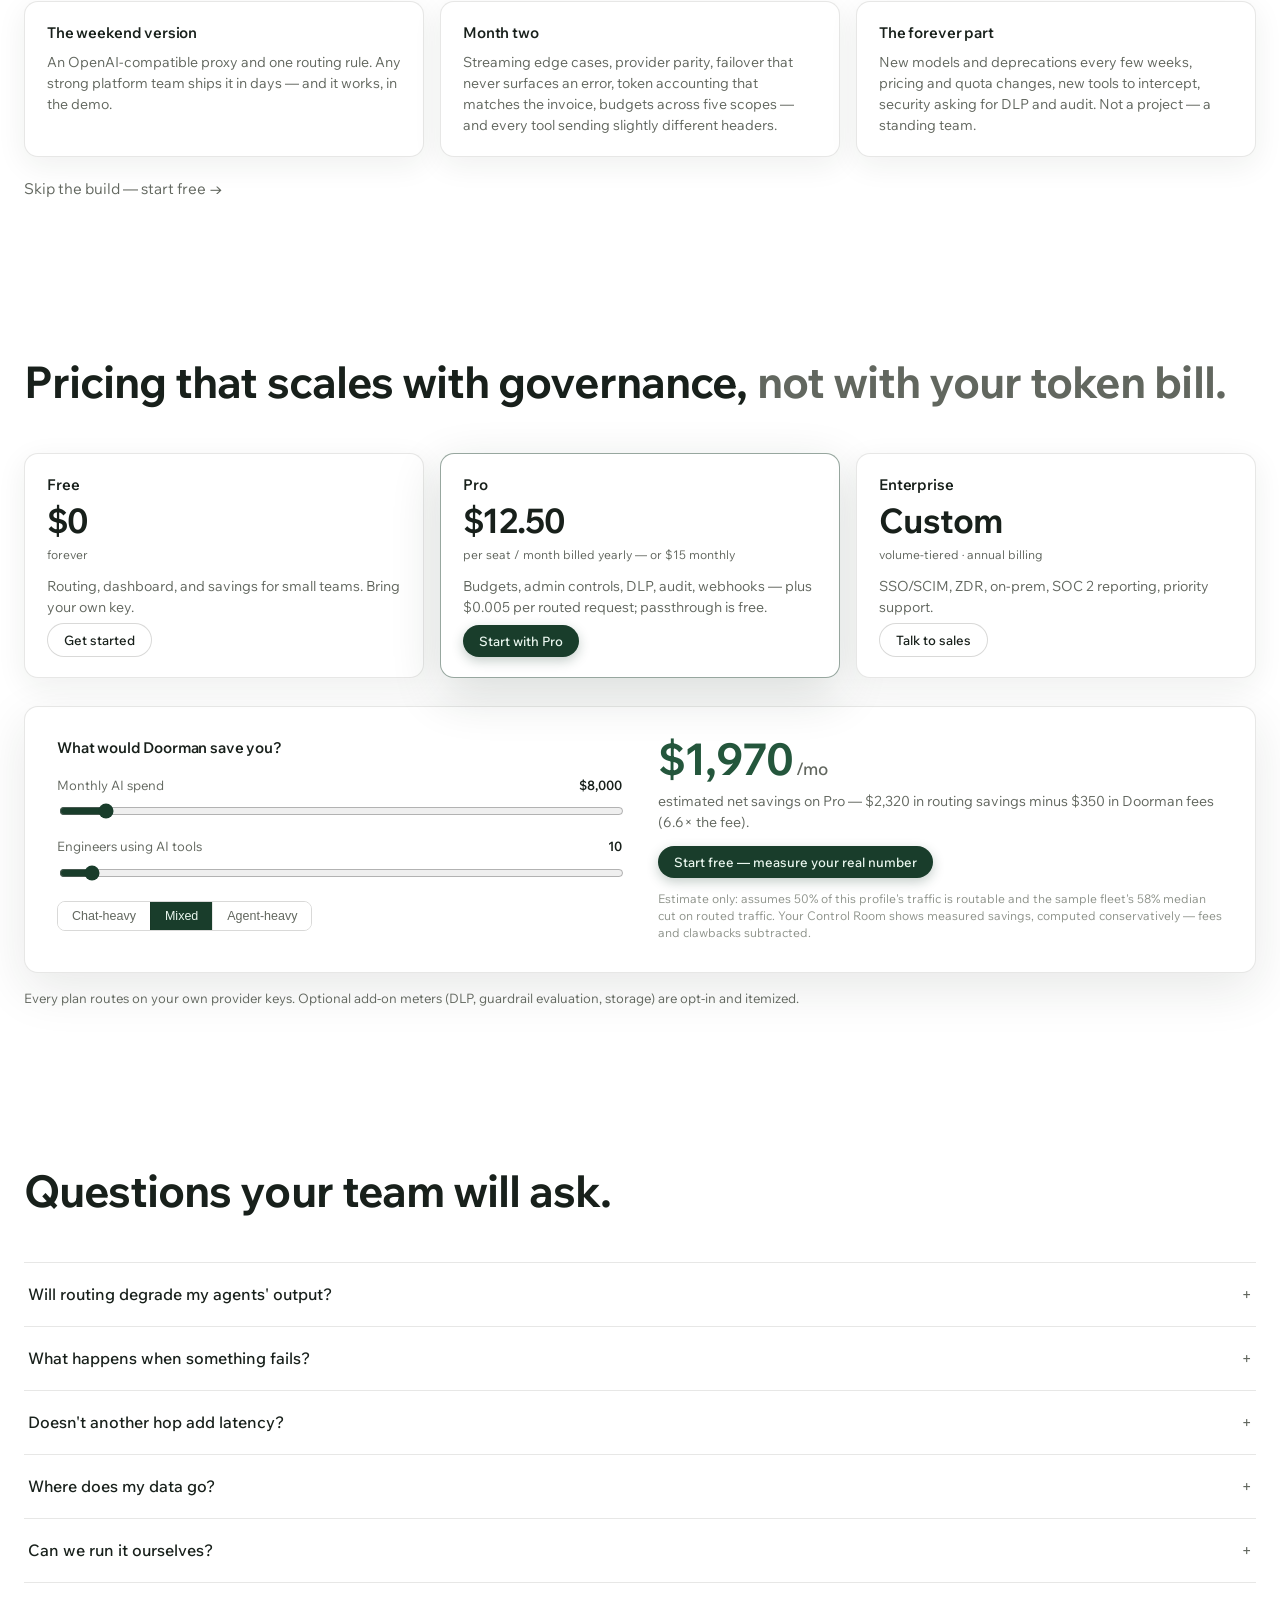
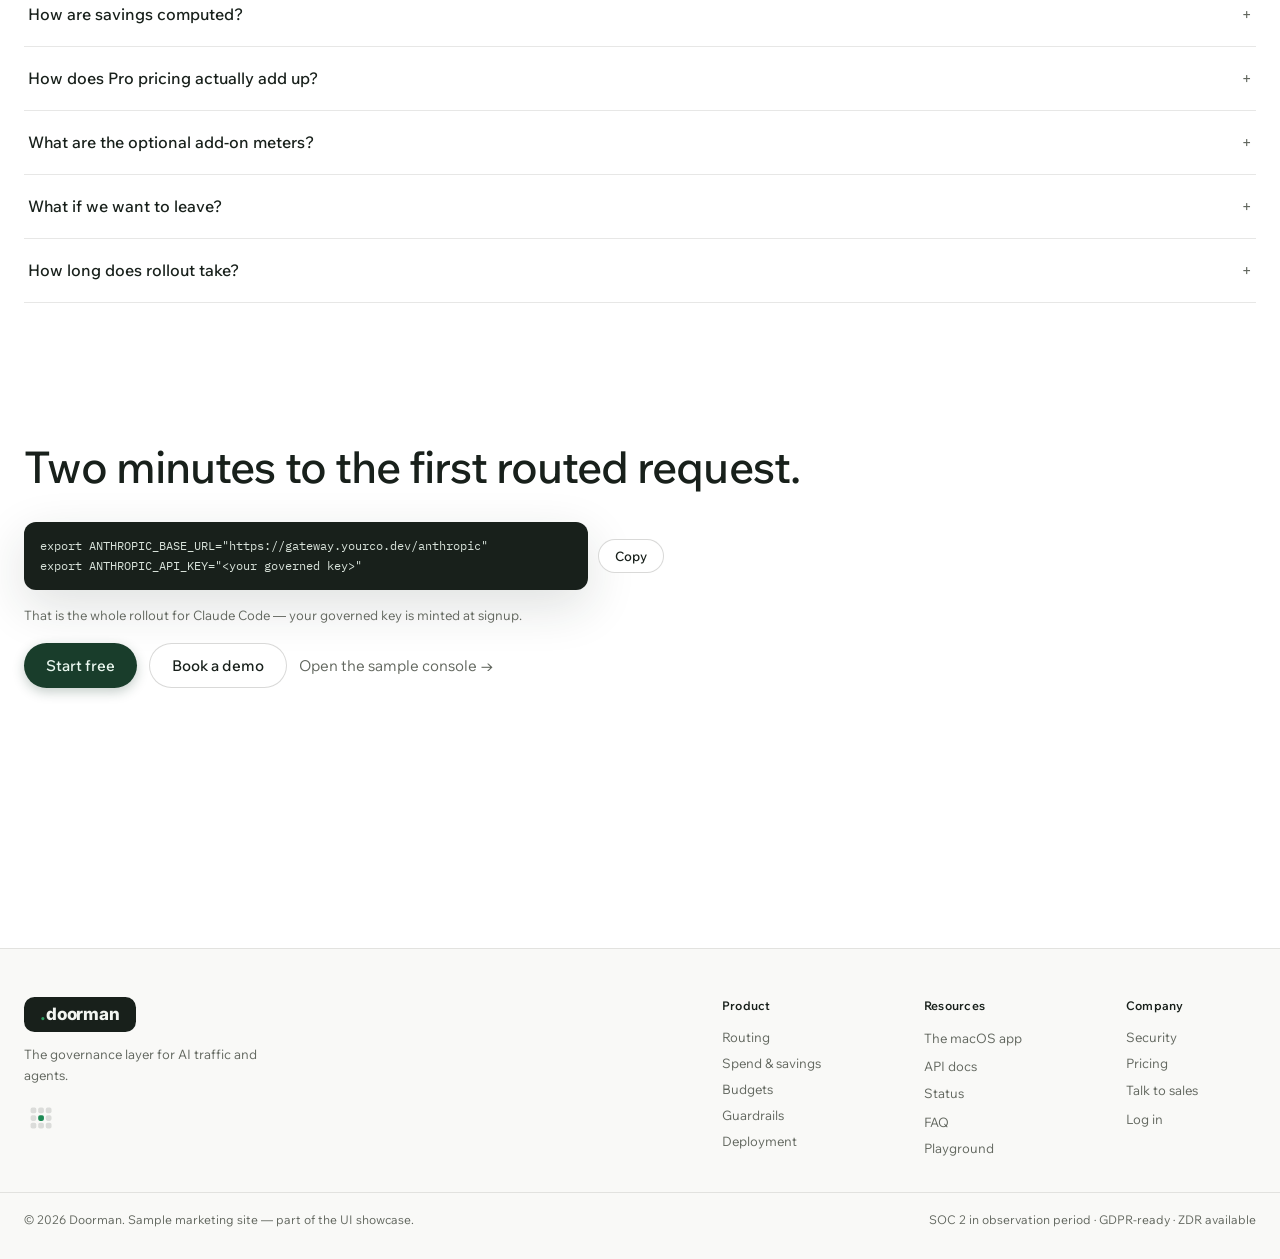
==== commit 55134685: "font final: Wix Madefor Text" ====
--- a/index.html
+++ b/index.html
@@ -20,14 +20,14 @@
     <meta name="twitter:image" content="https://tiago520.github.io/doorman-showcase/shots/control-room-day.png" />
     <link rel="preconnect" href="https://fonts.googleapis.com" />
     <link rel="preconnect" href="https://fonts.gstatic.com" crossorigin />
-    <!-- Plus Jakarta Sans: the measured OpenRouter UI face (user reference);
-         IBM Plex Mono stays the code face. -->
+    <!-- Wix Madefor Text (user pick, 2026-08-07) + Inter 800 (pinned wordmark)
+         + IBM Plex Mono (code). -->
     <link
-      href="https://fonts.googleapis.com/css2?family=Plus+Jakarta+Sans:wght@400;500;600;700;800&family=Inter:wght@400;500;600;700;800&family=Geist:wght@400;500;600;700;800&family=IBM+Plex+Mono:ital,wght@0,400;0,450;0,500;0,600;1,400&display=swap"
+      href="https://fonts.googleapis.com/css2?family=Inter:wght@800&family=Wix+Madefor+Text:wght@400;500;600;700;800&family=IBM+Plex+Mono:ital,wght@0,400;0,450;0,500;0,600;1,400&display=swap"
       rel="stylesheet"
     />
-    <script type="module" crossorigin src="./assets/index-WnvOarcp.js"></script>
-    <link rel="stylesheet" crossorigin href="./assets/index-CwDwptMs.css">
+    <script type="module" crossorigin src="./assets/index-DnHoI7-J.js"></script>
+    <link rel="stylesheet" crossorigin href="./assets/index-C9CXljGI.css">
   </head>
   <body>
     <div id="root"></div>
--- a/assets/index-C9CXljGI.css
+++ b/assets/index-C9CXljGI.css
@@ -0,0 +1 @@
+:root{--bg:#fff;--surface:#fff;--surface-2:#f9f9f7;--surface-3:#f1f1ee;--ink:#18201b;--ink-2:#62675f;--ink-3:#8f948c;--line:#e6e6e3;--line-2:#d2d3cf;--shadow:0 0 0 1px #14181408, 0 1px 3px #1418140f, 0 10px 28px #14181412;--shadow-lg:0 4px 12px #14181417, 0 16px 48px #14181424;--brand:#193d2b;--brand-ink:#24563c;--brand-hover:#24563c;--brand-soft:#193d2b14;--brand-ring:#193d2b59;--on-brand:#eaf7ef;--ok:#1e8a55;--ok-mark:#22a061;--ok-soft:#1e8a551f;--warn:#b66a10;--warn-mark:#cf8514;--warn-soft:#b66a1021;--danger:#c43c35;--danger-mark:#d2493f;--danger-soft:#c43c351c;--info:#175cd3;--info-mark:#2970ff;--info-soft:#2970ff1a;--neutral-soft:#4f5a5417;--s1:#0b7a50;--s2:#2f6bc4;--s3:#b98104;--s4:#c13d7f;--s5:#0e87b0;--s6:#d9481f;--s7:#7053d6;--s8:#6b7f1f;--seq-1:#5eb98e;--seq-2:#3aa578;--seq-3:#1c9063;--seq-4:#0b7a50;--seq-5:#086044;--seq-6:#064a35;--seq-7:#053827;--grid:#ecefeb;--axis:#d3d9d2;--tick:#909a93;--font-display:"Wix Madefor Text", -apple-system, BlinkMacSystemFont, system-ui, sans-serif;--font-body:"Wix Madefor Text", -apple-system, BlinkMacSystemFont, "Segoe UI", sans-serif;--font-mono:"IBM Plex Mono", ui-monospace, "SF Mono", Menlo, monospace;--r-sm:6px;--r-md:10px;--r-lg:14px;--sidebar-w:236px;--topbar-h:56px;--ease:cubic-bezier(.2, .7, .3, 1);--lightningcss-light:initial;--lightningcss-dark: ;color-scheme:light}[data-theme=night]{--bg:#0d1210;--surface:#161d19;--surface-2:#1a221d;--surface-3:#232d27;--ink:#e7ede9;--ink-2:#a6b3ab;--ink-3:#6e7d74;--line:#242d27;--line-2:#333f38;--shadow:0 0 0 1px #00000040, 0 1px 2px #0006, 0 4px 16px #00000059;--shadow-lg:0 4px 12px #00000080, 0 16px 48px #0000008c;--brand:#28a874;--brand-ink:#5ecb9d;--brand-hover:#31b57f;--brand-soft:#28a87424;--brand-ring:#28a87473;--on-brand:#05231a;--ok:#4cc48b;--ok-mark:#2fae72;--ok-soft:#2fae7229;--warn:#e0a63a;--warn-mark:#cf8d13;--warn-soft:#cf8d1326;--danger:#f07b6e;--danger-mark:#e05a4b;--danger-soft:#e05a4b26;--info:#7ba2f5;--info-mark:#5b86ef;--info-soft:#5b86ef26;--neutral-soft:#a6b3ab1f;--s1:#28a874;--s2:#5b8ce8;--s3:#b3830d;--s4:#d75f9e;--s5:#2b95c9;--s6:#e8663c;--s7:#8f7ae8;--s8:#8a9b35;--seq-1:#1e5f45;--seq-2:#277756;--seq-3:#319068;--seq-4:#3da87a;--seq-5:#55bd90;--seq-6:#7fd0aa;--seq-7:#abe2c7;--grid:#202a24;--axis:#333f38;--tick:#6e7d74;--lightningcss-light: ;--lightningcss-dark:initial;color-scheme:dark}*{box-sizing:border-box}html,body{height:100%;margin:0;padding:0}body{background:var(--bg);color:var(--ink);font-family:var(--font-body);-webkit-font-smoothing:antialiased;text-rendering:optimizelegibility;font-size:13px;line-height:1.5}#root{min-height:100vh}::selection{background:#1e8a552e}a{color:var(--brand-ink);text-decoration:none}a:hover{text-underline-offset:2px;text-decoration:underline}:focus-visible{outline:2px solid var(--brand-ring);outline-offset:2px;border-radius:4px}::-webkit-scrollbar{width:10px;height:10px}::-webkit-scrollbar-thumb{background:var(--line-2);border:2px solid var(--bg);border-radius:6px}::-webkit-scrollbar-track{background:0 0}@media (prefers-reduced-motion:reduce){*,:before,:after{transition-duration:.01ms!important;animation-duration:.01ms!important}}.h-display{font-family:var(--font-display);letter-spacing:-.02em;font-weight:700;line-height:1.12}h1,.h1{font-family:var(--font-display);letter-spacing:-.024em;margin:0;font-size:26px;font-weight:700}h2,.h2{font-family:var(--font-display);letter-spacing:-.01em;margin:0;font-size:16px;font-weight:600}h3,.h3{font-family:var(--font-body);margin:0;font-size:13.5px;font-weight:600}.overline{font-family:var(--font-mono);text-transform:uppercase;letter-spacing:.14em;color:var(--ink-3);font-size:10.5px;font-weight:500}.muted{color:var(--ink-2)}.faint{color:var(--ink-3)}.small{font-size:12px}.tiny{font-size:11px}.mono{font-family:var(--font-mono)}.num{font-family:var(--font-mono);font-variant-numeric:tabular-nums}.right{text-align:right}.center{text-align:center}.nowrap{white-space:nowrap}.ellipsis{text-overflow:ellipsis;white-space:nowrap;overflow:hidden}.pos{color:var(--ok)}.neg{color:var(--danger)}.brand-ink{color:var(--brand-ink)}.row{align-items:center;display:flex}.col{flex-direction:column;display:flex}.wrap{flex-wrap:wrap}.flex1{flex:auto;min-width:0}.gap2{gap:2px}.gap4{gap:4px}.gap6{gap:6px}.gap8{gap:8px}.gap10{gap:10px}.gap12{gap:12px}.gap16{gap:16px}.gap20{gap:20px}.gap24{gap:24px}.between{justify-content:space-between}.end{justify-content:flex-end}.top{align-items:flex-start}.baseline{align-items:baseline}.grid{gap:20px;display:grid}.grid.cols-2{grid-template-columns:repeat(2,minmax(0,1fr))}.grid.cols-3{grid-template-columns:repeat(3,minmax(0,1fr))}.grid.cols-4{grid-template-columns:repeat(4,minmax(0,1fr))}.grid.cols-5{grid-template-columns:repeat(5,minmax(0,1fr))}.grid.cols-6{grid-template-columns:repeat(6,minmax(0,1fr))}@media (width<=1280px){.grid.cols-4,.grid.cols-5,.grid.cols-6{grid-template-columns:repeat(3,minmax(0,1fr))}}@media (width<=980px){.grid.cols-3,.grid.cols-4,.grid.cols-5,.grid.cols-6{grid-template-columns:repeat(2,minmax(0,1fr))}}@media (width<=680px){.grid.cols-2,.grid.cols-3,.grid.cols-4,.grid.cols-5,.grid.cols-6{grid-template-columns:1fr}}.shell{min-height:100vh;display:flex}.sidebar{width:var(--sidebar-w);flex:0 0 var(--sidebar-w);background:var(--bg);border-right:1px solid var(--line);z-index:30;flex-direction:column;height:100vh;display:flex;position:sticky;top:0}.sidebar-head{border-bottom:1px solid var(--line);padding:14px 16px 10px}.sidebar-nav{flex:1;padding:10px 8px 16px;overflow-y:auto}.sidebar-foot{border-top:1px solid var(--line);padding:10px 12px}.nav-group{margin-bottom:4px}.nav-group-label{font-family:var(--font-mono);text-transform:uppercase;letter-spacing:.16em;color:var(--ink-3);-webkit-user-select:none;user-select:none;padding:10px 10px 4px;font-size:10px;font-weight:500}.nav-item{border-radius:var(--r-sm);color:var(--ink-2);cursor:pointer;text-align:left;width:100%;transition:background .12s var(--ease), color .12s var(--ease);background:0 0;border:none;align-items:center;gap:9px;margin:1px 0;padding:6px 10px;font-size:13px;font-weight:450;text-decoration:none;display:flex}.nav-item:hover{background:var(--surface-3);color:var(--ink);text-decoration:none}.nav-item.active{background:var(--brand-soft);color:var(--brand-ink);box-shadow:inset 2.5px 0 0 var(--brand);font-weight:550}.nav-item.active .nav-ico{color:var(--brand-ink)}.nav-ico{width:15px;height:15px;color:var(--ink-3);flex:0 0 15px;display:inline-flex}.nav-badge{font-family:var(--font-mono);background:var(--surface-3);color:var(--ink-3);border-radius:99px;margin-left:auto;padding:1px 6px;font-size:10px}.topbar{height:var(--topbar-h);border-bottom:1px solid var(--line);background:color-mix(in srgb, var(--bg) 88%, transparent);-webkit-backdrop-filter:blur(8px);backdrop-filter:blur(8px);z-index:20;align-items:center;gap:12px;padding:0 24px;display:flex;position:sticky;top:0}.subnav{border-bottom:1px solid var(--line);background:var(--surface);scrollbar-width:none;align-items:center;gap:2px;padding:0 24px;display:flex;overflow-x:auto}.subnav::-webkit-scrollbar{display:none}.subnav a{color:var(--ink-2);white-space:nowrap;border-bottom:2px solid #0000;margin-bottom:-1px;padding:9px 12px;font-size:12.5px;font-weight:500;text-decoration:none;transition:color .12s}.subnav a:hover{color:var(--ink);text-decoration:none}.subnav a.on{color:var(--brand-ink);border-bottom-color:var(--brand);font-weight:600}.main{flex-direction:column;flex:1;min-width:0;display:flex}.page{width:100%;max-width:1480px;margin:0 auto;padding:32px 28px 44px}.page-header{margin-bottom:20px}.page-title-row{flex-wrap:wrap;justify-content:space-between;align-items:flex-start;gap:16px;display:flex}.page-desc{color:var(--ink-2);max-width:760px;margin-top:6px;font-size:14px;line-height:1.6}.card{background:var(--surface);border:1px solid var(--line);border-radius:var(--r-lg);box-shadow:var(--shadow)}.card-pad{padding:20px 22px}.card-head{border-bottom:1px solid var(--line);justify-content:space-between;align-items:center;gap:12px;padding:13px 18px;display:flex}.card-head .select{width:auto;min-width:132px}.card-head .input{width:auto}.card-title{font-family:var(--font-display);letter-spacing:0;font-size:13.5px;font-weight:600}.card-sub{color:var(--ink-3);margin-top:1px;font-size:11.5px}.well{background:var(--surface-2);border:1px solid var(--line);border-radius:var(--r-md);padding:12px 14px}.stat{min-width:0;padding:14px 18px 12px}.stat-label{color:var(--ink-2);align-items:center;gap:6px;font-size:12px;font-weight:450;display:flex}.stat-value{font-family:var(--font-mono);letter-spacing:-.02em;color:var(--ink);margin-top:4px;font-size:26px;font-weight:600;line-height:1.2}.stat-value .unit{color:var(--ink-3);font-size:15px;font-weight:450}.stat-delta{align-items:center;gap:6px;margin-top:3px;font-size:11.5px;display:flex}.hero-num{font-family:var(--font-mono);letter-spacing:-.03em;font-size:48px;font-weight:600;line-height:1.05}.btn{font-family:var(--font-body);border-radius:var(--r-sm);cursor:pointer;white-space:nowrap;transition:background .12s var(--ease), border-color .12s var(--ease), color .12s var(--ease), transform 60ms;-webkit-user-select:none;user-select:none;border:1px solid #0000;justify-content:center;align-items:center;gap:7px;padding:6px 13px;font-size:12.5px;font-weight:550;text-decoration:none;display:inline-flex}.btn:active{transform:translateY(.5px)}.btn:disabled{opacity:.5;cursor:not-allowed}.btn-primary{background:var(--brand);color:var(--on-brand)}.btn-primary:hover{background:var(--brand-hover)}.btn-secondary{background:var(--surface);color:var(--ink);border-color:var(--line-2)}.btn-secondary:hover{background:var(--surface-3)}.btn-ghost{color:var(--ink-2);background:0 0}.btn-ghost:hover{background:var(--surface-3);color:var(--ink)}.btn-danger{color:var(--danger);border-color:color-mix(in srgb, var(--danger-mark) 45%, transparent);background:0 0}.btn-danger:hover{background:var(--danger-soft)}.btn-sm{border-radius:5px;padding:3.5px 9px;font-size:11.5px}.btn-lg{border-radius:var(--r-md);padding:9px 20px;font-size:13.5px}.iconbtn{border-radius:var(--r-sm);width:28px;height:28px;color:var(--ink-2);cursor:pointer;background:0 0;border:none;justify-content:center;align-items:center;display:inline-flex}.iconbtn:hover{background:var(--surface-3);color:var(--ink)}.badge{font-family:var(--font-mono);letter-spacing:.02em;white-space:nowrap;border:1px solid #0000;border-radius:99px;align-items:center;gap:5px;padding:2px 8px;font-size:10.5px;font-weight:500;display:inline-flex}.badge.ok{background:var(--ok-soft);color:var(--ok)}.badge.warn{background:var(--warn-soft);color:var(--warn)}.badge.danger{background:var(--danger-soft);color:var(--danger)}.badge.info{background:var(--info-soft);color:var(--info)}.badge.neutral{background:var(--neutral-soft);color:var(--ink-2)}.badge.brand{background:var(--brand-soft);color:var(--brand-ink)}.badge.outline{border-color:var(--line-2);color:var(--ink-2);background:0 0}.lamp{border-radius:99px;flex:0 0 8px;width:8px;height:8px;position:relative}.lamp.ok{background:var(--ok-mark);box-shadow:0 0 0 3px var(--ok-soft)}.lamp.warn{background:var(--warn-mark);box-shadow:0 0 0 3px var(--warn-soft)}.lamp.danger{background:var(--danger-mark);box-shadow:0 0 0 3px var(--danger-soft)}.lamp.info{background:var(--info-mark);box-shadow:0 0 0 3px var(--info-soft)}.lamp.neutral{background:var(--ink-3);box-shadow:0 0 0 3px var(--neutral-soft)}.lamp.pulse:after{content:"";opacity:0;border:1.5px solid;border-radius:99px;animation:2.2s ease-out infinite lampPulse;position:absolute;inset:-3px}.lamp.ok.pulse:after{color:var(--ok-mark)}.lamp.danger.pulse:after{color:var(--danger-mark)}@keyframes lampPulse{0%{opacity:.7;transform:scale(.6)}70%{opacity:0;transform:scale(1.5)}to{opacity:0}}.tier-plate{font-family:var(--font-mono);letter-spacing:.02em;border:1px solid #0000;border-radius:4px;justify-content:center;align-items:center;width:20px;height:17px;font-size:10px;font-weight:600;display:inline-flex}.tier-plate.simple{background:var(--neutral-soft);color:var(--ink-2)}.tier-plate.medium{background:var(--info-soft);color:var(--info)}.tier-plate.complex{background:var(--warn-soft);color:var(--warn)}.tier-plate.max{background:var(--danger-soft);color:var(--danger)}.table-wrap{border-radius:0 0 var(--r-lg) var(--r-lg);overflow-x:auto}table.tbl{border-collapse:collapse;width:100%;font-size:12.5px}.tbl thead th{font-family:var(--font-mono);text-transform:uppercase;letter-spacing:.12em;color:var(--ink-3);text-align:left;border-bottom:1px solid var(--line);white-space:nowrap;background:var(--surface);z-index:1;padding:8px 14px;font-size:10px;font-weight:500;position:sticky;top:0}.tbl thead th.sortable{cursor:pointer;-webkit-user-select:none;user-select:none}.tbl thead th.sortable:hover{color:var(--ink)}.tbl tbody td{border-bottom:1px solid var(--line);vertical-align:middle;padding:7px 14px}.tbl tbody tr:last-child td{border-bottom:none}.tbl tbody tr{transition:background 90ms}.tbl tbody tr:hover{background:var(--surface-2)}.tbl tbody tr.clickable{cursor:pointer}.tbl .num{font-size:12px}.tbl-empty{text-align:center;color:var(--ink-3);padding:32px}.field{flex-direction:column;gap:5px;min-width:0;display:flex}.field-label{color:var(--ink);align-items:center;gap:6px;font-size:12px;font-weight:550;display:flex}.field-hint{color:var(--ink-3);font-size:11.5px}.input,.select,textarea.input{font-family:var(--font-body);color:var(--ink);background:var(--surface);border:1px solid var(--line-2);border-radius:var(--r-sm);width:100%;padding:7px 10px;font-size:13px;transition:border-color .12s,box-shadow .12s}.input.mono{font-family:var(--font-mono);font-size:12.5px}.input:focus,.select:focus,textarea.input:focus{border-color:var(--brand);box-shadow:0 0 0 3px var(--brand-soft);outline:none}.input::placeholder{color:var(--ink-3)}.select{appearance:none;background-image:linear-gradient(45deg, transparent 50%, var(--ink-3) 50%), linear-gradient(135deg, var(--ink-3) 50%, transparent 50%);background-position:calc(100% - 16px) 55%,calc(100% - 11px) 55%;background-repeat:no-repeat;background-size:5px 5px;padding-right:28px}.toggle{background:var(--line-2);cursor:pointer;width:34px;height:19px;transition:background .14s var(--ease);border:none;border-radius:99px;flex:0 0 34px;position:relative}.toggle:after{content:"";background:var(--surface);width:15px;height:15px;transition:transform .14s var(--ease);border-radius:99px;position:absolute;top:2px;left:2px;box-shadow:0 1px 2px #00000040}.toggle.on{background:var(--brand)}.toggle.on:after{transform:translate(15px)}.toggle:disabled{opacity:.5;cursor:not-allowed}.seg{background:var(--surface-2);border:1px solid var(--line);border-radius:var(--r-sm);gap:2px;padding:2px;display:inline-flex}.seg button{font-family:var(--font-body);color:var(--ink-2);cursor:pointer;background:0 0;border:none;border-radius:4px;padding:4px 11px;font-size:12px;font-weight:500;transition:background .12s,color .12s}.seg button.on{background:var(--surface);color:var(--ink);box-shadow:0 1px 2px #00000014}.seg button:hover:not(.on){color:var(--ink)}.modal-backdrop{-webkit-backdrop-filter:blur(2px);backdrop-filter:blur(2px);z-index:100;animation:fadeIn .14s var(--ease);background:#14120e73;justify-content:center;align-items:flex-start;padding:8vh 20px 20px;display:flex;position:fixed;inset:0}.modal{background:var(--surface);border:1px solid var(--line);border-radius:var(--r-lg);box-shadow:var(--shadow-lg);width:100%;max-width:560px;max-height:82vh;animation:riseIn .16s var(--ease);flex-direction:column;display:flex;overflow:hidden}.modal.wide{max-width:860px}.modal-body{padding:18px;overflow-y:auto}.modal-foot{border-top:1px solid var(--line);justify-content:flex-end;gap:8px;padding:12px 18px;display:flex}.drawer-backdrop{z-index:100;animation:fadeIn .14s var(--ease);background:#14120e59;position:fixed;inset:0}.drawer{z-index:101;background:var(--surface);border-left:1px solid var(--line);width:min(560px,92vw);box-shadow:var(--shadow-lg);animation:slideIn .18s var(--ease);flex-direction:column;display:flex;position:fixed;top:0;bottom:0;right:0}.drawer-body{flex:1;padding:18px;overflow-y:auto}@keyframes fadeIn{0%{opacity:0}}@keyframes riseIn{0%{opacity:0;transform:translateY(10px)scale(.99)}}@keyframes slideIn{0%{opacity:.5;transform:translate(24px)}}.toast-stack{z-index:200;flex-direction:column;gap:8px;display:flex;position:fixed;bottom:18px;right:18px}.toast{background:var(--ink);color:var(--bg);border-radius:var(--r-md);box-shadow:var(--shadow-lg);max-width:380px;animation:riseIn .16s var(--ease);align-items:center;gap:10px;padding:10px 14px;font-size:12.5px;font-weight:500;display:flex}.toast.err{background:var(--danger-mark);color:#fff}.banner{border-radius:var(--r-md);border:1px solid;align-items:center;gap:10px;padding:8px 14px;font-size:12.5px;display:flex}.banner.warn{background:var(--warn-soft);border-color:color-mix(in srgb, var(--warn-mark) 35%, transparent);color:var(--warn)}.banner.info{background:var(--info-soft);border-color:color-mix(in srgb, var(--info-mark) 30%, transparent);color:var(--info)}.banner.danger{background:var(--danger-soft);border-color:color-mix(in srgb, var(--danger-mark) 32%, transparent);color:var(--danger)}.skl{background:linear-gradient(100deg, var(--surface-2) 40%, var(--surface-3) 50%, var(--surface-2) 60%);border-radius:var(--r-sm);background-size:200% 100%;min-height:12px;animation:1.4s linear infinite shimmer}@keyframes shimmer{to{background-position:-200% 0}}.empty{text-align:center;color:var(--ink-2);flex-direction:column;justify-content:center;align-items:center;gap:8px;padding:44px 24px;display:flex}.empty svg{opacity:.5}.empty .empty-title{font-family:var(--font-display);color:var(--ink);font-size:14px;font-weight:600}.meter{background:var(--surface-3);border-radius:99px;height:6px;position:relative;overflow:hidden}.meter>i{background:var(--brand);height:100%;transition:width .4s var(--ease);border-radius:99px;display:block}.meter.ok>i{background:var(--ok-mark)}.meter.warn>i{background:var(--warn-mark)}.meter.danger>i{background:var(--danger-mark)}.meter .tick{background:var(--surface);opacity:.9;width:1.5px;position:absolute;top:0;bottom:0}.stat-prev{color:var(--ink-3);font-size:11px;font-family:var(--font-mono);margin-top:2px}.code{font-family:var(--font-mono);background:var(--surface-2);border:1px solid var(--line);border-radius:var(--r-md);white-space:pre;padding:12px 14px;font-size:12px;line-height:1.6;position:relative;overflow-x:auto}kbd{font-family:var(--font-mono);border:1px solid var(--line-2);background:var(--surface);color:var(--ink-2);border-bottom-width:2px;border-radius:4px;padding:1.5px 5px;font-size:10.5px}.tabs{border-bottom:1px solid var(--line);gap:2px;margin-bottom:16px;display:flex;overflow-x:auto}.tabs button{font-family:var(--font-body);color:var(--ink-2);cursor:pointer;white-space:nowrap;background:0 0;border:none;border-bottom:2px solid #0000;margin-bottom:-1px;padding:8px 13px;font-size:12.5px;font-weight:500;transition:color .12s}.tabs button:hover{color:var(--ink)}.tabs button.on{color:var(--brand-ink);border-bottom-color:var(--brand);font-weight:600}.kv{grid-template-columns:minmax(120px,max-content) 1fr;gap:6px 18px;font-size:12.5px;display:grid}.kv dt{color:var(--ink-3)}.kv dd{color:var(--ink);overflow-wrap:anywhere;min-width:0;margin:0}.palette-backdrop{z-index:150;background:#14120e66;justify-content:center;align-items:flex-start;padding-top:14vh;animation:.1s fadeIn;display:flex;position:fixed;inset:0}.palette{background:var(--surface);border:1px solid var(--line);border-radius:var(--r-lg);width:min(600px,92vw);box-shadow:var(--shadow-lg);animation:riseIn .13s var(--ease);overflow:hidden}.palette input{width:100%;font-family:var(--font-body);color:var(--ink);border:none;border-bottom:1px solid var(--line);background:0 0;outline:none;padding:14px 18px;font-size:14.5px}.palette-list{max-height:46vh;padding:6px;overflow-y:auto}.palette-item{border-radius:var(--r-sm);cursor:pointer;color:var(--ink-2);align-items:center;gap:10px;padding:8px 12px;font-size:13px;display:flex}.palette-item.hot{background:var(--brand-soft);color:var(--brand-ink)}.palette-item .crumb{font-family:var(--font-mono);color:var(--ink-3);margin-left:auto;font-size:10px}.viztip{z-index:300;pointer-events:none;background:var(--ink);color:var(--bg);box-shadow:var(--shadow-lg);border-radius:7px;max-width:300px;padding:7px 10px;font-size:11.5px;line-height:1.45;position:fixed}.viztip .tt-title{font-family:var(--font-mono);opacity:.7;margin-bottom:3px;font-size:10px}.viztip .tt-row{justify-content:space-between;align-items:center;gap:6px;display:flex}.viztip .tt-row .num{font-family:var(--font-mono)}.viztip .sw{border-radius:2px;flex:0 0 7px;width:7px;height:7px;display:inline-block}.legend{color:var(--ink-2);flex-wrap:wrap;gap:4px 14px;font-size:11.5px;display:flex}.legend .lg-item{cursor:default;align-items:center;gap:6px;display:inline-flex}.legend .sw{border-radius:3px;width:9px;height:9px;display:inline-block}.legend .lg-line{border-radius:2px;width:12px;height:2px;display:inline-block}.steps{align-items:center;gap:8px;display:flex}.step{color:var(--ink-3);align-items:center;gap:8px;font-size:12px;display:flex}.step .dot{width:20px;height:20px;font-family:var(--font-mono);border:1px solid var(--line-2);background:var(--surface);border-radius:99px;justify-content:center;align-items:center;font-size:10.5px;display:inline-flex}.step.done .dot{background:var(--ok-soft);color:var(--ok);border-color:#0000}.step.now{color:var(--ink);font-weight:550}.step.now .dot{background:var(--brand);color:var(--on-brand);border-color:#0000}.step-rail{background:var(--line-2);width:22px;height:1px}.nobackend{font-family:var(--font-mono);background:repeating-linear-gradient(-45deg, var(--warn-soft), var(--warn-soft) 6px, transparent 6px, transparent 10px);border:1px dashed var(--warn-mark);color:var(--warn);letter-spacing:.04em;border-radius:6px;align-items:center;gap:6px;padding:3px 9px;font-size:10.5px;font-weight:600;display:inline-flex}.samplechip{font-family:var(--font-mono);background:var(--info-soft);color:var(--info);letter-spacing:.05em;border-radius:99px;align-items:center;gap:5px;padding:2px 8px;font-size:10px;font-weight:500;display:inline-flex}.auth-wrap{grid-template-columns:minmax(420px,44%) 1fr;min-height:100vh;display:grid}@media (width<=900px){.auth-wrap{grid-template-columns:1fr}.auth-art{display:none}}.auth-panel{background:var(--surface);border-right:1px solid var(--line);flex-direction:column;padding:28px 48px;display:flex}.auth-art{background:var(--bg);position:relative;overflow:hidden}.auth-card{width:100%;max-width:360px;margin:auto}.feed-row{animation:feedIn .26s var(--ease)}@keyframes feedIn{0%{opacity:0;background:var(--brand-soft);transform:translateY(-6px)}}.diff-line{font-family:var(--font-mono);white-space:pre-wrap;overflow-wrap:anywhere;padding:1px 10px;font-size:11.5px}.diff-line.add{background:var(--ok-soft);color:var(--ok)}.diff-line.del{background:var(--danger-soft);color:var(--danger)}.diff-line.ctx{color:var(--ink-3)}.lpl{--l-bg:#fff;--l-surface:#f9f9f7;--l-raised:#fff;--l-ink:#18201b;--l-mut:#62675f;--l-soft:#8f948c;--l-line:#1418121a;--l-line-strong:#14181229;--l-forest:#193d2b;--l-forest-2:#24563c;--l-protected:#1e8a55;--l-shadow:0 28px 80px #1b2a2033, 0 3px 12px #1b2a201f;min-height:100vh;color:var(--l-ink);--ink:#193d2b;--bg:#fff;--brand:#7ee2b0;background:radial-gradient(circle at 90% 20%,#1e8a550d,#1e8a5500 36%),#fff;font-family:Wix Madefor Text,-apple-system,BlinkMacSystemFont,Segoe UI,sans-serif;font-size:16px;font-weight:400;line-height:1.5;overflow-x:hidden}.lpl-wrap{max-width:1280px;margin:0 auto;padding-left:24px;padding-right:24px}.lpl-white{color:var(--l-ink)}.lpl-nav{z-index:60;-webkit-backdrop-filter:blur(24px)saturate(140%);backdrop-filter:blur(24px)saturate(140%);border-bottom:1px solid var(--l-line);background:#ffffffd9;height:73px;position:fixed;top:0;left:0;right:0}.lpl-nav-in{justify-content:space-between;align-items:center;height:73px;display:flex}.lpl-nav-links{align-items:center;gap:26px;display:flex}.lpl-nav-links a,.lpl-ghostlink{color:var(--l-mut);cursor:pointer;background:0 0;border:none;padding:0;font-family:inherit;font-size:13px;text-decoration:none}.lpl-nav-links a:hover,.lpl-ghostlink:hover{color:var(--l-ink);text-decoration:none}.lpl-pill{background:var(--l-forest);color:#eaf7ef;cursor:pointer;transition:background .12s var(--ease);border:none;border-radius:9999px;padding:8px 16px;font-family:inherit;font-size:13px;font-weight:500;box-shadow:0 4px 12px #193d2b40}.lpl-pill:hover{background:var(--l-forest-2)}.lpl-pill:disabled{opacity:.6;cursor:default}.lpl-ghost{background:var(--l-raised);color:var(--l-ink);border:1px solid var(--l-line-strong);cursor:pointer;transition:border-color .12s var(--ease);border-radius:9999px;padding:8px 16px;font-family:inherit;font-size:13px;font-weight:500}.lpl-ghost:hover{border-color:#193d2b73}.lpl-pill-lg{padding:12px 22px;font-size:15px}.lpl-hero{padding-top:268px}.lpl-hero h1{letter-spacing:-.022em;color:var(--l-ink);margin:0 0 40px;font-size:clamp(44px,4.6vw,64px);font-weight:700;line-height:1}.lpl-hero-row{flex-wrap:wrap;justify-content:space-between;align-items:baseline;gap:24px;display:flex}.lpl-sub{color:var(--l-mut);max-width:56ch;margin:0;font-size:17px;line-height:1.5}.lpl-newlink{cursor:pointer;color:var(--l-mut);white-space:nowrap;background:0 0;border:none;padding:0;font-family:inherit;font-size:15px}.lpl-newlink:hover{color:var(--l-forest-2)}.lpl-window-wrap{margin-top:64px}.lpl-window{background:var(--l-raised);border:1px solid var(--l-line-strong);box-shadow:var(--l-shadow);border-radius:14px;overflow:hidden}.lpl-window img{width:100%;height:auto;display:block}.lpl-state{padding-top:160px}.lpl-state h2{letter-spacing:-.022em;color:var(--l-mut);text-wrap:balance;max-width:1250px;margin:0 0 48px;font-size:clamp(32px,3.4vw,48px);font-weight:700;line-height:1.08}.lpl-cards{grid-template-columns:1fr 1fr;align-items:start;gap:20px;display:grid}@media (width<=860px){.lpl-cards{grid-template-columns:1fr}}.lpl-card{background:var(--l-raised);border:1px solid var(--l-line);border-radius:14px;overflow:hidden;box-shadow:0 12px 40px #1b2a201a}.lpl-card img{width:100%;height:auto;display:block}.lpl-card-cap{color:var(--l-mut);border-top:1px solid var(--l-line);padding:14px 18px;font-size:13px}.lpl-card-full{max-width:100%}.lpl-play{background:var(--l-raised);border:1px solid var(--l-line);border-radius:14px;padding:16px 18px;box-shadow:0 12px 40px #1b2a201a}.lpl-play-in{flex-wrap:wrap;gap:12px;display:flex}.lpl-play-in input{background:var(--l-surface);min-width:240px;color:var(--l-ink);border:1px solid var(--l-line-strong);border-radius:10px;flex:1;padding:10px 14px;font-family:inherit;font-size:14px}.lpl-play-in input:focus{border-color:var(--l-protected);outline:none}.lpl-play-out{border-top:1px solid var(--l-line);color:var(--l-mut);margin-top:14px;padding-top:14px;font-size:15px}.lpl-statsband{background:linear-gradient(140deg, var(--l-forest) 0%, #143122 70%);box-shadow:var(--l-shadow);border:none;border-radius:18px;grid-template-columns:repeat(3,1fr);gap:20px;margin-top:160px;padding:44px 46px;display:grid}@media (width<=700px){.lpl-statsband{grid-template-columns:1fr}}.lpl-stat{letter-spacing:-.022em;color:#f2faf5;font-size:48px;font-weight:700;line-height:1.1}.lpl-statl{color:#b9d5c4;margin-top:6px;font-size:13px}.lpl-cta{padding-top:140px;padding-bottom:120px}.lpl-cta h2{letter-spacing:-.022em;margin:0 0 32px;font-size:clamp(32px,3.4vw,48px);font-weight:510;line-height:1.08}.lpl-cta-row{flex-wrap:wrap;gap:12px;display:flex}.lpl-footer{border-top:1px solid var(--l-line);flex-wrap:wrap;justify-content:space-between;align-items:center;gap:16px;padding-top:24px;padding-bottom:40px;display:flex}.lpl-nav-left{align-items:center;gap:30px;display:flex}.lpl-nav-menus{gap:6px}.lpl-menu{position:relative}.lpl-menubtn{cursor:pointer;color:var(--l-mut);background:0 0;border:none;border-radius:8px;align-items:center;gap:5px;padding:8px 10px;font-family:inherit;font-size:13px;text-decoration:none;display:inline-flex}.lpl-menubtn:hover,.lpl-menubtn.on{color:var(--l-ink);background:#18201b0f;text-decoration:none}.lpl-caret{opacity:.7;font-size:9px}.lpl-menupanel{z-index:70;background:var(--l-raised);border:1px solid var(--l-line);border-radius:14px;flex-direction:column;gap:2px;min-width:300px;padding:8px;animation:.12s fadeIn;display:flex;position:absolute;top:40px;left:0;box-shadow:0 24px 70px #1b2a202e}.lpl-menuitem{text-align:left;cursor:pointer;background:0 0;border:none;border-radius:8px;flex-direction:column;gap:1px;padding:9px 12px;font-family:inherit;display:flex}.lpl-menuitem:hover{background:#18201b0f}.lpl-mi-t{color:var(--l-ink);font-size:13.5px;font-weight:500}.lpl-mi-d{color:var(--l-mut);font-size:12px}@media (width<=940px){.lpl-nav-menus{display:none}}.lpl-grid3{grid-template-columns:repeat(3,1fr);gap:16px;display:grid}.lpl-grid4{grid-template-columns:repeat(4,1fr);gap:16px;display:grid}@media (width<=980px){.lpl-grid3,.lpl-grid4{grid-template-columns:repeat(2,1fr)}}@media (width<=640px){.lpl-grid3,.lpl-grid4{grid-template-columns:1fr}}.lpl-tile{background:var(--l-raised);border:1px solid var(--l-line);border-radius:14px;flex-direction:column;gap:8px;padding:20px 22px;display:flex;box-shadow:0 8px 30px #1b2a2012}.lpl-tile-t{color:var(--l-ink);letter-spacing:-.01em;font-size:15px;font-weight:600}.lpl-tile-d{color:var(--l-mut);font-size:13.5px;line-height:1.55}.lpl-pricing{align-items:stretch}.lpl-price{gap:6px}.lpl-price .lpl-pill,.lpl-price .lpl-ghost{align-self:flex-start;margin-top:auto}.lpl-price.hot{border-color:#193d2b73;box-shadow:0 16px 50px #1b2a2029}.lpl-price-n{letter-spacing:-.022em;color:var(--l-ink);font-size:34px;font-weight:700;line-height:1.1}.lpl-price-per{color:var(--l-mut);margin-bottom:6px;font-size:12px}.lpl-fineline{color:var(--l-mut);margin-top:16px;font-size:12.5px}.lpl-burger{border:1px solid var(--l-line-strong);background:var(--l-raised);cursor:pointer;border-radius:8px;flex-direction:column;justify-content:center;align-items:center;gap:4px;width:34px;height:34px;padding:0;display:none}.lpl-burger i{background:var(--l-ink);border-radius:1px;width:16px;height:2px;display:block}@media (width<=940px){.lpl-burger{display:inline-flex}}.lpl-sheet{z-index:59;background:var(--l-bg);flex-direction:column;padding:18px 24px 32px;display:none;position:fixed;inset:73px 0 0;overflow-y:auto}@media (width<=940px){.lpl-sheet{display:flex}}.lpl-sheet button{text-align:left;color:var(--l-ink);border:none;border-bottom:1px solid var(--l-line);cursor:pointer;background:0 0;padding:14px 8px;font-size:17px}.lpl-sheet .lpl-pill{text-align:center;background:var(--l-forest);color:#eaf7ef;border-bottom:none;margin-top:16px;font-size:15px}.lpl-cta-snip{align-items:stretch;gap:10px;max-width:640px;margin:6px 0 10px;display:flex}.lpl-cta-snip .lpl-snip{text-align:left;flex:1;padding:14px 16px;font-size:12px}.lpl-cta-copy{white-space:nowrap;align-self:center}@media (width<=640px){.lpl-cta-snip{flex-direction:column}.lpl-cta-copy{align-self:flex-start}}.ob-or{max-width:520px;color:var(--ink-3);align-items:center;gap:10px;margin:14px 0 12px;font-size:12px;display:flex}.ob-or:before,.ob-or:after{content:"";background:var(--line);flex:1;height:1px}.lpl-doc-toc{flex-wrap:wrap;gap:10px;display:flex}.lpl-doc-toc button{cursor:pointer;background:var(--l-raised);border:1px solid var(--l-line-strong);color:var(--l-ink);border-radius:999px;padding:8px 16px;font-size:13px}.lpl-doc-toc button:hover{border-color:var(--l-forest-2)}.lpl-doc-tabs{border:1px solid var(--l-line-strong);border-radius:8px;margin-bottom:14px;display:inline-flex;overflow:hidden}.lpl-doc-tabs button{background:var(--l-raised);cursor:pointer;color:var(--l-mut);border:none;padding:8px 15px;font-size:12.5px}.lpl-doc-tabs button+button{border-left:1px solid var(--l-line)}.lpl-doc-tabs button.on{background:var(--l-forest);color:#eaf7ef}.lpl-snip{color:#d8e2da;font-family:var(--font-mono);background:#18201b;border-radius:12px;margin:0;padding:18px 20px;font-size:12.5px;line-height:1.65;overflow-x:auto;box-shadow:0 16px 50px #1b2a2024}.lpl-doc-table{border:1px solid var(--l-line);background:var(--l-raised);border-radius:12px;overflow:hidden}.lpl-doc-tr{color:var(--l-ink);grid-template-columns:140px 1.2fr 1fr;gap:16px;padding:11px 18px;font-size:13.5px;display:grid}.lpl-doc-tr.two{grid-template-columns:minmax(240px,1fr) 1.4fr}.lpl-doc-tr+.lpl-doc-tr{border-top:1px solid var(--l-line)}.lpl-doc-th{background:var(--l-surface);text-transform:uppercase;letter-spacing:.06em;color:var(--l-mut);font-size:11.5px}.lpl-doc-th.lpl-doc-tr.two{grid-template-columns:minmax(240px,1fr) 1.4fr}.lpl-doc-mono{font-family:var(--font-mono);color:var(--l-forest-2);font-size:12.5px;font-weight:600}.lpl-doc-guar.lpl-grid4{grid-template-columns:repeat(2,1fr)}@media (width<=680px){.lpl-doc-tr,.lpl-doc-tr.two{grid-template-columns:1fr;gap:4px}.lpl-doc-guar.lpl-grid4{grid-template-columns:1fr}}.lpl-tools{grid-template-columns:repeat(4,1fr);gap:10px;display:grid}.lpl-tool{background:var(--l-raised);border:1px solid var(--l-line);cursor:pointer;font:inherit;text-align:left;border-radius:10px;justify-content:space-between;align-items:center;gap:10px;padding:12px 16px;display:flex}.lpl-tool:hover{border-color:var(--l-forest-2)}.lpl-tool-n{color:var(--l-ink);white-space:nowrap;font-size:13.5px;font-weight:600}.lpl-tool-how{color:var(--l-mut);background:var(--l-surface);border:1px solid var(--l-line);white-space:nowrap;border-radius:6px;padding:2px 8px;font-size:11px}.lpl-tool-how.shadow{color:#b66a10;background:#fff3de;border-color:#b66a1040}@media (width<=980px){.lpl-tools{grid-template-columns:repeat(2,1fr)}}@media (width<=560px){.lpl-tools{grid-template-columns:1fr}}.lpl-roi{background:var(--l-raised);border:1px solid var(--l-line);border-radius:14px;grid-template-columns:1fr 1fr;gap:36px;margin-top:28px;padding:30px 32px;display:grid;box-shadow:0 16px 50px #1b2a201a}.lpl-roi-lab{color:var(--l-mut);justify-content:space-between;align-items:baseline;margin:16px 0 6px;font-size:13px;display:flex}.lpl-roi-val{color:var(--l-ink);font-variant-numeric:tabular-nums;font-weight:600}.lpl-roi input[type=range]{width:100%;accent-color:var(--l-forest)}.lpl-roi-seg{border:1px solid var(--l-line-strong);border-radius:8px;align-self:flex-start;margin-top:18px;display:inline-flex;overflow:hidden}.lpl-roi-seg button{background:var(--l-raised);cursor:pointer;color:var(--l-mut);border:none;padding:7px 14px;font-size:12.5px}.lpl-roi-seg button+button{border-left:1px solid var(--l-line)}.lpl-roi-seg button.on{background:var(--l-forest);color:#eaf7ef}.lpl-roi-l{flex-direction:column;display:flex}.lpl-roi-r{flex-direction:column;justify-content:center;display:flex}.lpl-roi-net{letter-spacing:-.025em;color:var(--l-forest-2);font-variant-numeric:tabular-nums;font-size:44px;font-weight:700;line-height:1}.lpl-roi-net span{color:var(--l-mut);letter-spacing:0;margin-left:4px;font-size:17px;font-weight:500}.lpl-roi-sub{color:var(--l-mut);margin:10px 0 14px;font-size:13.5px;line-height:1.5}.lpl-roi-note{color:var(--l-ink);background:#e8f5ed;border-radius:8px;align-self:flex-start;margin-bottom:14px;padding:8px 12px;font-size:13px}.lpl-roi .lpl-pill{align-self:flex-start}.lpl-roi-fine{color:var(--l-soft);margin-top:12px;font-size:11.5px;line-height:1.5}@media (width<=860px){.lpl-roi{grid-template-columns:1fr}}.lpl-faq{flex-direction:column;display:flex}.lpl-faq details{border-top:1px solid var(--l-line)}.lpl-faq details:last-child{border-bottom:1px solid var(--l-line)}.lpl-faq summary{cursor:pointer;color:var(--l-ink);justify-content:space-between;align-items:center;padding:18px 4px;font-size:15.5px;font-weight:500;list-style:none;display:flex}.lpl-faq summary::-webkit-details-marker{display:none}.lpl-faq summary:after{content:"+";color:var(--l-mut);font-size:18px;font-weight:400}.lpl-faq details[open] summary:after{content:"−"}.lpl-faq p{color:var(--l-mut);max-width:74ch;margin:0 0 18px;padding:0 4px;font-size:14.5px;line-height:1.65}.lpl-bigfoot{border-top:1px solid var(--l-line);background:var(--l-surface);margin-top:140px}.lpl-bigfoot-in{flex-wrap:wrap;justify-content:space-between;gap:40px;padding-top:48px;padding-bottom:36px;display:flex}.lpl-bf-brand{max-width:260px}.lpl-bf-tag{color:var(--l-mut);margin-top:12px;font-size:13px;line-height:1.55}.lpl-bf-cols{flex-wrap:wrap;gap:72px;display:flex}.lpl-bf-cols>div{flex-direction:column;gap:10px;min-width:130px;display:flex}.lpl-bf-h{color:var(--l-ink);letter-spacing:.02em;margin-bottom:4px;font-size:12px;font-weight:600}.lpl-bf-cols a,.lpl-bf-cols button{cursor:pointer;text-align:left;color:var(--l-mut);background:0 0;border:none;padding:0;font-family:inherit;font-size:13px;text-decoration:none}.lpl-bf-cols a:hover,.lpl-bf-cols button:hover{color:var(--l-ink);text-decoration:none}.lpl-bf-legal{border-top:1px solid var(--l-line);color:var(--l-mut);flex-wrap:wrap;justify-content:space-between;gap:16px;padding-top:18px;padding-bottom:30px;font-size:12px;display:flex}.lpl-hero-ctas{flex-wrap:wrap;align-items:center;gap:12px;margin-top:34px;display:flex}.lpl-tile-link{text-align:left;cursor:pointer;transition:border-color .13s var(--ease), box-shadow .13s var(--ease);font-family:inherit}.lpl-tile-link:hover{border-color:#193d2b66;box-shadow:0 14px 44px #1b2a2024}.lpl-tile-go{color:var(--l-mut);margin-top:auto;padding-top:6px;font-size:12.5px;font-weight:500}.lpl-tile-link:hover .lpl-tile-go{color:var(--l-forest-2)}.lpl-tile-cta{cursor:pointer;text-align:left;background:0 0;border:none;padding:6px 0 0;font-family:inherit}.lpl-tile-cta:hover{color:var(--l-ink)}.lpl-platform .lpl-tile{min-height:128px}.lpl-bullets{color:var(--l-mut);flex-direction:column;gap:6px;margin:0;padding-left:16px;font-size:13px;line-height:1.5;display:flex}.lpl-badgeband{flex-wrap:wrap;align-items:center;gap:10px;margin-top:22px;display:flex}.lpl-badgechip{color:var(--l-mut);border:1px solid var(--l-line);background:var(--l-raised);border-radius:99px;padding:5px 12px;font-size:12px;font-weight:500}.lpl-modal-backdrop{z-index:90;-webkit-backdrop-filter:blur(2px);backdrop-filter:blur(2px);background:#18201b59;justify-content:center;align-items:flex-start;padding-top:14vh;animation:.12s fadeIn;display:flex;position:fixed;inset:0}.lpl-modal{background:var(--l-raised);border:1px solid var(--l-line);width:min(440px,92vw);box-shadow:var(--l-shadow);border-radius:16px;flex-direction:column;gap:12px;padding:24px;display:flex}.lpl-modal-t{color:var(--l-ink);letter-spacing:-.02em;font-size:19px;font-weight:600}.lpl-modal-d{color:var(--l-mut);font-size:13.5px;line-height:1.55}.lpl-modal input{border:1px solid var(--l-line-strong);color:var(--l-ink);background:var(--l-surface);border-radius:8px;padding:10px 12px;font-family:inherit;font-size:14px}.lpl-modal input:focus{border-color:var(--l-protected);outline:none}.lpl-modal-row{gap:10px;margin-top:4px;display:flex}.lpl-modal-ok{color:var(--l-ink);background:#e8f5ed;border-radius:8px;padding:8px 12px;font-size:12.5px}.lpl-step-n{background:var(--l-forest);color:#eaf7ef;border-radius:99px;justify-content:center;align-items:center;width:26px;height:26px;margin-bottom:2px;font-size:13px;font-weight:600;display:inline-flex}.ob-wrap{background:var(--bg);grid-template-columns:minmax(480px,46%) 1fr;min-height:100vh;display:grid}@media (width<=960px){.ob-wrap{grid-template-columns:1fr}.ob-art{display:none}}.ob-panel{background:var(--surface);border-right:1px solid var(--line);flex-direction:column;padding:24px 48px 28px;display:flex}.ob-stage{flex-direction:column;flex:1;justify-content:center;max-width:560px;display:flex}.ob-step{animation:riseIn .26s var(--ease)}.ob-eyebrow{font-family:var(--font-mono);letter-spacing:.14em;text-transform:uppercase;color:var(--brand-ink);align-items:center;gap:8px;margin-bottom:16px;font-size:11px;font-weight:600;display:inline-flex}.ob-eyebrow-dot{background:var(--brand);border-radius:99px;width:5px;height:5px;animation:2s ease-in-out infinite lampPulse}.ob-h1{font-family:var(--font-display);letter-spacing:-.025em;margin:0 0 12px;font-size:clamp(30px,3.4vw,42px);font-weight:650;line-height:1.08}.ob-h1 em{color:var(--brand-ink);font-style:normal}.ob-sub{color:var(--ink-2);max-width:52ch;margin:0 0 26px;font-size:15px;line-height:1.65}.ob-nav{justify-content:space-between;align-items:center;margin-top:34px;display:flex}.ob-textlink{cursor:pointer;font-family:inherit;font-size:inherit;color:var(--brand-ink);background:0 0;border:none;padding:0}.ob-textlink:hover{text-decoration:underline}.ob-art{background:#101613;align-items:center;display:flex;position:relative;overflow:hidden}.ob-art:before{content:"";background:radial-gradient(70% 50% at 50% 0,#34c98b17,#0000 70%);position:absolute;inset:0}.ob-art-inner{flex-direction:column;gap:26px;width:100%;padding:48px min(6vw,72px);display:flex;position:relative}.ob-wow{max-width:380px}.ob-wow-eyebrow{font-family:var(--font-mono);letter-spacing:.12em;text-transform:uppercase;color:#7d9186;margin-bottom:10px;font-size:10.5px}.ob-wow-n{font-family:var(--font-display);letter-spacing:-.03em;color:#5fe0ad;font-size:56px;font-weight:650;line-height:1}.ob-wow-n span{color:#7d9186;font-size:26px}.ob-wow-d{color:#a6b3ab;margin-top:10px;font-size:13.5px;line-height:1.6}.ob-shot{border:1px solid #e7ede91f;border-radius:12px;overflow:hidden;box-shadow:0 30px 80px #00000073}.ob-shot img{width:100%;height:auto;display:block}.lpl-weekone{border-top:1px solid var(--l-line);flex-direction:column;display:flex}.lpl-wo-row{border-bottom:1px solid var(--l-line);grid-template-columns:minmax(0,1fr) 34px minmax(0,1fr);align-items:baseline;gap:10px;padding:16px 4px;font-size:15px;line-height:1.5;display:grid}@media (width<=700px){.lpl-wo-row{grid-template-columns:1fr}.lpl-wo-arrow{display:none}}.lpl-wo-before{color:var(--l-mut)}.lpl-wo-arrow{color:var(--l-protected);text-align:center}.lpl-wo-after{color:var(--l-ink);font-weight:500}.ob-dots{gap:5px;margin-left:10px;display:inline-flex}.ob-dots i{background:var(--line-2);border-radius:99px;width:5px;height:5px}.ob-dots i.on{background:var(--brand)}.ob-dots i.done{background:var(--brand-soft)}.lpl-pill{white-space:nowrap}@media (width<=640px){.lpl-nav-links a,.lpl-nav-links .lpl-menubtn,.lpl-nav-links .lpl-ghostlink{display:none}.lpl-nav-links{gap:10px}.lpl-hero{padding-top:140px}.lpl-desktop-br{display:none}.lpl-hero-ctas .lpl-pill-lg,.lpl-hero-ctas .lpl-ghost{text-align:center;flex:auto}}@media print{.sidebar,.topbar,.no-print{display:none!important}.page{max-width:none;padding:0}body{background:#fff}.card{box-shadow:none}}body{line-height:1.6}.nav-section{margin-bottom:6px}.nav-eyebrow{letter-spacing:.08em;text-transform:uppercase;color:var(--ink-3);padding:12px 10px 4px;font-size:10.5px;font-weight:650}.nav-item{letter-spacing:-.01em}
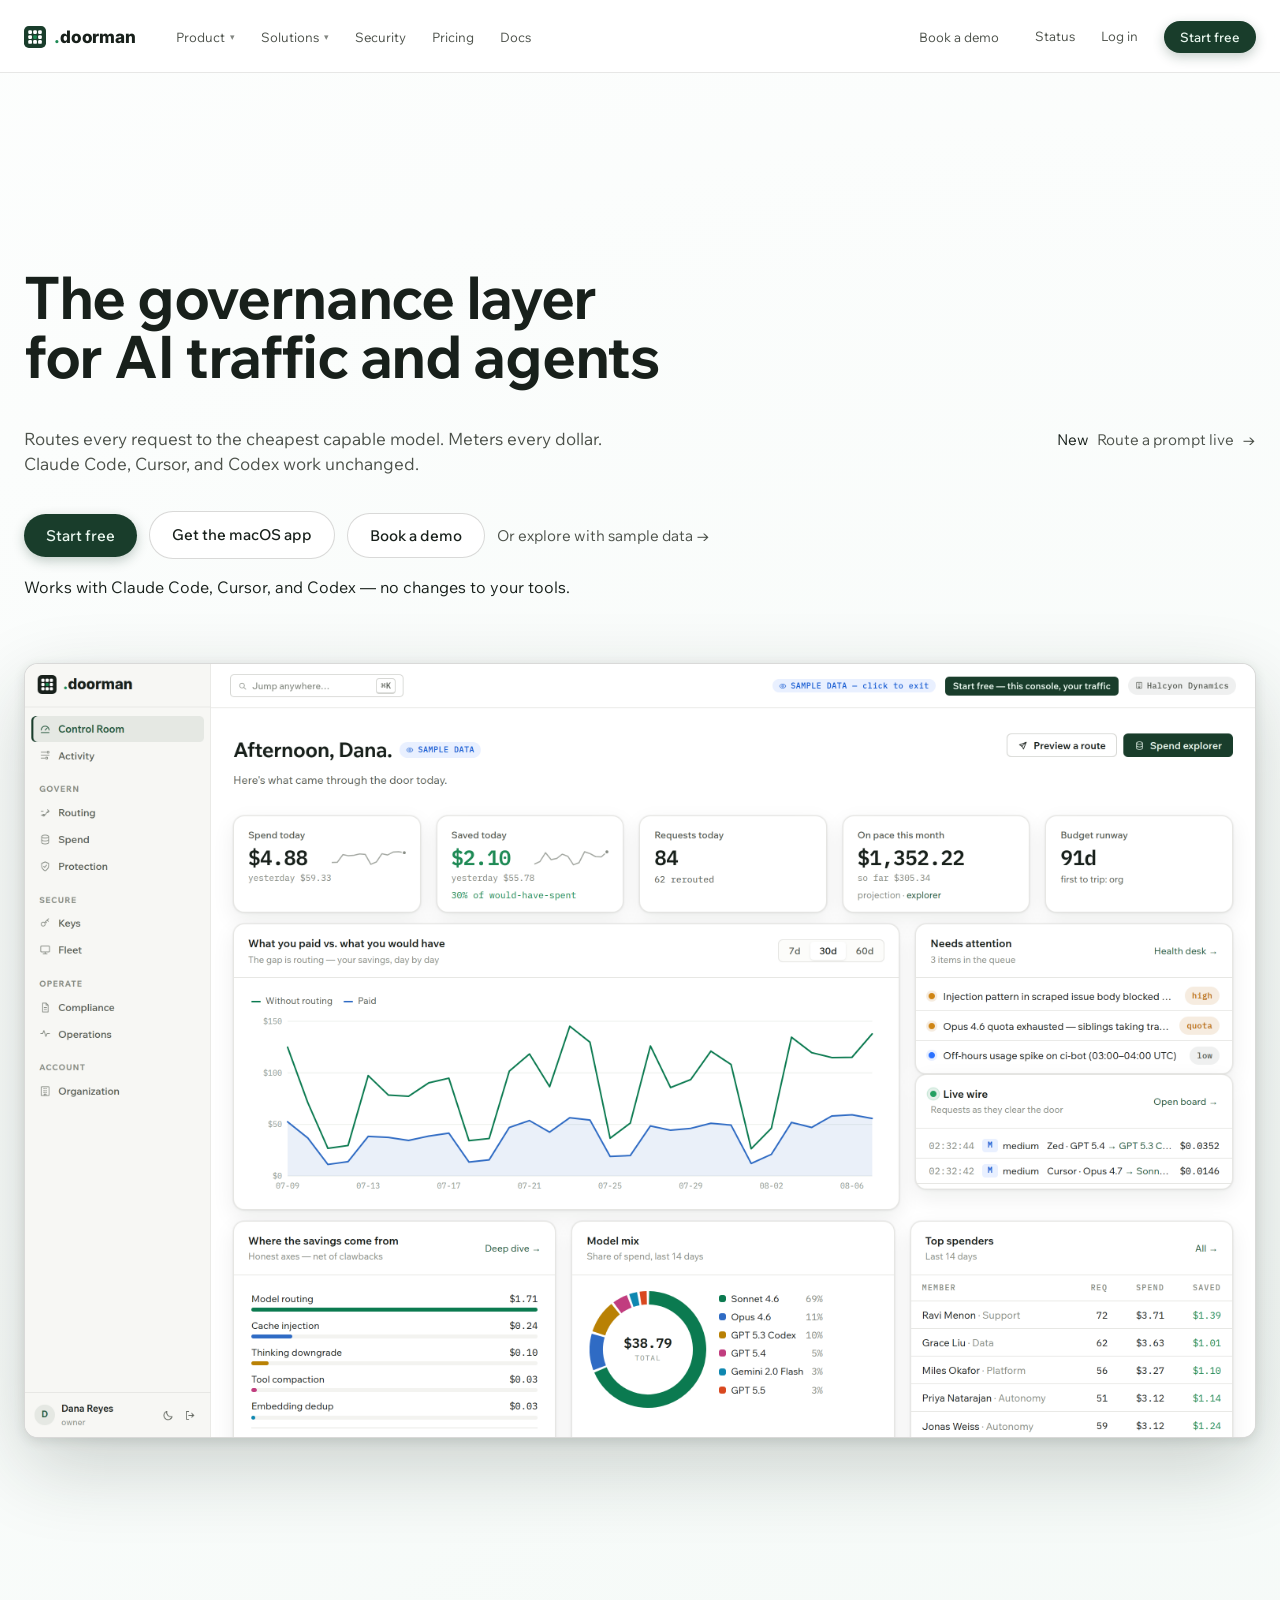
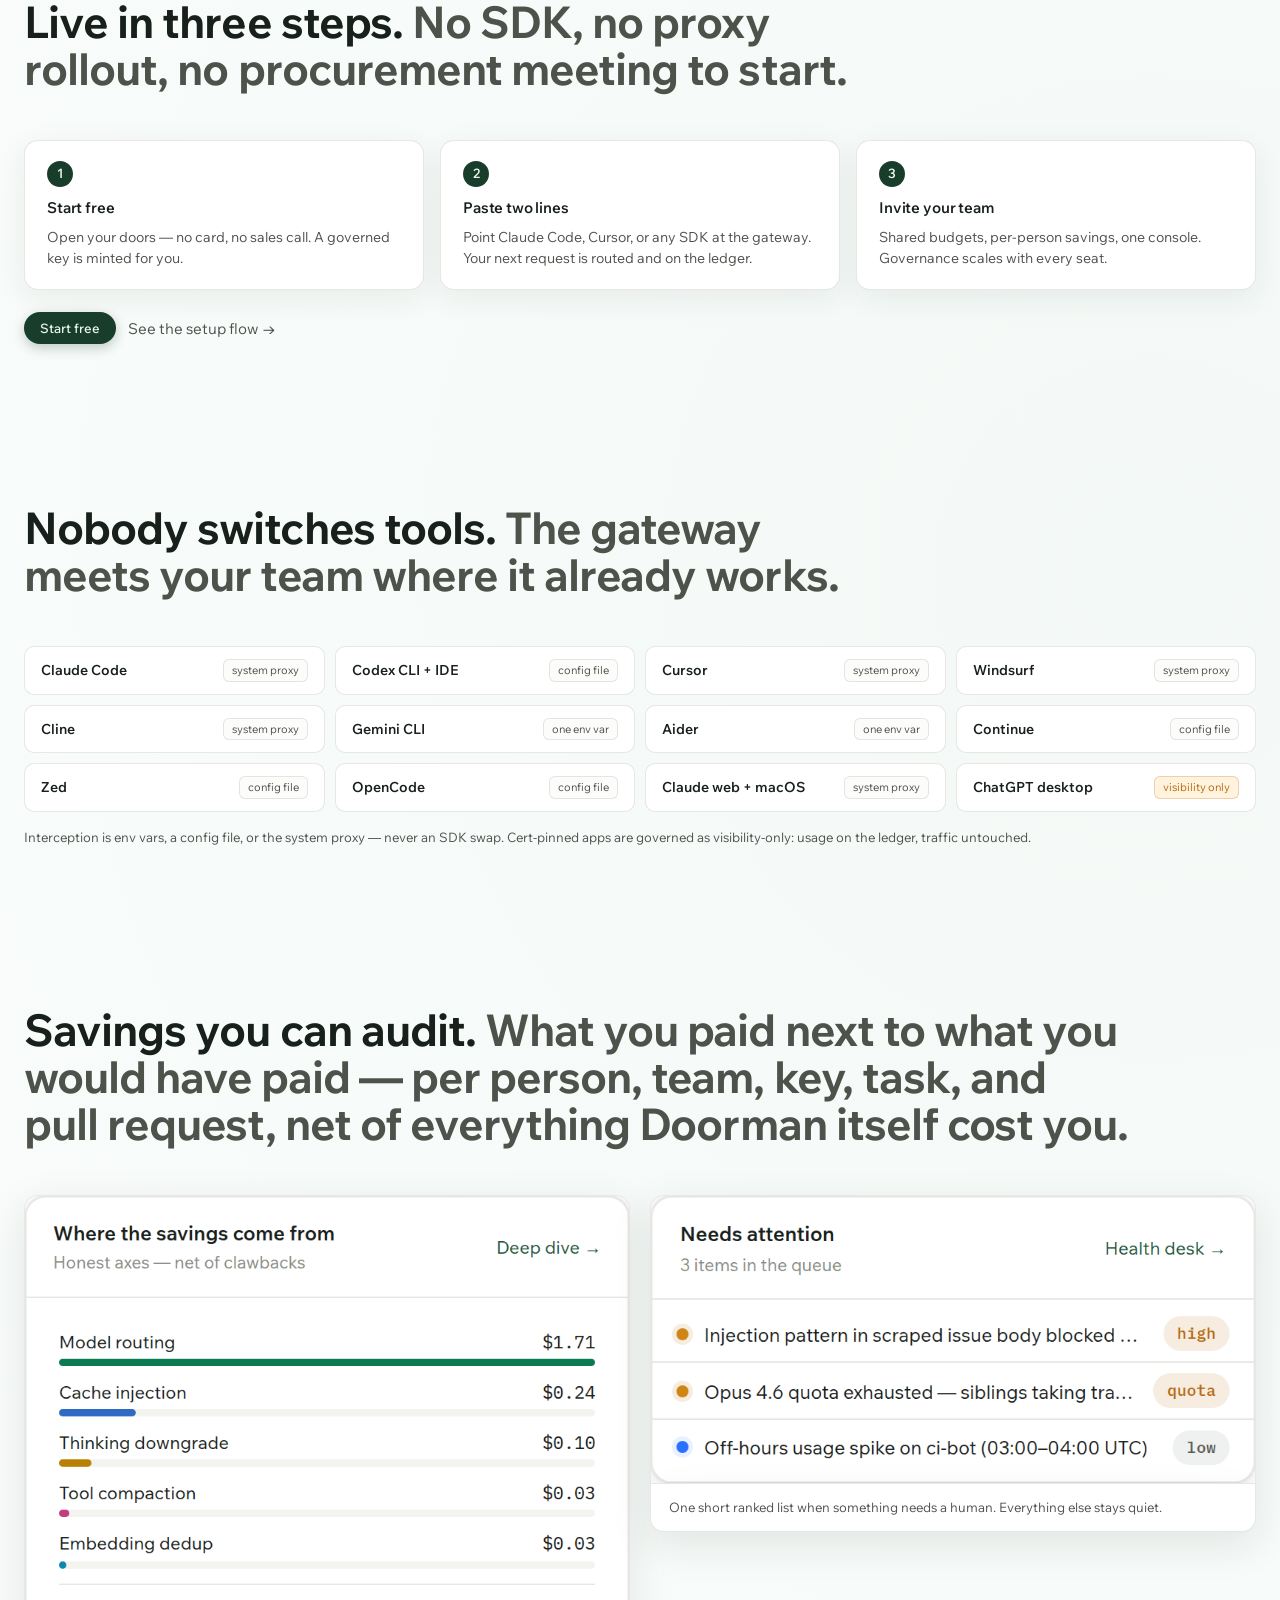
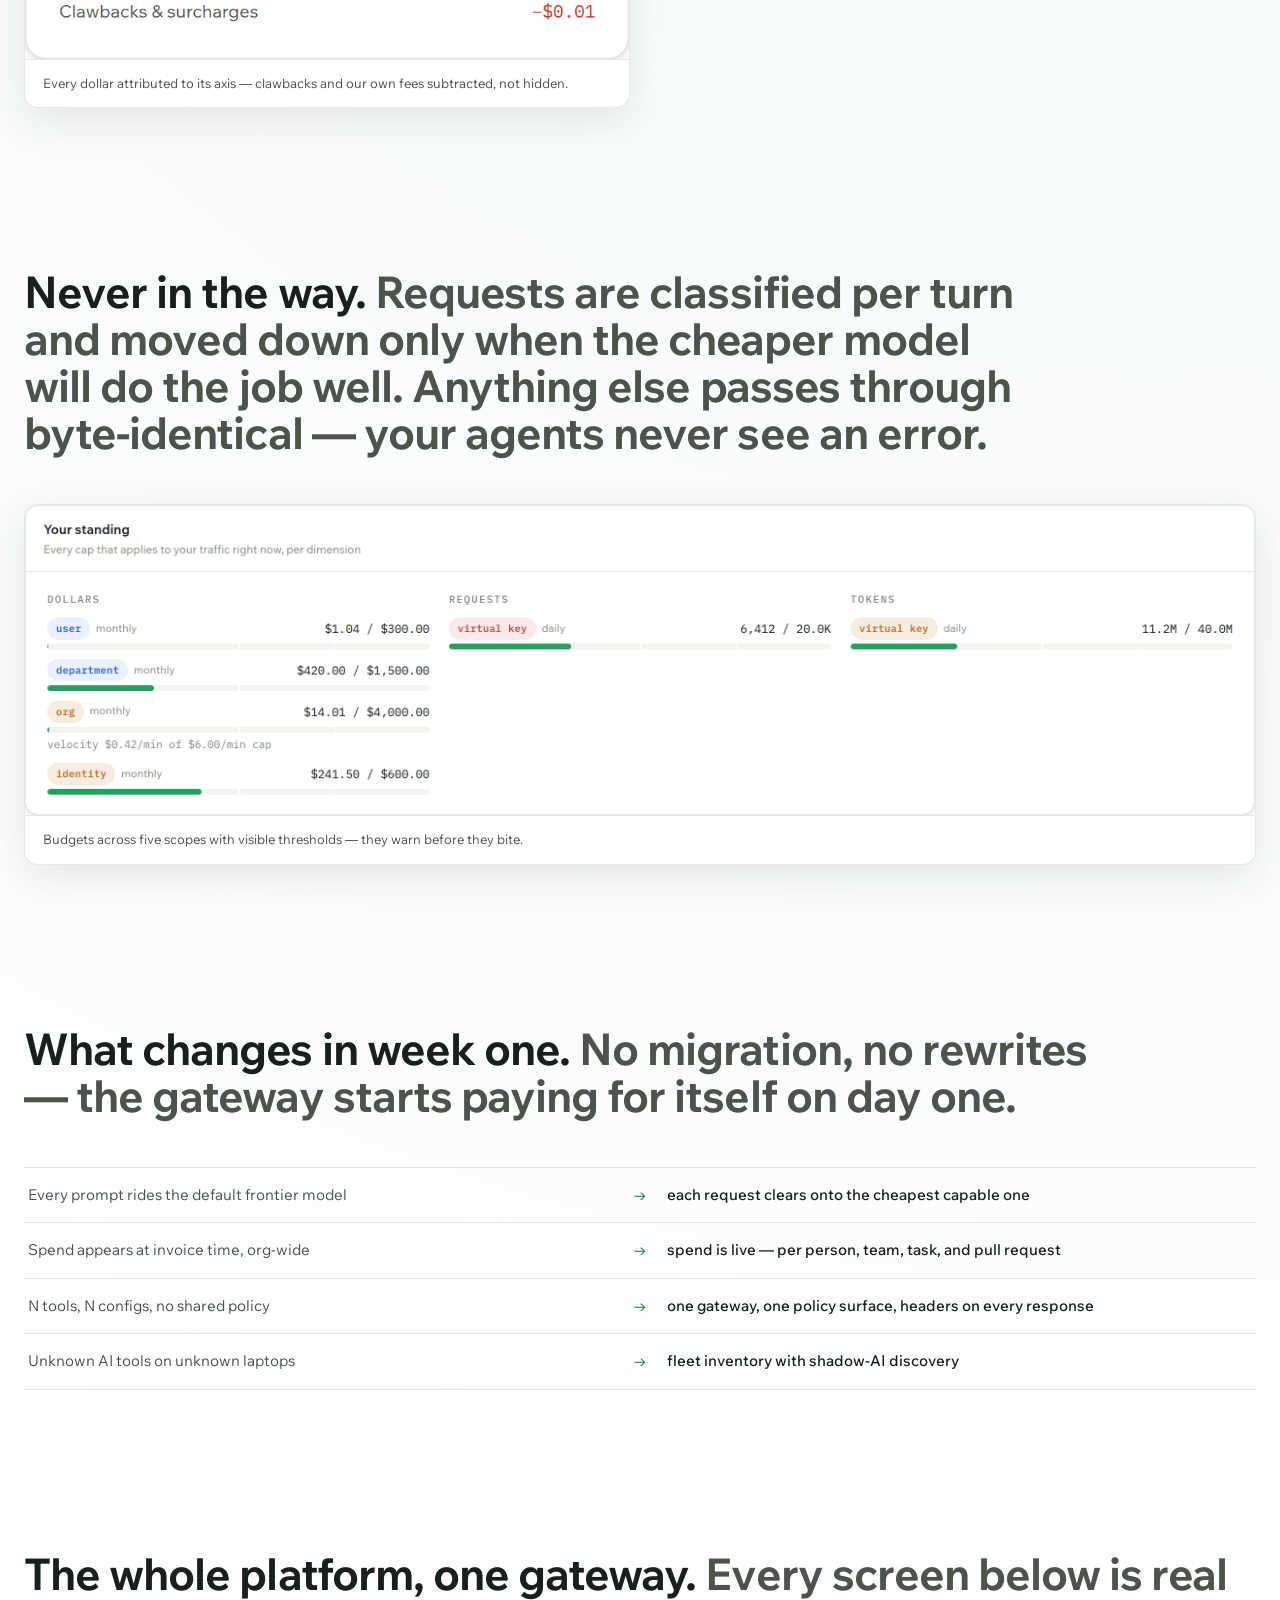
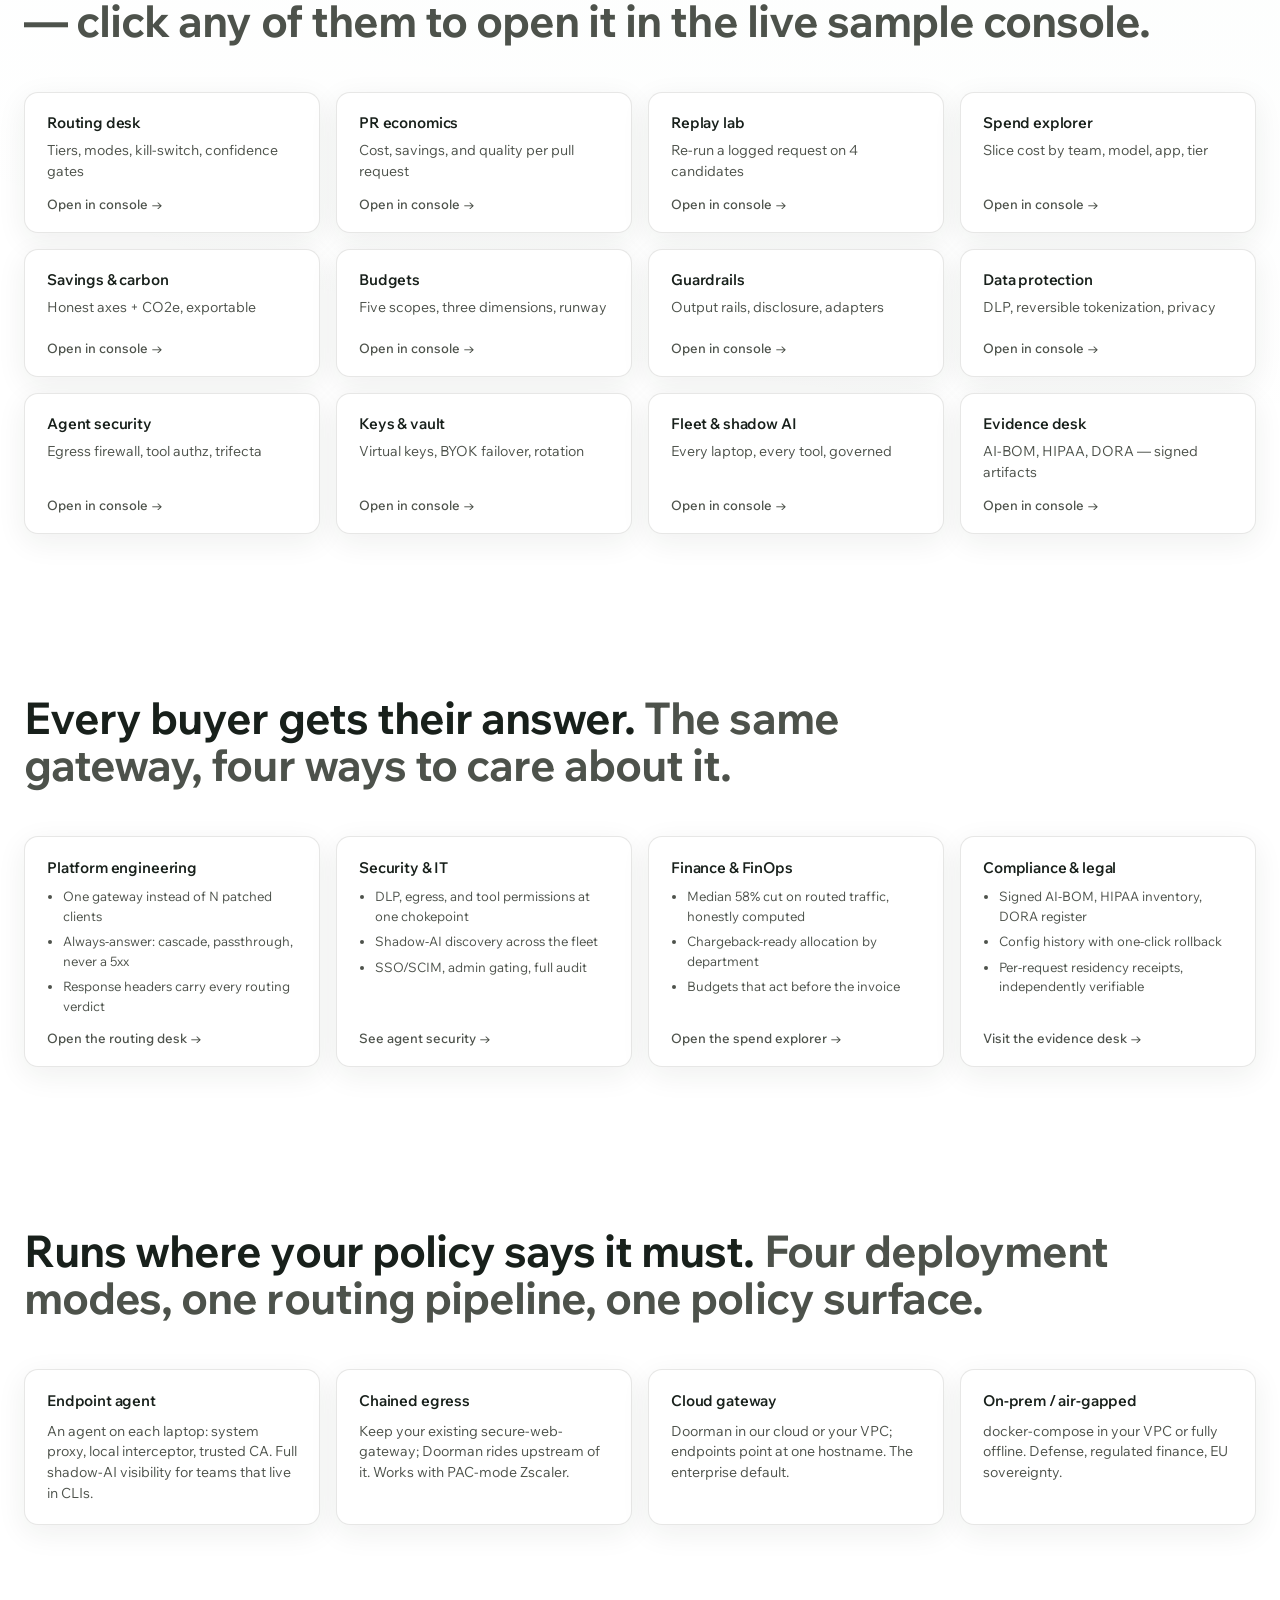
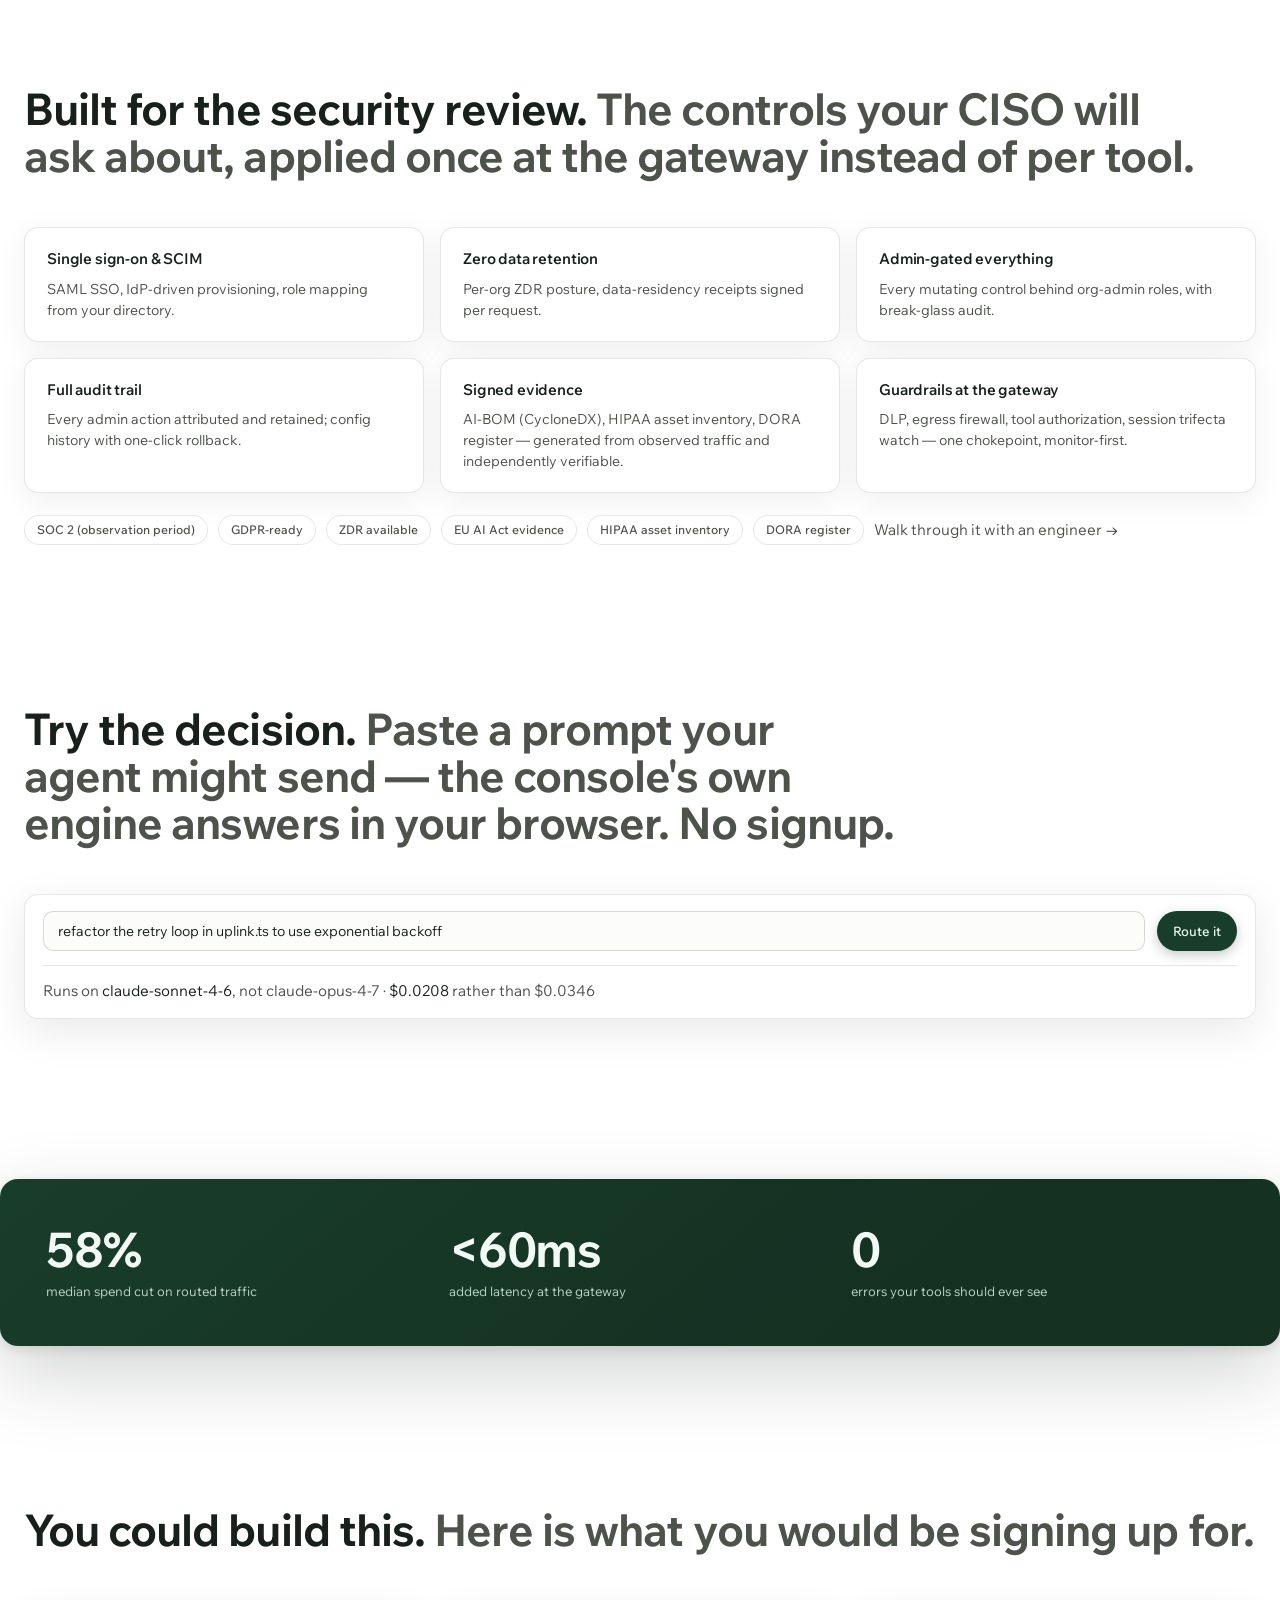
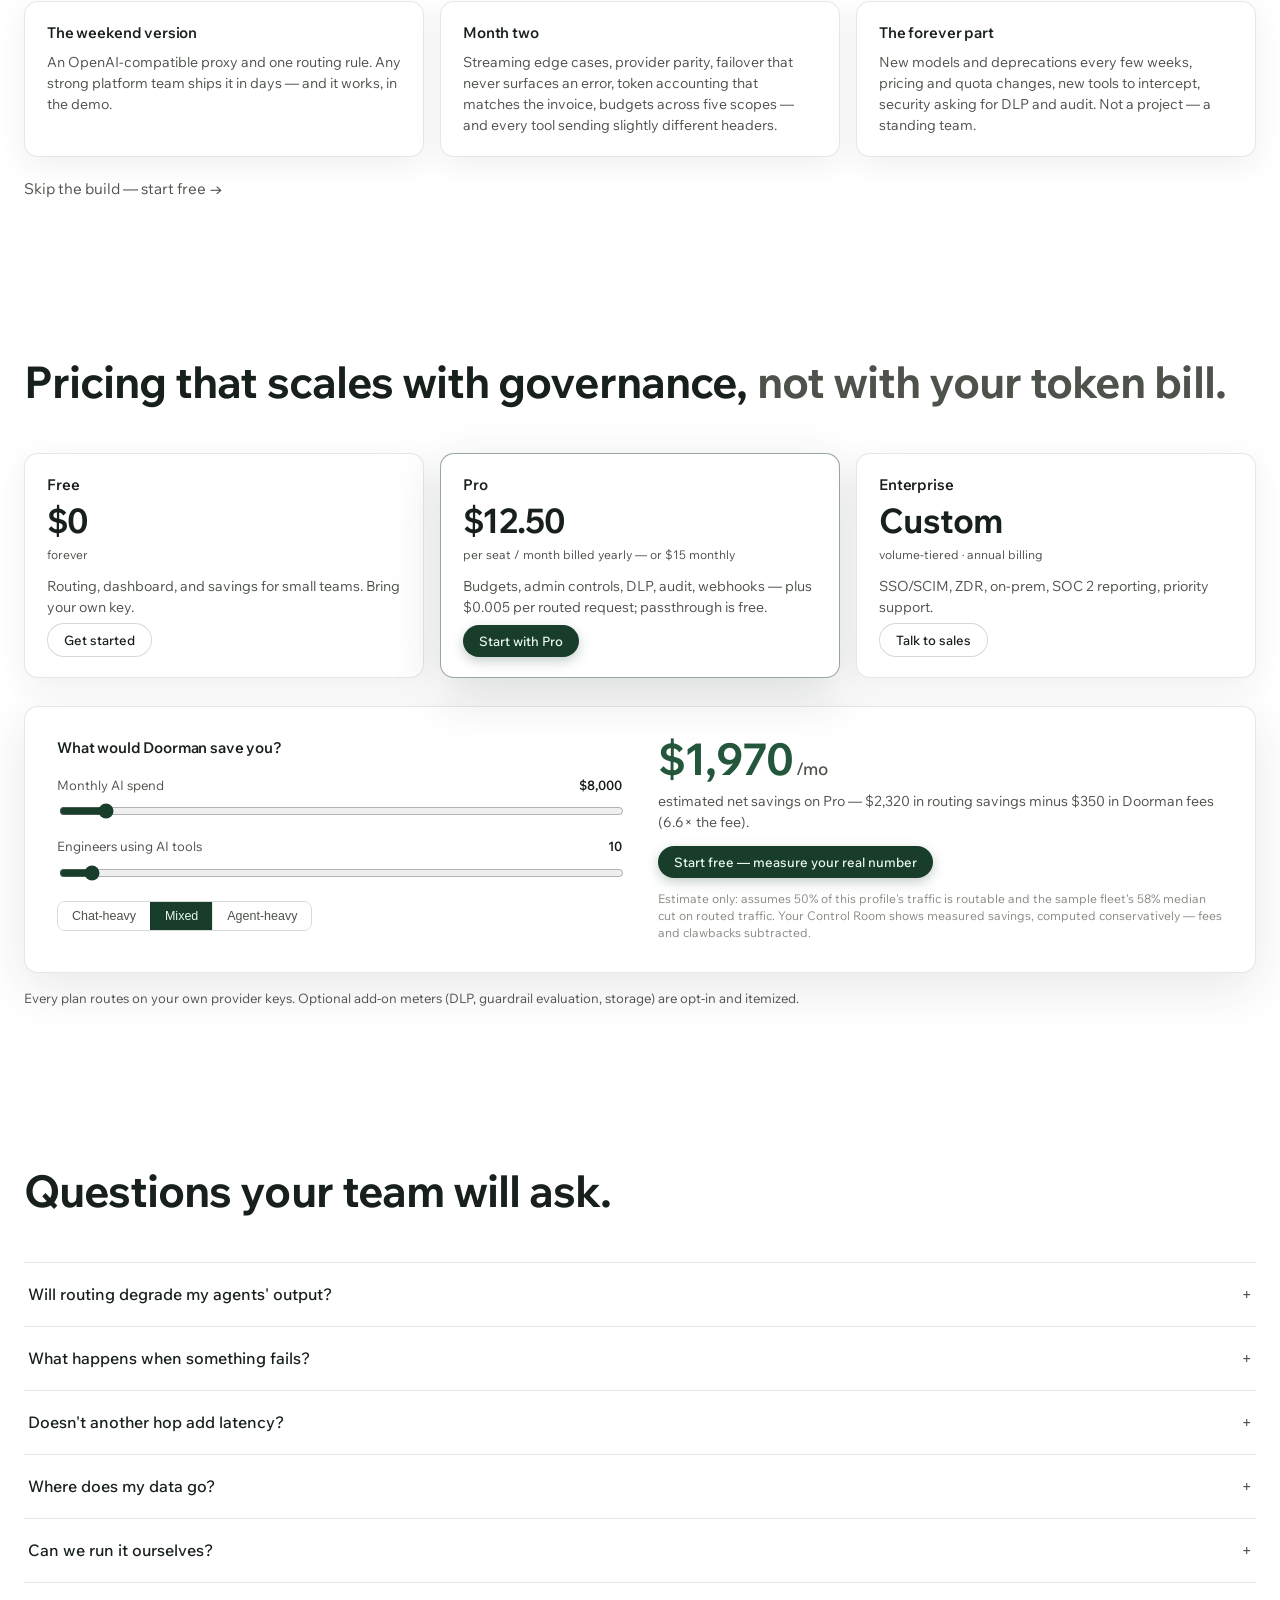
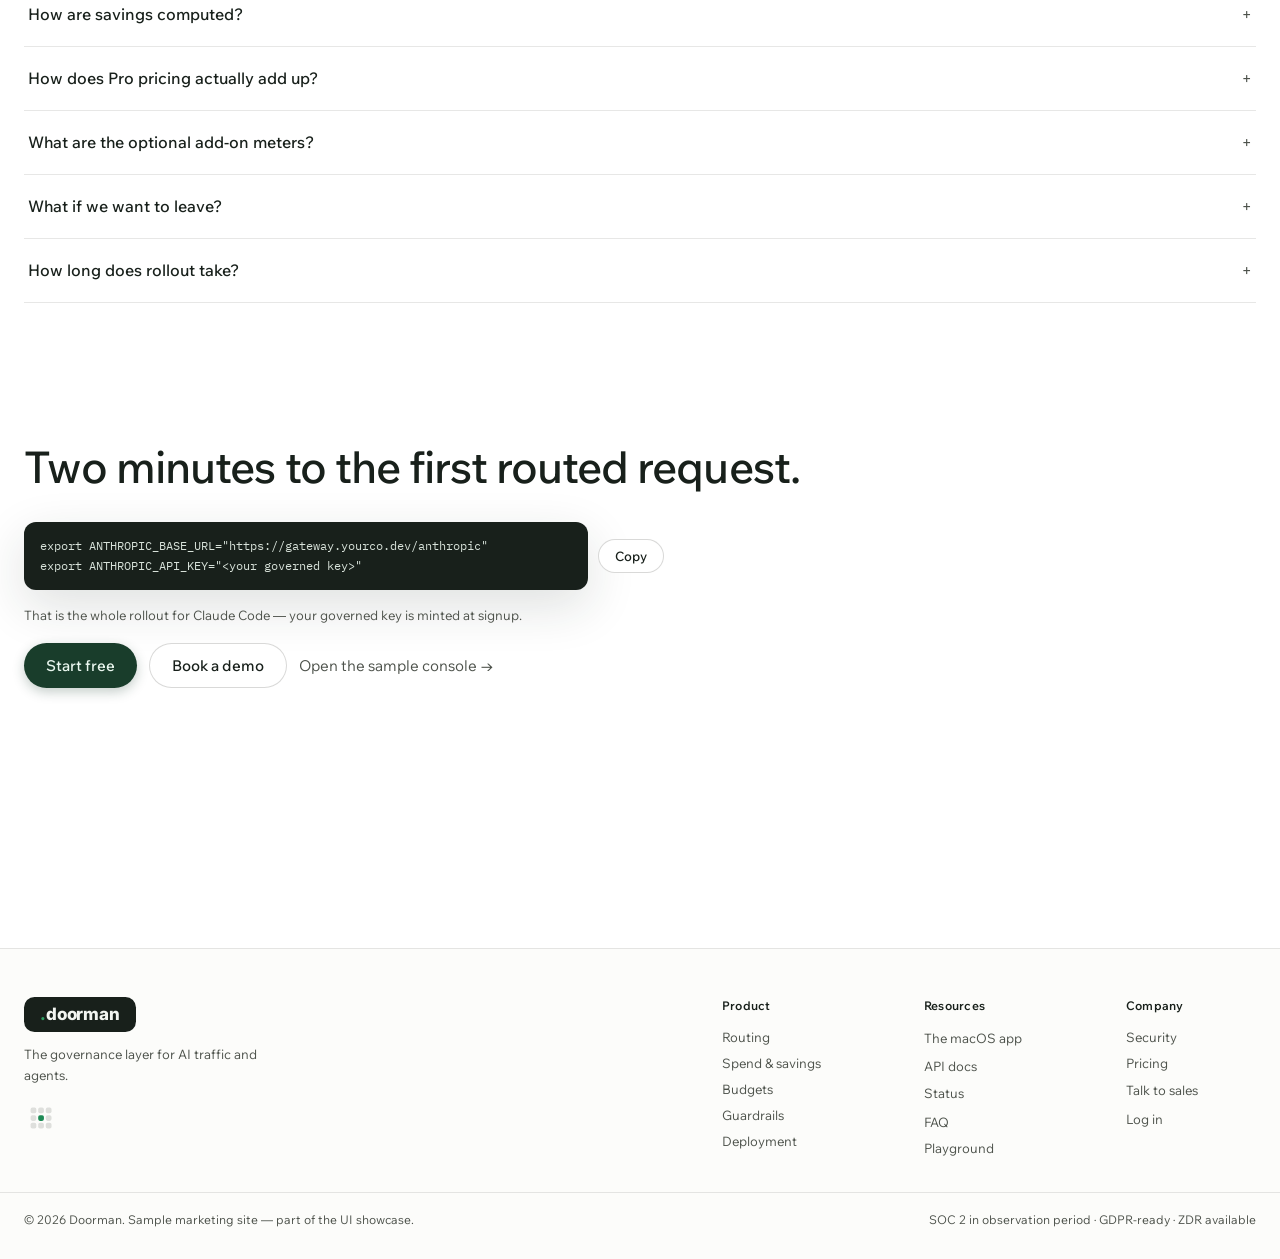
==== commit 9a6380a7: "grey rail, white content" ====
--- a/index.html
+++ b/index.html
@@ -26,8 +26,8 @@
       href="https://fonts.googleapis.com/css2?family=Inter:wght@800&family=Wix+Madefor+Text:wght@400;500;600;700;800&family=IBM+Plex+Mono:ital,wght@0,400;0,450;0,500;0,600;1,400&display=swap"
       rel="stylesheet"
     />
-    <script type="module" crossorigin src="./assets/index-DnHoI7-J.js"></script>
-    <link rel="stylesheet" crossorigin href="./assets/index-C9CXljGI.css">
+    <script type="module" crossorigin src="./assets/index-Dz0hFBYL.js"></script>
+    <link rel="stylesheet" crossorigin href="./assets/index-Cmy8_mK4.css">
   </head>
   <body>
     <div id="root"></div>
--- a/assets/index-Cmy8_mK4.css
+++ b/assets/index-Cmy8_mK4.css
@@ -0,0 +1 @@
+:root{--bg:#fff;--surface:#fff;--surface-2:#fcfcfa;--surface-3:#f3f3f0;--ink:#18201b;--ink-2:#565b53;--ink-3:#878c84;--line:#e6e6e3;--line-2:#d2d3cf;--shadow:0 0 0 1px #14181408, 0 1px 3px #1418140f, 0 10px 28px #14181412;--shadow-lg:0 4px 12px #14181417, 0 16px 48px #14181424;--brand:#193d2b;--brand-ink:#24563c;--brand-hover:#24563c;--brand-soft:#193d2b14;--brand-ring:#193d2b59;--on-brand:#eaf7ef;--ok:#1e8a55;--ok-mark:#22a061;--ok-soft:#1e8a551f;--warn:#b66a10;--warn-mark:#cf8514;--warn-soft:#b66a1021;--danger:#c43c35;--danger-mark:#d2493f;--danger-soft:#c43c351c;--info:#175cd3;--info-mark:#2970ff;--info-soft:#2970ff1a;--neutral-soft:#4f5a5417;--s1:#0b7a50;--s2:#2f6bc4;--s3:#b98104;--s4:#c13d7f;--s5:#0e87b0;--s6:#d9481f;--s7:#7053d6;--s8:#6b7f1f;--seq-1:#5eb98e;--seq-2:#3aa578;--seq-3:#1c9063;--seq-4:#0b7a50;--seq-5:#086044;--seq-6:#064a35;--seq-7:#053827;--grid:#ecefeb;--axis:#d3d9d2;--tick:#909a93;--font-display:"Wix Madefor Text", -apple-system, BlinkMacSystemFont, system-ui, sans-serif;--font-body:"Wix Madefor Text", -apple-system, BlinkMacSystemFont, "Segoe UI", sans-serif;--font-mono:"IBM Plex Mono", ui-monospace, "SF Mono", Menlo, monospace;--r-sm:6px;--r-md:10px;--r-lg:14px;--sidebar-w:236px;--topbar-h:56px;--ease:cubic-bezier(.2, .7, .3, 1);--lightningcss-light:initial;--lightningcss-dark: ;color-scheme:light}[data-theme=night]{--bg:#0d1210;--surface:#161d19;--surface-2:#1a221d;--surface-3:#232d27;--ink:#e7ede9;--ink-2:#a6b3ab;--ink-3:#6e7d74;--line:#242d27;--line-2:#333f38;--shadow:0 0 0 1px #00000040, 0 1px 2px #0006, 0 4px 16px #00000059;--shadow-lg:0 4px 12px #00000080, 0 16px 48px #0000008c;--brand:#28a874;--brand-ink:#5ecb9d;--brand-hover:#31b57f;--brand-soft:#28a87424;--brand-ring:#28a87473;--on-brand:#05231a;--ok:#4cc48b;--ok-mark:#2fae72;--ok-soft:#2fae7229;--warn:#e0a63a;--warn-mark:#cf8d13;--warn-soft:#cf8d1326;--danger:#f07b6e;--danger-mark:#e05a4b;--danger-soft:#e05a4b26;--info:#7ba2f5;--info-mark:#5b86ef;--info-soft:#5b86ef26;--neutral-soft:#a6b3ab1f;--s1:#28a874;--s2:#5b8ce8;--s3:#b3830d;--s4:#d75f9e;--s5:#2b95c9;--s6:#e8663c;--s7:#8f7ae8;--s8:#8a9b35;--seq-1:#1e5f45;--seq-2:#277756;--seq-3:#319068;--seq-4:#3da87a;--seq-5:#55bd90;--seq-6:#7fd0aa;--seq-7:#abe2c7;--grid:#202a24;--axis:#333f38;--tick:#6e7d74;--lightningcss-light: ;--lightningcss-dark:initial;color-scheme:dark}*{box-sizing:border-box}html,body{height:100%;margin:0;padding:0}body{background:var(--bg);color:var(--ink);font-family:var(--font-body);-webkit-font-smoothing:antialiased;text-rendering:optimizelegibility;font-size:13px;line-height:1.5}#root{min-height:100vh}::selection{background:#1e8a552e}a{color:var(--brand-ink);text-decoration:none}a:hover{text-underline-offset:2px;text-decoration:underline}:focus-visible{outline:2px solid var(--brand-ring);outline-offset:2px;border-radius:4px}::-webkit-scrollbar{width:10px;height:10px}::-webkit-scrollbar-thumb{background:var(--line-2);border:2px solid var(--bg);border-radius:6px}::-webkit-scrollbar-track{background:0 0}@media (prefers-reduced-motion:reduce){*,:before,:after{transition-duration:.01ms!important;animation-duration:.01ms!important}}.h-display{font-family:var(--font-display);letter-spacing:-.02em;font-weight:700;line-height:1.12}h1,.h1{font-family:var(--font-display);letter-spacing:-.024em;margin:0;font-size:26px;font-weight:700}h2,.h2{font-family:var(--font-display);letter-spacing:-.01em;margin:0;font-size:16px;font-weight:600}h3,.h3{font-family:var(--font-body);margin:0;font-size:13.5px;font-weight:600}.overline{font-family:var(--font-mono);text-transform:uppercase;letter-spacing:.14em;color:var(--ink-3);font-size:10.5px;font-weight:500}.muted{color:var(--ink-2)}.faint{color:var(--ink-3)}.small{font-size:12px}.tiny{font-size:11px}.mono{font-family:var(--font-mono)}.num{font-family:var(--font-mono);font-variant-numeric:tabular-nums}.right{text-align:right}.center{text-align:center}.nowrap{white-space:nowrap}.ellipsis{text-overflow:ellipsis;white-space:nowrap;overflow:hidden}.pos{color:var(--ok)}.neg{color:var(--danger)}.brand-ink{color:var(--brand-ink)}.row{align-items:center;display:flex}.col{flex-direction:column;display:flex}.wrap{flex-wrap:wrap}.flex1{flex:auto;min-width:0}.gap2{gap:2px}.gap4{gap:4px}.gap6{gap:6px}.gap8{gap:8px}.gap10{gap:10px}.gap12{gap:12px}.gap16{gap:16px}.gap20{gap:20px}.gap24{gap:24px}.between{justify-content:space-between}.end{justify-content:flex-end}.top{align-items:flex-start}.baseline{align-items:baseline}.grid{gap:20px;display:grid}.grid.cols-2{grid-template-columns:repeat(2,minmax(0,1fr))}.grid.cols-3{grid-template-columns:repeat(3,minmax(0,1fr))}.grid.cols-4{grid-template-columns:repeat(4,minmax(0,1fr))}.grid.cols-5{grid-template-columns:repeat(5,minmax(0,1fr))}.grid.cols-6{grid-template-columns:repeat(6,minmax(0,1fr))}@media (width<=1280px){.grid.cols-4,.grid.cols-5,.grid.cols-6{grid-template-columns:repeat(3,minmax(0,1fr))}}@media (width<=980px){.grid.cols-3,.grid.cols-4,.grid.cols-5,.grid.cols-6{grid-template-columns:repeat(2,minmax(0,1fr))}}@media (width<=680px){.grid.cols-2,.grid.cols-3,.grid.cols-4,.grid.cols-5,.grid.cols-6{grid-template-columns:1fr}}.shell{min-height:100vh;display:flex}.sidebar{width:var(--sidebar-w);flex:0 0 var(--sidebar-w);border-right:1px solid var(--line);z-index:30;background:#f7f7f4;flex-direction:column;height:100vh;display:flex;position:sticky;top:0}.sidebar-head{border-bottom:1px solid var(--line);padding:14px 16px 10px}.sidebar-nav{flex:1;padding:10px 8px 16px;overflow-y:auto}.sidebar-foot{border-top:1px solid var(--line);padding:10px 12px}.nav-group{margin-bottom:4px}.nav-group-label{font-family:var(--font-mono);text-transform:uppercase;letter-spacing:.16em;color:var(--ink-3);-webkit-user-select:none;user-select:none;padding:10px 10px 4px;font-size:10px;font-weight:500}.nav-item{border-radius:var(--r-sm);color:var(--ink-2);cursor:pointer;text-align:left;width:100%;transition:background .12s var(--ease), color .12s var(--ease);background:0 0;border:none;align-items:center;gap:9px;margin:1px 0;padding:6px 10px;font-size:13px;font-weight:450;text-decoration:none;display:flex}.nav-item:hover{background:var(--surface-3);color:var(--ink);text-decoration:none}.nav-item.active{background:var(--brand-soft);color:var(--brand-ink);box-shadow:inset 2.5px 0 0 var(--brand);font-weight:550}.nav-item.active .nav-ico{color:var(--brand-ink)}.nav-ico{width:15px;height:15px;color:var(--ink-3);flex:0 0 15px;display:inline-flex}.nav-badge{font-family:var(--font-mono);background:var(--surface-3);color:var(--ink-3);border-radius:99px;margin-left:auto;padding:1px 6px;font-size:10px}.topbar{height:var(--topbar-h);border-bottom:1px solid var(--line);background:color-mix(in srgb, var(--bg) 88%, transparent);-webkit-backdrop-filter:blur(8px);backdrop-filter:blur(8px);z-index:20;align-items:center;gap:12px;padding:0 24px;display:flex;position:sticky;top:0}.subnav{border-bottom:1px solid var(--line);background:var(--surface);scrollbar-width:none;align-items:center;gap:2px;padding:0 24px;display:flex;overflow-x:auto}.subnav::-webkit-scrollbar{display:none}.subnav a{color:var(--ink-2);white-space:nowrap;border-bottom:2px solid #0000;margin-bottom:-1px;padding:9px 12px;font-size:12.5px;font-weight:500;text-decoration:none;transition:color .12s}.subnav a:hover{color:var(--ink);text-decoration:none}.subnav a.on{color:var(--brand-ink);border-bottom-color:var(--brand);font-weight:600}.main{flex-direction:column;flex:1;min-width:0;display:flex}.page{width:100%;max-width:1480px;margin:0 auto;padding:32px 28px 44px}.page-header{margin-bottom:20px}.page-title-row{flex-wrap:wrap;justify-content:space-between;align-items:flex-start;gap:16px;display:flex}.page-desc{color:var(--ink-2);max-width:760px;margin-top:6px;font-size:14px;line-height:1.6}.card{background:var(--surface);border:1px solid var(--line);border-radius:var(--r-lg);box-shadow:var(--shadow)}.card-pad{padding:20px 22px}.card-head{border-bottom:1px solid var(--line);justify-content:space-between;align-items:center;gap:12px;padding:13px 18px;display:flex}.card-head .select{width:auto;min-width:132px}.card-head .input{width:auto}.card-title{font-family:var(--font-display);letter-spacing:0;font-size:13.5px;font-weight:600}.card-sub{color:var(--ink-3);margin-top:1px;font-size:11.5px}.well{background:var(--surface-2);border:1px solid var(--line);border-radius:var(--r-md);padding:12px 14px}.stat{min-width:0;padding:14px 18px 12px}.stat-label{color:var(--ink-2);align-items:center;gap:6px;font-size:12px;font-weight:450;display:flex}.stat-value{font-family:var(--font-mono);letter-spacing:-.02em;color:var(--ink);margin-top:4px;font-size:26px;font-weight:600;line-height:1.2}.stat-value .unit{color:var(--ink-3);font-size:15px;font-weight:450}.stat-delta{align-items:center;gap:6px;margin-top:3px;font-size:11.5px;display:flex}.hero-num{font-family:var(--font-mono);letter-spacing:-.03em;font-size:48px;font-weight:600;line-height:1.05}.btn{font-family:var(--font-body);border-radius:var(--r-sm);cursor:pointer;white-space:nowrap;transition:background .12s var(--ease), border-color .12s var(--ease), color .12s var(--ease), transform 60ms;-webkit-user-select:none;user-select:none;border:1px solid #0000;justify-content:center;align-items:center;gap:7px;padding:6px 13px;font-size:12.5px;font-weight:550;text-decoration:none;display:inline-flex}.btn:active{transform:translateY(.5px)}.btn:disabled{opacity:.5;cursor:not-allowed}.btn-primary{background:var(--brand);color:var(--on-brand)}.btn-primary:hover{background:var(--brand-hover)}.btn-secondary{background:var(--surface);color:var(--ink);border-color:var(--line-2)}.btn-secondary:hover{background:var(--surface-3)}.btn-ghost{color:var(--ink-2);background:0 0}.btn-ghost:hover{background:var(--surface-3);color:var(--ink)}.btn-danger{color:var(--danger);border-color:color-mix(in srgb, var(--danger-mark) 45%, transparent);background:0 0}.btn-danger:hover{background:var(--danger-soft)}.btn-sm{border-radius:5px;padding:3.5px 9px;font-size:11.5px}.btn-lg{border-radius:var(--r-md);padding:9px 20px;font-size:13.5px}.iconbtn{border-radius:var(--r-sm);width:28px;height:28px;color:var(--ink-2);cursor:pointer;background:0 0;border:none;justify-content:center;align-items:center;display:inline-flex}.iconbtn:hover{background:var(--surface-3);color:var(--ink)}.badge{font-family:var(--font-mono);letter-spacing:.02em;white-space:nowrap;border:1px solid #0000;border-radius:99px;align-items:center;gap:5px;padding:2px 8px;font-size:10.5px;font-weight:500;display:inline-flex}.badge.ok{background:var(--ok-soft);color:var(--ok)}.badge.warn{background:var(--warn-soft);color:var(--warn)}.badge.danger{background:var(--danger-soft);color:var(--danger)}.badge.info{background:var(--info-soft);color:var(--info)}.badge.neutral{background:var(--neutral-soft);color:var(--ink-2)}.badge.brand{background:var(--brand-soft);color:var(--brand-ink)}.badge.outline{border-color:var(--line-2);color:var(--ink-2);background:0 0}.lamp{border-radius:99px;flex:0 0 8px;width:8px;height:8px;position:relative}.lamp.ok{background:var(--ok-mark);box-shadow:0 0 0 3px var(--ok-soft)}.lamp.warn{background:var(--warn-mark);box-shadow:0 0 0 3px var(--warn-soft)}.lamp.danger{background:var(--danger-mark);box-shadow:0 0 0 3px var(--danger-soft)}.lamp.info{background:var(--info-mark);box-shadow:0 0 0 3px var(--info-soft)}.lamp.neutral{background:var(--ink-3);box-shadow:0 0 0 3px var(--neutral-soft)}.lamp.pulse:after{content:"";opacity:0;border:1.5px solid;border-radius:99px;animation:2.2s ease-out infinite lampPulse;position:absolute;inset:-3px}.lamp.ok.pulse:after{color:var(--ok-mark)}.lamp.danger.pulse:after{color:var(--danger-mark)}@keyframes lampPulse{0%{opacity:.7;transform:scale(.6)}70%{opacity:0;transform:scale(1.5)}to{opacity:0}}.tier-plate{font-family:var(--font-mono);letter-spacing:.02em;border:1px solid #0000;border-radius:4px;justify-content:center;align-items:center;width:20px;height:17px;font-size:10px;font-weight:600;display:inline-flex}.tier-plate.simple{background:var(--neutral-soft);color:var(--ink-2)}.tier-plate.medium{background:var(--info-soft);color:var(--info)}.tier-plate.complex{background:var(--warn-soft);color:var(--warn)}.tier-plate.max{background:var(--danger-soft);color:var(--danger)}.table-wrap{border-radius:0 0 var(--r-lg) var(--r-lg);overflow-x:auto}table.tbl{border-collapse:collapse;width:100%;font-size:12.5px}.tbl thead th{font-family:var(--font-mono);text-transform:uppercase;letter-spacing:.12em;color:var(--ink-3);text-align:left;border-bottom:1px solid var(--line);white-space:nowrap;background:var(--surface);z-index:1;padding:8px 14px;font-size:10px;font-weight:500;position:sticky;top:0}.tbl thead th.sortable{cursor:pointer;-webkit-user-select:none;user-select:none}.tbl thead th.sortable:hover{color:var(--ink)}.tbl tbody td{border-bottom:1px solid var(--line);vertical-align:middle;padding:7px 14px}.tbl tbody tr:last-child td{border-bottom:none}.tbl tbody tr{transition:background 90ms}.tbl tbody tr:hover{background:var(--surface-2)}.tbl tbody tr.clickable{cursor:pointer}.tbl .num{font-size:12px}.tbl-empty{text-align:center;color:var(--ink-3);padding:32px}.field{flex-direction:column;gap:5px;min-width:0;display:flex}.field-label{color:var(--ink);align-items:center;gap:6px;font-size:12px;font-weight:550;display:flex}.field-hint{color:var(--ink-3);font-size:11.5px}.input,.select,textarea.input{font-family:var(--font-body);color:var(--ink);background:var(--surface);border:1px solid var(--line-2);border-radius:var(--r-sm);width:100%;padding:7px 10px;font-size:13px;transition:border-color .12s,box-shadow .12s}.input.mono{font-family:var(--font-mono);font-size:12.5px}.input:focus,.select:focus,textarea.input:focus{border-color:var(--brand);box-shadow:0 0 0 3px var(--brand-soft);outline:none}.input::placeholder{color:var(--ink-3)}.select{appearance:none;background-image:linear-gradient(45deg, transparent 50%, var(--ink-3) 50%), linear-gradient(135deg, var(--ink-3) 50%, transparent 50%);background-position:calc(100% - 16px) 55%,calc(100% - 11px) 55%;background-repeat:no-repeat;background-size:5px 5px;padding-right:28px}.toggle{background:var(--line-2);cursor:pointer;width:34px;height:19px;transition:background .14s var(--ease);border:none;border-radius:99px;flex:0 0 34px;position:relative}.toggle:after{content:"";background:var(--surface);width:15px;height:15px;transition:transform .14s var(--ease);border-radius:99px;position:absolute;top:2px;left:2px;box-shadow:0 1px 2px #00000040}.toggle.on{background:var(--brand)}.toggle.on:after{transform:translate(15px)}.toggle:disabled{opacity:.5;cursor:not-allowed}.seg{background:var(--surface-2);border:1px solid var(--line);border-radius:var(--r-sm);gap:2px;padding:2px;display:inline-flex}.seg button{font-family:var(--font-body);color:var(--ink-2);cursor:pointer;background:0 0;border:none;border-radius:4px;padding:4px 11px;font-size:12px;font-weight:500;transition:background .12s,color .12s}.seg button.on{background:var(--surface);color:var(--ink);box-shadow:0 1px 2px #00000014}.seg button:hover:not(.on){color:var(--ink)}.modal-backdrop{-webkit-backdrop-filter:blur(2px);backdrop-filter:blur(2px);z-index:100;animation:fadeIn .14s var(--ease);background:#14120e73;justify-content:center;align-items:flex-start;padding:8vh 20px 20px;display:flex;position:fixed;inset:0}.modal{background:var(--surface);border:1px solid var(--line);border-radius:var(--r-lg);box-shadow:var(--shadow-lg);width:100%;max-width:560px;max-height:82vh;animation:riseIn .16s var(--ease);flex-direction:column;display:flex;overflow:hidden}.modal.wide{max-width:860px}.modal-body{padding:18px;overflow-y:auto}.modal-foot{border-top:1px solid var(--line);justify-content:flex-end;gap:8px;padding:12px 18px;display:flex}.drawer-backdrop{z-index:100;animation:fadeIn .14s var(--ease);background:#14120e59;position:fixed;inset:0}.drawer{z-index:101;background:var(--surface);border-left:1px solid var(--line);width:min(560px,92vw);box-shadow:var(--shadow-lg);animation:slideIn .18s var(--ease);flex-direction:column;display:flex;position:fixed;top:0;bottom:0;right:0}.drawer-body{flex:1;padding:18px;overflow-y:auto}@keyframes fadeIn{0%{opacity:0}}@keyframes riseIn{0%{opacity:0;transform:translateY(10px)scale(.99)}}@keyframes slideIn{0%{opacity:.5;transform:translate(24px)}}.toast-stack{z-index:200;flex-direction:column;gap:8px;display:flex;position:fixed;bottom:18px;right:18px}.toast{background:var(--ink);color:var(--bg);border-radius:var(--r-md);box-shadow:var(--shadow-lg);max-width:380px;animation:riseIn .16s var(--ease);align-items:center;gap:10px;padding:10px 14px;font-size:12.5px;font-weight:500;display:flex}.toast.err{background:var(--danger-mark);color:#fff}.banner{border-radius:var(--r-md);border:1px solid;align-items:center;gap:10px;padding:8px 14px;font-size:12.5px;display:flex}.banner.warn{background:var(--warn-soft);border-color:color-mix(in srgb, var(--warn-mark) 35%, transparent);color:var(--warn)}.banner.info{background:var(--info-soft);border-color:color-mix(in srgb, var(--info-mark) 30%, transparent);color:var(--info)}.banner.danger{background:var(--danger-soft);border-color:color-mix(in srgb, var(--danger-mark) 32%, transparent);color:var(--danger)}.skl{background:linear-gradient(100deg, var(--surface-2) 40%, var(--surface-3) 50%, var(--surface-2) 60%);border-radius:var(--r-sm);background-size:200% 100%;min-height:12px;animation:1.4s linear infinite shimmer}@keyframes shimmer{to{background-position:-200% 0}}.empty{text-align:center;color:var(--ink-2);flex-direction:column;justify-content:center;align-items:center;gap:8px;padding:44px 24px;display:flex}.empty svg{opacity:.5}.empty .empty-title{font-family:var(--font-display);color:var(--ink);font-size:14px;font-weight:600}.meter{background:var(--surface-3);border-radius:99px;height:6px;position:relative;overflow:hidden}.meter>i{background:var(--brand);height:100%;transition:width .4s var(--ease);border-radius:99px;display:block}.meter.ok>i{background:var(--ok-mark)}.meter.warn>i{background:var(--warn-mark)}.meter.danger>i{background:var(--danger-mark)}.meter .tick{background:var(--surface);opacity:.9;width:1.5px;position:absolute;top:0;bottom:0}.stat-prev{color:var(--ink-3);font-size:11px;font-family:var(--font-mono);margin-top:2px}.code{font-family:var(--font-mono);background:var(--surface-2);border:1px solid var(--line);border-radius:var(--r-md);white-space:pre;padding:12px 14px;font-size:12px;line-height:1.6;position:relative;overflow-x:auto}kbd{font-family:var(--font-mono);border:1px solid var(--line-2);background:var(--surface);color:var(--ink-2);border-bottom-width:2px;border-radius:4px;padding:1.5px 5px;font-size:10.5px}.tabs{border-bottom:1px solid var(--line);gap:2px;margin-bottom:16px;display:flex;overflow-x:auto}.tabs button{font-family:var(--font-body);color:var(--ink-2);cursor:pointer;white-space:nowrap;background:0 0;border:none;border-bottom:2px solid #0000;margin-bottom:-1px;padding:8px 13px;font-size:12.5px;font-weight:500;transition:color .12s}.tabs button:hover{color:var(--ink)}.tabs button.on{color:var(--brand-ink);border-bottom-color:var(--brand);font-weight:600}.kv{grid-template-columns:minmax(120px,max-content) 1fr;gap:6px 18px;font-size:12.5px;display:grid}.kv dt{color:var(--ink-3)}.kv dd{color:var(--ink);overflow-wrap:anywhere;min-width:0;margin:0}.palette-backdrop{z-index:150;background:#14120e66;justify-content:center;align-items:flex-start;padding-top:14vh;animation:.1s fadeIn;display:flex;position:fixed;inset:0}.palette{background:var(--surface);border:1px solid var(--line);border-radius:var(--r-lg);width:min(600px,92vw);box-shadow:var(--shadow-lg);animation:riseIn .13s var(--ease);overflow:hidden}.palette input{width:100%;font-family:var(--font-body);color:var(--ink);border:none;border-bottom:1px solid var(--line);background:0 0;outline:none;padding:14px 18px;font-size:14.5px}.palette-list{max-height:46vh;padding:6px;overflow-y:auto}.palette-item{border-radius:var(--r-sm);cursor:pointer;color:var(--ink-2);align-items:center;gap:10px;padding:8px 12px;font-size:13px;display:flex}.palette-item.hot{background:var(--brand-soft);color:var(--brand-ink)}.palette-item .crumb{font-family:var(--font-mono);color:var(--ink-3);margin-left:auto;font-size:10px}.viztip{z-index:300;pointer-events:none;background:var(--ink);color:var(--bg);box-shadow:var(--shadow-lg);border-radius:7px;max-width:300px;padding:7px 10px;font-size:11.5px;line-height:1.45;position:fixed}.viztip .tt-title{font-family:var(--font-mono);opacity:.7;margin-bottom:3px;font-size:10px}.viztip .tt-row{justify-content:space-between;align-items:center;gap:6px;display:flex}.viztip .tt-row .num{font-family:var(--font-mono)}.viztip .sw{border-radius:2px;flex:0 0 7px;width:7px;height:7px;display:inline-block}.legend{color:var(--ink-2);flex-wrap:wrap;gap:4px 14px;font-size:11.5px;display:flex}.legend .lg-item{cursor:default;align-items:center;gap:6px;display:inline-flex}.legend .sw{border-radius:3px;width:9px;height:9px;display:inline-block}.legend .lg-line{border-radius:2px;width:12px;height:2px;display:inline-block}.steps{align-items:center;gap:8px;display:flex}.step{color:var(--ink-3);align-items:center;gap:8px;font-size:12px;display:flex}.step .dot{width:20px;height:20px;font-family:var(--font-mono);border:1px solid var(--line-2);background:var(--surface);border-radius:99px;justify-content:center;align-items:center;font-size:10.5px;display:inline-flex}.step.done .dot{background:var(--ok-soft);color:var(--ok);border-color:#0000}.step.now{color:var(--ink);font-weight:550}.step.now .dot{background:var(--brand);color:var(--on-brand);border-color:#0000}.step-rail{background:var(--line-2);width:22px;height:1px}.nobackend{font-family:var(--font-mono);background:repeating-linear-gradient(-45deg, var(--warn-soft), var(--warn-soft) 6px, transparent 6px, transparent 10px);border:1px dashed var(--warn-mark);color:var(--warn);letter-spacing:.04em;border-radius:6px;align-items:center;gap:6px;padding:3px 9px;font-size:10.5px;font-weight:600;display:inline-flex}.samplechip{font-family:var(--font-mono);background:var(--info-soft);color:var(--info);letter-spacing:.05em;border-radius:99px;align-items:center;gap:5px;padding:2px 8px;font-size:10px;font-weight:500;display:inline-flex}.auth-wrap{grid-template-columns:minmax(420px,44%) 1fr;min-height:100vh;display:grid}@media (width<=900px){.auth-wrap{grid-template-columns:1fr}.auth-art{display:none}}.auth-panel{background:var(--surface);border-right:1px solid var(--line);flex-direction:column;padding:28px 48px;display:flex}.auth-art{background:var(--bg);position:relative;overflow:hidden}.auth-card{width:100%;max-width:360px;margin:auto}.feed-row{animation:feedIn .26s var(--ease)}@keyframes feedIn{0%{opacity:0;background:var(--brand-soft);transform:translateY(-6px)}}.diff-line{font-family:var(--font-mono);white-space:pre-wrap;overflow-wrap:anywhere;padding:1px 10px;font-size:11.5px}.diff-line.add{background:var(--ok-soft);color:var(--ok)}.diff-line.del{background:var(--danger-soft);color:var(--danger)}.diff-line.ctx{color:var(--ink-3)}.lpl{--l-bg:#fff;--l-surface:#fcfcfa;--l-raised:#fff;--l-ink:#18201b;--l-mut:#4d524b;--l-soft:#878c84;--l-line:#1418121a;--l-line-strong:#14181229;--l-forest:#193d2b;--l-forest-2:#24563c;--l-protected:#1e8a55;--l-shadow:0 28px 80px #1b2a2033, 0 3px 12px #1b2a201f;min-height:100vh;color:var(--l-ink);--ink:#193d2b;--bg:#fff;--brand:#7ee2b0;background:radial-gradient(circle at 90% 20%,#1e8a550d,#1e8a5500 36%),#fff;font-family:Wix Madefor Text,-apple-system,BlinkMacSystemFont,Segoe UI,sans-serif;font-size:16px;font-weight:400;line-height:1.5;overflow-x:hidden}.lpl-wrap{max-width:1280px;margin:0 auto;padding-left:24px;padding-right:24px}.lpl-white{color:var(--l-ink)}.lpl-nav{z-index:60;-webkit-backdrop-filter:blur(24px)saturate(140%);backdrop-filter:blur(24px)saturate(140%);border-bottom:1px solid var(--l-line);background:#ffffffd9;height:73px;position:fixed;top:0;left:0;right:0}.lpl-nav-in{justify-content:space-between;align-items:center;height:73px;display:flex}.lpl-nav-links{align-items:center;gap:26px;display:flex}.lpl-nav-links a,.lpl-ghostlink{color:var(--l-mut);cursor:pointer;background:0 0;border:none;padding:0;font-family:inherit;font-size:13px;text-decoration:none}.lpl-nav-links a:hover,.lpl-ghostlink:hover{color:var(--l-ink);text-decoration:none}.lpl-pill{background:var(--l-forest);color:#eaf7ef;cursor:pointer;transition:background .12s var(--ease);border:none;border-radius:9999px;padding:8px 16px;font-family:inherit;font-size:13px;font-weight:500;box-shadow:0 4px 12px #193d2b40}.lpl-pill:hover{background:var(--l-forest-2)}.lpl-pill:disabled{opacity:.6;cursor:default}.lpl-ghost{background:var(--l-raised);color:var(--l-ink);border:1px solid var(--l-line-strong);cursor:pointer;transition:border-color .12s var(--ease);border-radius:9999px;padding:8px 16px;font-family:inherit;font-size:13px;font-weight:500}.lpl-ghost:hover{border-color:#193d2b73}.lpl-pill-lg{padding:12px 22px;font-size:15px}.lpl-hero{padding-top:268px}.lpl-hero h1{letter-spacing:-.022em;color:var(--l-ink);margin:0 0 40px;font-size:clamp(44px,4.6vw,64px);font-weight:700;line-height:1}.lpl-hero-row{flex-wrap:wrap;justify-content:space-between;align-items:baseline;gap:24px;display:flex}.lpl-sub{color:var(--l-mut);max-width:56ch;margin:0;font-size:17px;line-height:1.5}.lpl-newlink{cursor:pointer;color:var(--l-mut);white-space:nowrap;background:0 0;border:none;padding:0;font-family:inherit;font-size:15px}.lpl-newlink:hover{color:var(--l-forest-2)}.lpl-window-wrap{margin-top:64px}.lpl-window{background:var(--l-raised);border:1px solid var(--l-line-strong);box-shadow:var(--l-shadow);border-radius:14px;overflow:hidden}.lpl-window img{width:100%;height:auto;display:block}.lpl-state{padding-top:160px}.lpl-state h2{letter-spacing:-.022em;color:var(--l-mut);text-wrap:balance;max-width:1250px;margin:0 0 48px;font-size:clamp(32px,3.4vw,48px);font-weight:700;line-height:1.08}.lpl-cards{grid-template-columns:1fr 1fr;align-items:start;gap:20px;display:grid}@media (width<=860px){.lpl-cards{grid-template-columns:1fr}}.lpl-card{background:var(--l-raised);border:1px solid var(--l-line);border-radius:14px;overflow:hidden;box-shadow:0 12px 40px #1b2a201a}.lpl-card img{width:100%;height:auto;display:block}.lpl-card-cap{color:var(--l-mut);border-top:1px solid var(--l-line);padding:14px 18px;font-size:13px}.lpl-card-full{max-width:100%}.lpl-play{background:var(--l-raised);border:1px solid var(--l-line);border-radius:14px;padding:16px 18px;box-shadow:0 12px 40px #1b2a201a}.lpl-play-in{flex-wrap:wrap;gap:12px;display:flex}.lpl-play-in input{background:var(--l-surface);min-width:240px;color:var(--l-ink);border:1px solid var(--l-line-strong);border-radius:10px;flex:1;padding:10px 14px;font-family:inherit;font-size:14px}.lpl-play-in input:focus{border-color:var(--l-protected);outline:none}.lpl-play-out{border-top:1px solid var(--l-line);color:var(--l-mut);margin-top:14px;padding-top:14px;font-size:15px}.lpl-statsband{background:linear-gradient(140deg, var(--l-forest) 0%, #143122 70%);box-shadow:var(--l-shadow);border:none;border-radius:18px;grid-template-columns:repeat(3,1fr);gap:20px;margin-top:160px;padding:44px 46px;display:grid}@media (width<=700px){.lpl-statsband{grid-template-columns:1fr}}.lpl-stat{letter-spacing:-.022em;color:#f2faf5;font-size:48px;font-weight:700;line-height:1.1}.lpl-statl{color:#b9d5c4;margin-top:6px;font-size:13px}.lpl-cta{padding-top:140px;padding-bottom:120px}.lpl-cta h2{letter-spacing:-.022em;margin:0 0 32px;font-size:clamp(32px,3.4vw,48px);font-weight:510;line-height:1.08}.lpl-cta-row{flex-wrap:wrap;gap:12px;display:flex}.lpl-footer{border-top:1px solid var(--l-line);flex-wrap:wrap;justify-content:space-between;align-items:center;gap:16px;padding-top:24px;padding-bottom:40px;display:flex}.lpl-nav-left{align-items:center;gap:30px;display:flex}.lpl-nav-menus{gap:6px}.lpl-menu{position:relative}.lpl-menubtn{cursor:pointer;color:var(--l-mut);background:0 0;border:none;border-radius:8px;align-items:center;gap:5px;padding:8px 10px;font-family:inherit;font-size:13px;text-decoration:none;display:inline-flex}.lpl-menubtn:hover,.lpl-menubtn.on{color:var(--l-ink);background:#18201b0f;text-decoration:none}.lpl-caret{opacity:.7;font-size:9px}.lpl-menupanel{z-index:70;background:var(--l-raised);border:1px solid var(--l-line);border-radius:14px;flex-direction:column;gap:2px;min-width:300px;padding:8px;animation:.12s fadeIn;display:flex;position:absolute;top:40px;left:0;box-shadow:0 24px 70px #1b2a202e}.lpl-menuitem{text-align:left;cursor:pointer;background:0 0;border:none;border-radius:8px;flex-direction:column;gap:1px;padding:9px 12px;font-family:inherit;display:flex}.lpl-menuitem:hover{background:#18201b0f}.lpl-mi-t{color:var(--l-ink);font-size:13.5px;font-weight:500}.lpl-mi-d{color:var(--l-mut);font-size:12px}@media (width<=940px){.lpl-nav-menus{display:none}}.lpl-grid3{grid-template-columns:repeat(3,1fr);gap:16px;display:grid}.lpl-grid4{grid-template-columns:repeat(4,1fr);gap:16px;display:grid}@media (width<=980px){.lpl-grid3,.lpl-grid4{grid-template-columns:repeat(2,1fr)}}@media (width<=640px){.lpl-grid3,.lpl-grid4{grid-template-columns:1fr}}.lpl-tile{background:var(--l-raised);border:1px solid var(--l-line);border-radius:14px;flex-direction:column;gap:8px;padding:20px 22px;display:flex;box-shadow:0 8px 30px #1b2a2012}.lpl-tile-t{color:var(--l-ink);letter-spacing:-.01em;font-size:15px;font-weight:600}.lpl-tile-d{color:var(--l-mut);font-size:13.5px;line-height:1.55}.lpl-pricing{align-items:stretch}.lpl-price{gap:6px}.lpl-price .lpl-pill,.lpl-price .lpl-ghost{align-self:flex-start;margin-top:auto}.lpl-price.hot{border-color:#193d2b73;box-shadow:0 16px 50px #1b2a2029}.lpl-price-n{letter-spacing:-.022em;color:var(--l-ink);font-size:34px;font-weight:700;line-height:1.1}.lpl-price-per{color:var(--l-mut);margin-bottom:6px;font-size:12px}.lpl-fineline{color:var(--l-mut);margin-top:16px;font-size:12.5px}.lpl-burger{border:1px solid var(--l-line-strong);background:var(--l-raised);cursor:pointer;border-radius:8px;flex-direction:column;justify-content:center;align-items:center;gap:4px;width:34px;height:34px;padding:0;display:none}.lpl-burger i{background:var(--l-ink);border-radius:1px;width:16px;height:2px;display:block}@media (width<=940px){.lpl-burger{display:inline-flex}}.lpl-sheet{z-index:59;background:var(--l-bg);flex-direction:column;padding:18px 24px 32px;display:none;position:fixed;inset:73px 0 0;overflow-y:auto}@media (width<=940px){.lpl-sheet{display:flex}}.lpl-sheet button{text-align:left;color:var(--l-ink);border:none;border-bottom:1px solid var(--l-line);cursor:pointer;background:0 0;padding:14px 8px;font-size:17px}.lpl-sheet .lpl-pill{text-align:center;background:var(--l-forest);color:#eaf7ef;border-bottom:none;margin-top:16px;font-size:15px}.lpl-cta-snip{align-items:stretch;gap:10px;max-width:640px;margin:6px 0 10px;display:flex}.lpl-cta-snip .lpl-snip{text-align:left;flex:1;padding:14px 16px;font-size:12px}.lpl-cta-copy{white-space:nowrap;align-self:center}@media (width<=640px){.lpl-cta-snip{flex-direction:column}.lpl-cta-copy{align-self:flex-start}}.ob-or{max-width:520px;color:var(--ink-3);align-items:center;gap:10px;margin:14px 0 12px;font-size:12px;display:flex}.ob-or:before,.ob-or:after{content:"";background:var(--line);flex:1;height:1px}.lpl-doc-toc{flex-wrap:wrap;gap:10px;display:flex}.lpl-doc-toc button{cursor:pointer;background:var(--l-raised);border:1px solid var(--l-line-strong);color:var(--l-ink);border-radius:999px;padding:8px 16px;font-size:13px}.lpl-doc-toc button:hover{border-color:var(--l-forest-2)}.lpl-doc-tabs{border:1px solid var(--l-line-strong);border-radius:8px;margin-bottom:14px;display:inline-flex;overflow:hidden}.lpl-doc-tabs button{background:var(--l-raised);cursor:pointer;color:var(--l-mut);border:none;padding:8px 15px;font-size:12.5px}.lpl-doc-tabs button+button{border-left:1px solid var(--l-line)}.lpl-doc-tabs button.on{background:var(--l-forest);color:#eaf7ef}.lpl-snip{color:#d8e2da;font-family:var(--font-mono);background:#18201b;border-radius:12px;margin:0;padding:18px 20px;font-size:12.5px;line-height:1.65;overflow-x:auto;box-shadow:0 16px 50px #1b2a2024}.lpl-doc-table{border:1px solid var(--l-line);background:var(--l-raised);border-radius:12px;overflow:hidden}.lpl-doc-tr{color:var(--l-ink);grid-template-columns:140px 1.2fr 1fr;gap:16px;padding:11px 18px;font-size:13.5px;display:grid}.lpl-doc-tr.two{grid-template-columns:minmax(240px,1fr) 1.4fr}.lpl-doc-tr+.lpl-doc-tr{border-top:1px solid var(--l-line)}.lpl-doc-th{background:var(--l-surface);text-transform:uppercase;letter-spacing:.06em;color:var(--l-mut);font-size:11.5px}.lpl-doc-th.lpl-doc-tr.two{grid-template-columns:minmax(240px,1fr) 1.4fr}.lpl-doc-mono{font-family:var(--font-mono);color:var(--l-forest-2);font-size:12.5px;font-weight:600}.lpl-doc-guar.lpl-grid4{grid-template-columns:repeat(2,1fr)}@media (width<=680px){.lpl-doc-tr,.lpl-doc-tr.two{grid-template-columns:1fr;gap:4px}.lpl-doc-guar.lpl-grid4{grid-template-columns:1fr}}.lpl-tools{grid-template-columns:repeat(4,1fr);gap:10px;display:grid}.lpl-tool{background:var(--l-raised);border:1px solid var(--l-line);cursor:pointer;font:inherit;text-align:left;border-radius:10px;justify-content:space-between;align-items:center;gap:10px;padding:12px 16px;display:flex}.lpl-tool:hover{border-color:var(--l-forest-2)}.lpl-tool-n{color:var(--l-ink);white-space:nowrap;font-size:13.5px;font-weight:600}.lpl-tool-how{color:var(--l-mut);background:var(--l-surface);border:1px solid var(--l-line);white-space:nowrap;border-radius:6px;padding:2px 8px;font-size:11px}.lpl-tool-how.shadow{color:#b66a10;background:#fff3de;border-color:#b66a1040}@media (width<=980px){.lpl-tools{grid-template-columns:repeat(2,1fr)}}@media (width<=560px){.lpl-tools{grid-template-columns:1fr}}.lpl-roi{background:var(--l-raised);border:1px solid var(--l-line);border-radius:14px;grid-template-columns:1fr 1fr;gap:36px;margin-top:28px;padding:30px 32px;display:grid;box-shadow:0 16px 50px #1b2a201a}.lpl-roi-lab{color:var(--l-mut);justify-content:space-between;align-items:baseline;margin:16px 0 6px;font-size:13px;display:flex}.lpl-roi-val{color:var(--l-ink);font-variant-numeric:tabular-nums;font-weight:600}.lpl-roi input[type=range]{width:100%;accent-color:var(--l-forest)}.lpl-roi-seg{border:1px solid var(--l-line-strong);border-radius:8px;align-self:flex-start;margin-top:18px;display:inline-flex;overflow:hidden}.lpl-roi-seg button{background:var(--l-raised);cursor:pointer;color:var(--l-mut);border:none;padding:7px 14px;font-size:12.5px}.lpl-roi-seg button+button{border-left:1px solid var(--l-line)}.lpl-roi-seg button.on{background:var(--l-forest);color:#eaf7ef}.lpl-roi-l{flex-direction:column;display:flex}.lpl-roi-r{flex-direction:column;justify-content:center;display:flex}.lpl-roi-net{letter-spacing:-.025em;color:var(--l-forest-2);font-variant-numeric:tabular-nums;font-size:44px;font-weight:700;line-height:1}.lpl-roi-net span{color:var(--l-mut);letter-spacing:0;margin-left:4px;font-size:17px;font-weight:500}.lpl-roi-sub{color:var(--l-mut);margin:10px 0 14px;font-size:13.5px;line-height:1.5}.lpl-roi-note{color:var(--l-ink);background:#e8f5ed;border-radius:8px;align-self:flex-start;margin-bottom:14px;padding:8px 12px;font-size:13px}.lpl-roi .lpl-pill{align-self:flex-start}.lpl-roi-fine{color:var(--l-soft);margin-top:12px;font-size:11.5px;line-height:1.5}@media (width<=860px){.lpl-roi{grid-template-columns:1fr}}.lpl-faq{flex-direction:column;display:flex}.lpl-faq details{border-top:1px solid var(--l-line)}.lpl-faq details:last-child{border-bottom:1px solid var(--l-line)}.lpl-faq summary{cursor:pointer;color:var(--l-ink);justify-content:space-between;align-items:center;padding:18px 4px;font-size:15.5px;font-weight:500;list-style:none;display:flex}.lpl-faq summary::-webkit-details-marker{display:none}.lpl-faq summary:after{content:"+";color:var(--l-mut);font-size:18px;font-weight:400}.lpl-faq details[open] summary:after{content:"−"}.lpl-faq p{color:var(--l-mut);max-width:74ch;margin:0 0 18px;padding:0 4px;font-size:14.5px;line-height:1.65}.lpl-bigfoot{border-top:1px solid var(--l-line);background:var(--l-surface);margin-top:140px}.lpl-bigfoot-in{flex-wrap:wrap;justify-content:space-between;gap:40px;padding-top:48px;padding-bottom:36px;display:flex}.lpl-bf-brand{max-width:260px}.lpl-bf-tag{color:var(--l-mut);margin-top:12px;font-size:13px;line-height:1.55}.lpl-bf-cols{flex-wrap:wrap;gap:72px;display:flex}.lpl-bf-cols>div{flex-direction:column;gap:10px;min-width:130px;display:flex}.lpl-bf-h{color:var(--l-ink);letter-spacing:.02em;margin-bottom:4px;font-size:12px;font-weight:600}.lpl-bf-cols a,.lpl-bf-cols button{cursor:pointer;text-align:left;color:var(--l-mut);background:0 0;border:none;padding:0;font-family:inherit;font-size:13px;text-decoration:none}.lpl-bf-cols a:hover,.lpl-bf-cols button:hover{color:var(--l-ink);text-decoration:none}.lpl-bf-legal{border-top:1px solid var(--l-line);color:var(--l-mut);flex-wrap:wrap;justify-content:space-between;gap:16px;padding-top:18px;padding-bottom:30px;font-size:12px;display:flex}.lpl-hero-ctas{flex-wrap:wrap;align-items:center;gap:12px;margin-top:34px;display:flex}.lpl-tile-link{text-align:left;cursor:pointer;transition:border-color .13s var(--ease), box-shadow .13s var(--ease);font-family:inherit}.lpl-tile-link:hover{border-color:#193d2b66;box-shadow:0 14px 44px #1b2a2024}.lpl-tile-go{color:var(--l-mut);margin-top:auto;padding-top:6px;font-size:12.5px;font-weight:500}.lpl-tile-link:hover .lpl-tile-go{color:var(--l-forest-2)}.lpl-tile-cta{cursor:pointer;text-align:left;background:0 0;border:none;padding:6px 0 0;font-family:inherit}.lpl-tile-cta:hover{color:var(--l-ink)}.lpl-platform .lpl-tile{min-height:128px}.lpl-bullets{color:var(--l-mut);flex-direction:column;gap:6px;margin:0;padding-left:16px;font-size:13px;line-height:1.5;display:flex}.lpl-badgeband{flex-wrap:wrap;align-items:center;gap:10px;margin-top:22px;display:flex}.lpl-badgechip{color:var(--l-mut);border:1px solid var(--l-line);background:var(--l-raised);border-radius:99px;padding:5px 12px;font-size:12px;font-weight:500}.lpl-modal-backdrop{z-index:90;-webkit-backdrop-filter:blur(2px);backdrop-filter:blur(2px);background:#18201b59;justify-content:center;align-items:flex-start;padding-top:14vh;animation:.12s fadeIn;display:flex;position:fixed;inset:0}.lpl-modal{background:var(--l-raised);border:1px solid var(--l-line);width:min(440px,92vw);box-shadow:var(--l-shadow);border-radius:16px;flex-direction:column;gap:12px;padding:24px;display:flex}.lpl-modal-t{color:var(--l-ink);letter-spacing:-.02em;font-size:19px;font-weight:600}.lpl-modal-d{color:var(--l-mut);font-size:13.5px;line-height:1.55}.lpl-modal input{border:1px solid var(--l-line-strong);color:var(--l-ink);background:var(--l-surface);border-radius:8px;padding:10px 12px;font-family:inherit;font-size:14px}.lpl-modal input:focus{border-color:var(--l-protected);outline:none}.lpl-modal-row{gap:10px;margin-top:4px;display:flex}.lpl-modal-ok{color:var(--l-ink);background:#e8f5ed;border-radius:8px;padding:8px 12px;font-size:12.5px}.lpl-step-n{background:var(--l-forest);color:#eaf7ef;border-radius:99px;justify-content:center;align-items:center;width:26px;height:26px;margin-bottom:2px;font-size:13px;font-weight:600;display:inline-flex}.ob-wrap{background:var(--bg);grid-template-columns:minmax(480px,46%) 1fr;min-height:100vh;display:grid}@media (width<=960px){.ob-wrap{grid-template-columns:1fr}.ob-art{display:none}}.ob-panel{background:var(--surface);border-right:1px solid var(--line);flex-direction:column;padding:24px 48px 28px;display:flex}.ob-stage{flex-direction:column;flex:1;justify-content:center;max-width:560px;display:flex}.ob-step{animation:riseIn .26s var(--ease)}.ob-eyebrow{font-family:var(--font-mono);letter-spacing:.14em;text-transform:uppercase;color:var(--brand-ink);align-items:center;gap:8px;margin-bottom:16px;font-size:11px;font-weight:600;display:inline-flex}.ob-eyebrow-dot{background:var(--brand);border-radius:99px;width:5px;height:5px;animation:2s ease-in-out infinite lampPulse}.ob-h1{font-family:var(--font-display);letter-spacing:-.025em;margin:0 0 12px;font-size:clamp(30px,3.4vw,42px);font-weight:650;line-height:1.08}.ob-h1 em{color:var(--brand-ink);font-style:normal}.ob-sub{color:var(--ink-2);max-width:52ch;margin:0 0 26px;font-size:15px;line-height:1.65}.ob-nav{justify-content:space-between;align-items:center;margin-top:34px;display:flex}.ob-textlink{cursor:pointer;font-family:inherit;font-size:inherit;color:var(--brand-ink);background:0 0;border:none;padding:0}.ob-textlink:hover{text-decoration:underline}.ob-art{background:#101613;align-items:center;display:flex;position:relative;overflow:hidden}.ob-art:before{content:"";background:radial-gradient(70% 50% at 50% 0,#34c98b17,#0000 70%);position:absolute;inset:0}.ob-art-inner{flex-direction:column;gap:26px;width:100%;padding:48px min(6vw,72px);display:flex;position:relative}.ob-wow{max-width:380px}.ob-wow-eyebrow{font-family:var(--font-mono);letter-spacing:.12em;text-transform:uppercase;color:#7d9186;margin-bottom:10px;font-size:10.5px}.ob-wow-n{font-family:var(--font-display);letter-spacing:-.03em;color:#5fe0ad;font-size:56px;font-weight:650;line-height:1}.ob-wow-n span{color:#7d9186;font-size:26px}.ob-wow-d{color:#a6b3ab;margin-top:10px;font-size:13.5px;line-height:1.6}.ob-shot{border:1px solid #e7ede91f;border-radius:12px;overflow:hidden;box-shadow:0 30px 80px #00000073}.ob-shot img{width:100%;height:auto;display:block}.lpl-weekone{border-top:1px solid var(--l-line);flex-direction:column;display:flex}.lpl-wo-row{border-bottom:1px solid var(--l-line);grid-template-columns:minmax(0,1fr) 34px minmax(0,1fr);align-items:baseline;gap:10px;padding:16px 4px;font-size:15px;line-height:1.5;display:grid}@media (width<=700px){.lpl-wo-row{grid-template-columns:1fr}.lpl-wo-arrow{display:none}}.lpl-wo-before{color:var(--l-mut)}.lpl-wo-arrow{color:var(--l-protected);text-align:center}.lpl-wo-after{color:var(--l-ink);font-weight:500}.ob-dots{gap:5px;margin-left:10px;display:inline-flex}.ob-dots i{background:var(--line-2);border-radius:99px;width:5px;height:5px}.ob-dots i.on{background:var(--brand)}.ob-dots i.done{background:var(--brand-soft)}.lpl-pill{white-space:nowrap}@media (width<=640px){.lpl-nav-links a,.lpl-nav-links .lpl-menubtn,.lpl-nav-links .lpl-ghostlink{display:none}.lpl-nav-links{gap:10px}.lpl-hero{padding-top:140px}.lpl-desktop-br{display:none}.lpl-hero-ctas .lpl-pill-lg,.lpl-hero-ctas .lpl-ghost{text-align:center;flex:auto}}@media print{.sidebar,.topbar,.no-print{display:none!important}.page{max-width:none;padding:0}body{background:#fff}.card{box-shadow:none}}body{line-height:1.6}.nav-section{margin-bottom:6px}.nav-eyebrow{letter-spacing:.08em;text-transform:uppercase;color:var(--ink-3);padding:12px 10px 4px;font-size:10.5px;font-weight:650}.nav-item{letter-spacing:-.01em}
